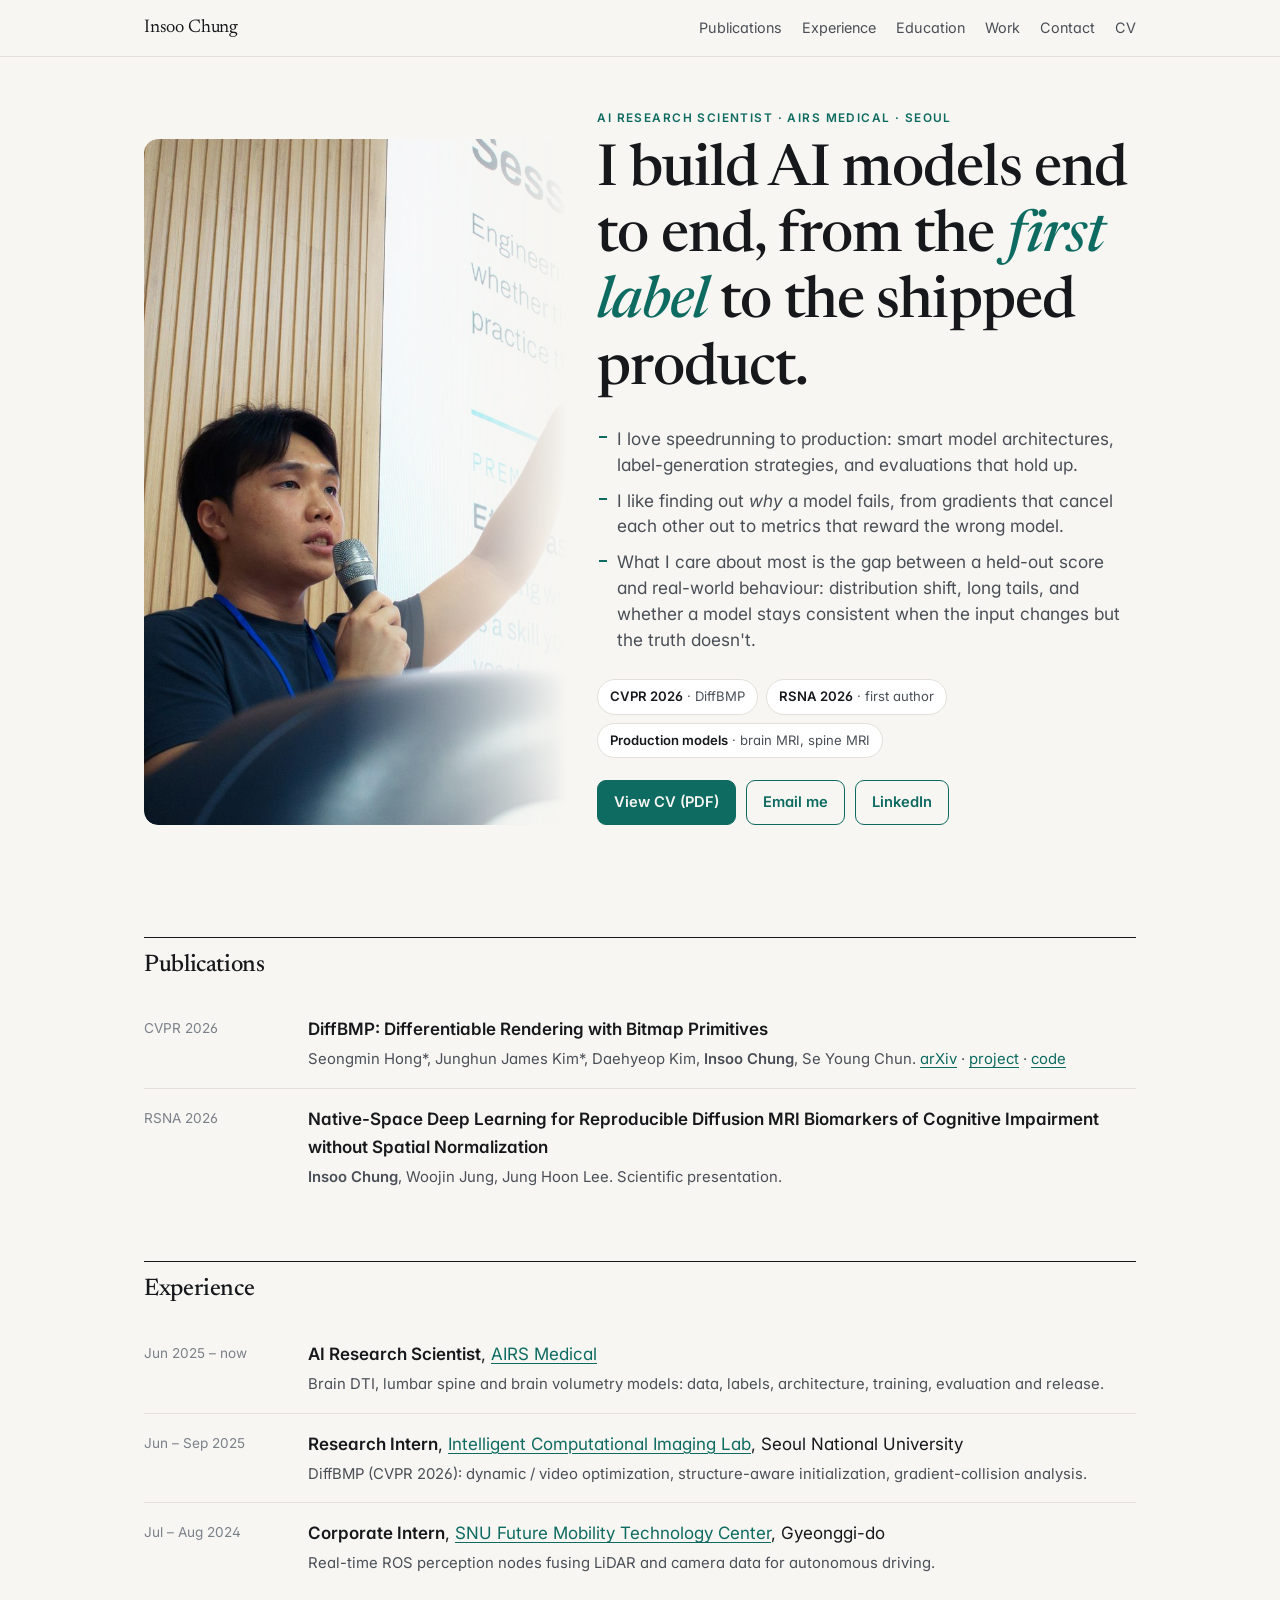
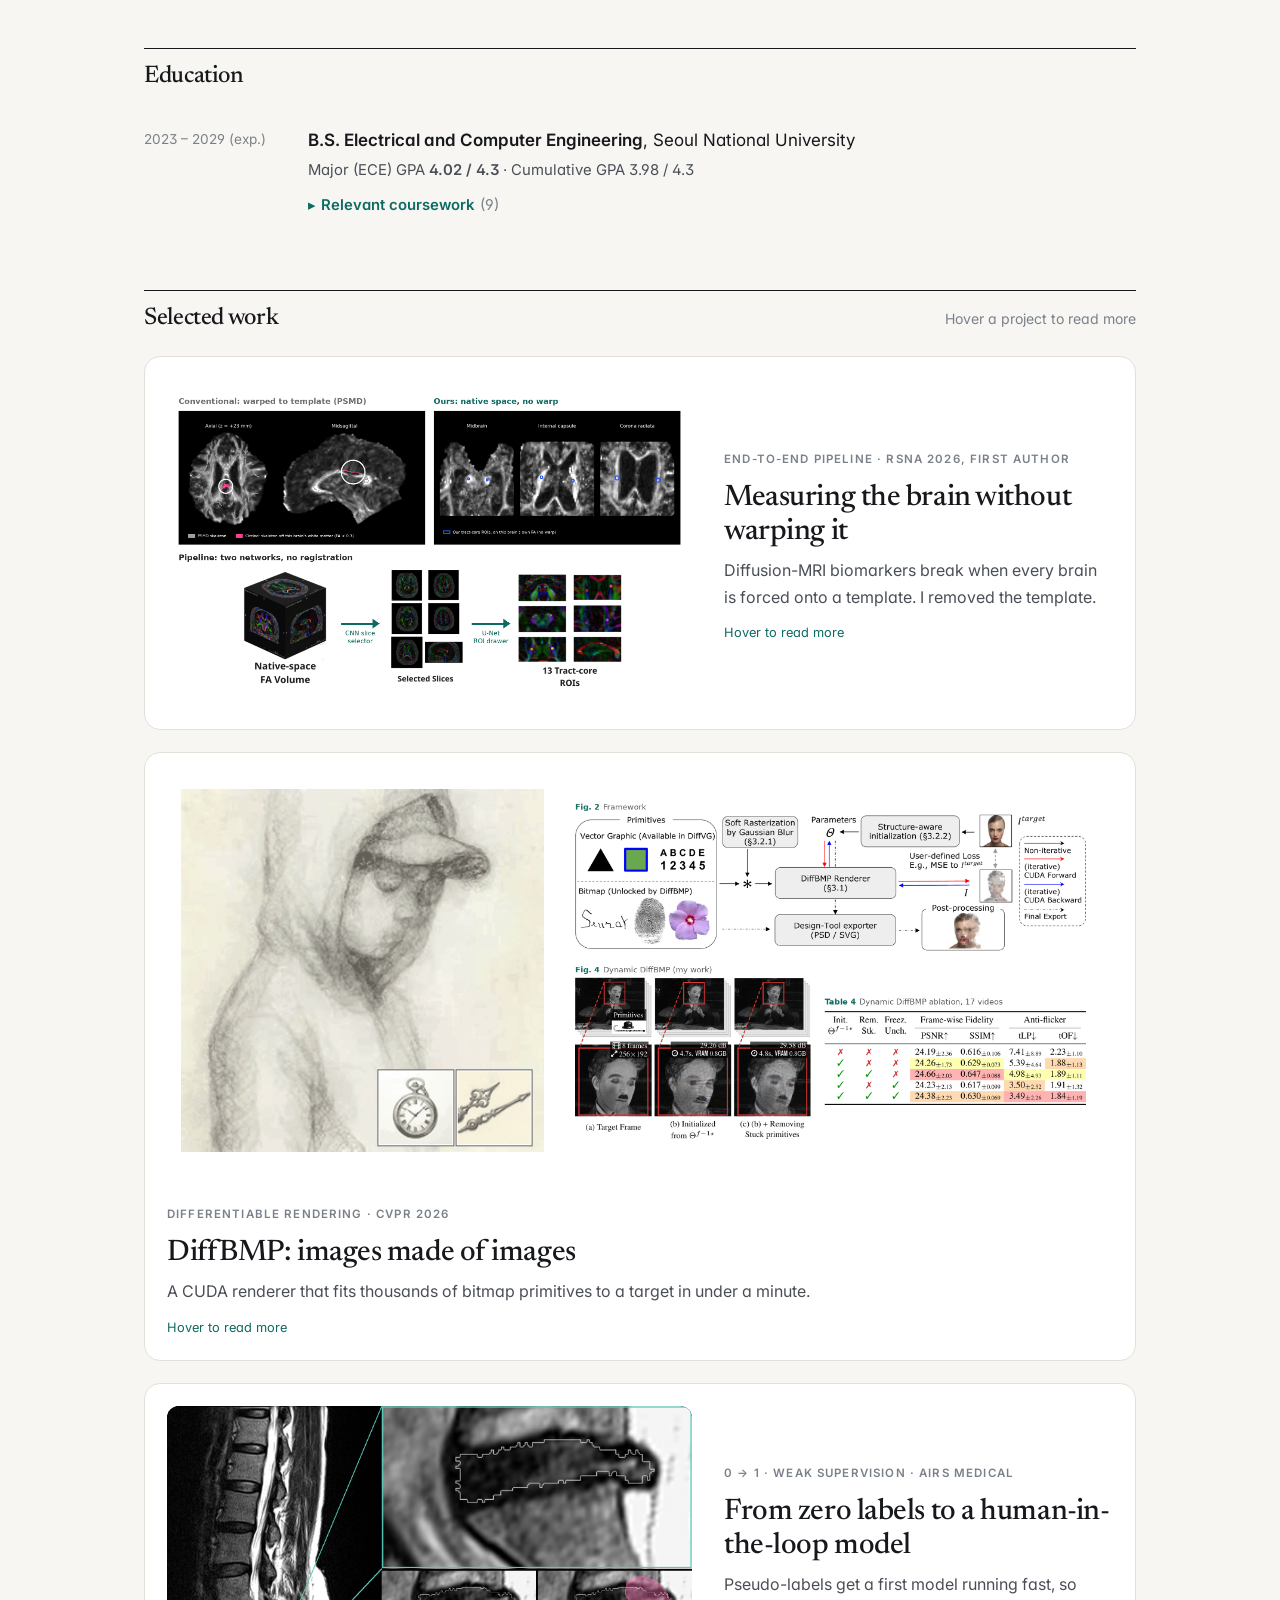
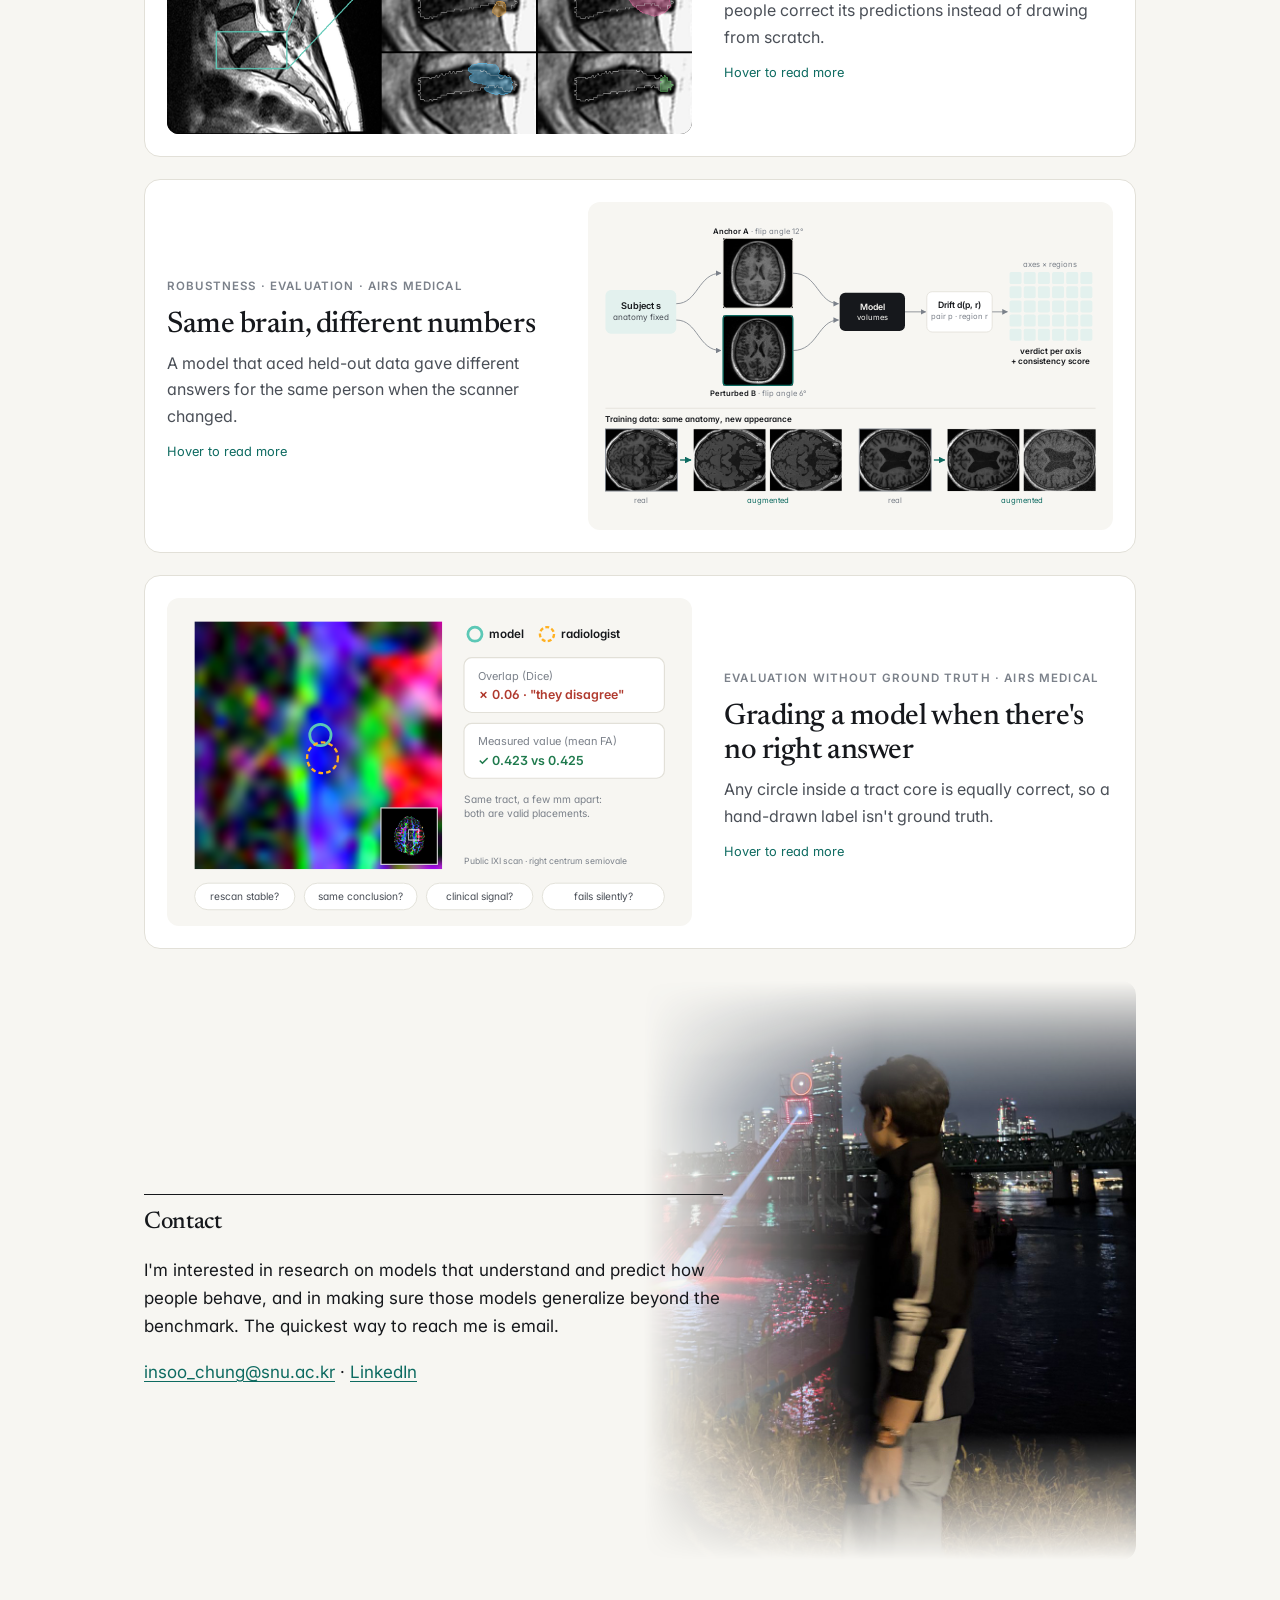
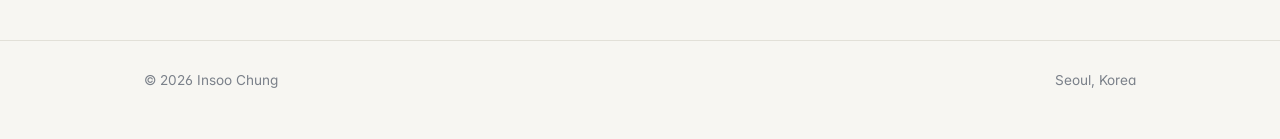
==== index.html @ 3d4388e5 "Add LinkedIn button to hero, swap GitHub for LinkedIn in Contact Co-Authored-By: Claude Opus 5.5 <no" ====
<!doctype html>
<html lang="en">
<head>
<meta charset="utf-8">
<meta name="viewport" content="width=device-width, initial-scale=1">
<title>Insoo Chung · AI Research Scientist</title>
<meta name="description" content="Insoo Chung, AI research scientist. I build models that hold up beyond the benchmark, and the evaluations that prove it.">
<link rel="preconnect" href="https://fonts.googleapis.com">
<link rel="preconnect" href="https://fonts.gstatic.com" crossorigin>
<link href="https://fonts.googleapis.com/css2?family=Inter:wght@400;500;600&family=JetBrains+Mono:wght@400;500&family=Newsreader:ital,opsz,wght@0,6..72,400;0,6..72,500;1,6..72,400;1,6..72,500&display=swap" rel="stylesheet">
<link rel="stylesheet" href="assets/css/site.css">
</head>
<body>

<nav class="nav">
  <div class="wrap">
    <a class="brand" href="./">Insoo Chung</a>
    <ul>
      <li class="opt"><a class="link" href="#publications">Publications</a></li>
      <li class="opt"><a class="link" href="#experience">Experience</a></li>
      <li class="opt"><a class="link" href="#education">Education</a></li>
      <li><a class="link" href="#work">Work</a></li>
      <li><a class="link" href="#contact">Contact</a></li>
      <li><a class="link" href="cv/Insoo_Chung_CV.pdf">CV</a></li>
    </ul>
  </div>
</nav>

<main class="wrap">

  <section class="hero">
    <div class="hero-text">
      <p class="eyebrow">AI Research Scientist · AIRS Medical · Seoul</p>
      <h1>I build AI models end to end, from the <em>first label</em> to the shipped product.</h1>
      <ul class="bio">
        <li>I love speedrunning to production: smart model architectures, label-generation strategies, and evaluations that hold up.</li>
        <li>I like finding out <em>why</em> a model fails, from gradients that cancel each other out to metrics that reward the wrong model.</li>
        <li>What I care about most is the gap between a held-out score and real-world behaviour: distribution shift, long tails, and whether a model stays consistent when the input changes but the truth doesn't.</li>
      </ul>
      <div class="chips">
        <span class="chip"><b>CVPR 2026</b> · DiffBMP</span>
        <span class="chip"><b>RSNA 2026</b> · first author</span>
        <span class="chip"><b>Production models</b> · brain MRI, spine MRI</span>
      </div>
      <p class="cta-row"><a class="btn" href="cv/Insoo_Chung_CV.pdf">View CV (PDF)</a> <a class="btn ghost" href="mailto:insoo_chung@snu.ac.kr">Email me</a> <a class="btn ghost" href="https://www.linkedin.com/in/insoo-chung-07a242358">LinkedIn</a></p>
    </div>
    <figure>
      <img src="assets/img/profile.jpg" alt="Insoo Chung presenting at a podium" width="1600" height="1067">
      <img class="alt" src="assets/img/profile-alt.jpg" alt="" width="1100" height="1141" loading="lazy">
    </figure>
  </section>

  <section id="publications">
    <div class="section-head"><h2>Publications</h2></div>
    <ul class="list">
      <li>
        <span class="when">CVPR 2026</span>
        <div class="what">
          <b>DiffBMP: Differentiable Rendering with Bitmap Primitives</b>
          <p>Seongmin Hong*, Junghun James Kim*, Daehyeop Kim, <b>Insoo Chung</b>, Se Young Chun.
          <a href="https://arxiv.org/abs/2602.22625">arXiv</a> · <a href="https://diffbmp.com/">project</a> · <a href="https://github.com/smhongok/diffbmp">code</a></p>
        </div>
      </li>
      <li>
        <span class="when">RSNA 2026</span>
        <div class="what">
          <b>Native-Space Deep Learning for Reproducible Diffusion MRI Biomarkers of Cognitive Impairment without Spatial Normalization</b>
          <p><b>Insoo Chung</b>, Woojin Jung, Jung Hoon Lee. Scientific presentation.</p>
        </div>
      </li>
    </ul>
  </section>

  <section id="experience">
    <div class="section-head"><h2>Experience</h2></div>
    <ul class="list">
      <li>
        <span class="when">Jun 2025 – now</span>
        <div class="what"><b>AI Research Scientist</b>, <a href="https://airsmed.com/">AIRS Medical</a>
          <p>Brain DTI, lumbar spine and brain volumetry models: data, labels, architecture, training, evaluation and release.</p></div>
      </li>
      <li>
        <span class="when">Jun – Sep 2025</span>
        <div class="what"><b>Research Intern</b>, <a href="https://icl.snu.ac.kr/">Intelligent Computational Imaging Lab</a>, Seoul National University
          <p>DiffBMP (CVPR 2026): dynamic / video optimization, structure-aware initialization, gradient-collision analysis.</p></div>
      </li>
      <li>
        <span class="when">Jul – Aug 2024</span>
        <div class="what"><b>Corporate Intern</b>, <a href="https://fmtc.snu.ac.kr/">SNU Future Mobility Technology Center</a>, Gyeonggi-do
          <p>Real-time ROS perception nodes fusing LiDAR and camera data for autonomous driving.</p></div>
      </li>
    </ul>
  </section>

  <section id="education">
    <div class="section-head"><h2>Education</h2></div>
    <ul class="list">
      <li>
        <span class="when">2023 – 2029 (exp.)</span>
        <div class="what"><b>B.S. Electrical and Computer Engineering</b>, Seoul National University
          <p>Major (ECE) GPA <b>4.02 / 4.3</b> · Cumulative GPA 3.98 / 4.3</p>
            <details class="courses">
              <summary>Relevant coursework <span>(9)</span></summary>
              <ul>
                <li><span>Introduction to Random Variables and Random Processes</span><span class="term">Spring 2025</span><span class="grade">A+</span></li>
                <li><span>Introduction to Circuit Theory and Laboratory</span><span class="term">Spring 2025</span><span class="grade">A+</span></li>
                <li><span>Programming Methodology</span><span class="term">Fall 2024</span><span class="grade">A+</span></li>
                <li><span>Engineering Mathematics 2</span><span class="term">Fall 2024</span><span class="grade">A+</span></li>
                <li><span>Structural Dynamics</span><span class="term">Fall 2024</span><span class="grade">A+</span></li>
                <li><span>Digital Computer Concept and Practice</span><span class="term">Fall 2023</span><span class="grade">A+</span></li>
                <li><span>Signals and Systems</span><span class="term">Spring 2025</span><span class="grade">A0</span></li>
                <li><span>Structural Statics</span><span class="term">Spring 2025</span><span class="grade">A0</span></li>
                <li><span>Engineering Mathematics 1</span><span class="term">Spring 2024</span><span class="grade">A0</span></li>
              </ul>
            </details></div>
      </li>
    </ul>
  </section>

  <section id="work">
    <div class="section-head"><h2>Selected work</h2><span class="muted small">Hover a project to read more</span></div>
    <div class="works">

      <article class="work" tabindex="0">
        <div class="visual light"><a href="assets/img/dti-native-pipeline.png" title="Open full size"><img src="assets/img/dti-native-pipeline.png" alt="Top: the conventional PSMD skeleton, warped to a template, falls off this brain's white matter, while our tract-core ROIs sit on the brain's own FA map. Bottom: the pipeline, a native-space FA volume, a CNN slice selector, then a U-Net ROI drawer placing 13 tract-core ROIs" loading="lazy" width="2000" height="1207"></a></div>
        <div>
          <span class="tag">End-to-end pipeline · RSNA 2026, first author</span>
          <h3>Measuring the brain without warping it</h3>
          <p class="hook">Diffusion-MRI biomarkers break when every brain is forced onto a template. I removed the template.</p>
          <div class="hint">Hover to read more</div>
          <div class="more"><div><p>Standard pipelines warp each brain onto a template first, which fails in exactly the atrophied brains clinicians care about. My hypothesis was that we could skip the warp: networks find 13 white-matter tract cores in each scan's own space. I built the whole ML pipeline around this, including slice selection, ROI regression, age- and sex-normed percentiles and GPU tractography, and it is now going through FDA clearance. On <b>784 public repeat-scan pairs</b>, it was <b>3.5× more repeatable</b> than the standard PSMD marker (±11.2% vs ±39.8%) and <b>~10× faster</b> (9 s vs 89 s), at a modest cost in discrimination (AUC 0.80 vs 0.84).<span class="credit">Figures: my RSNA 2026 talk, OASIS-3 data used under the OASIS data use agreement.</span></p></div></div>
        </div>
      </article>

      <article class="work wide" tabindex="0">
        <div class="visual light"><img src="assets/img/diffbmp-video.gif" alt="DiffBMP video demo: a pencil-sketch portrait sequence rendered from two bitmap primitives, a pocket watch and clock hands, shown in the corner" loading="lazy" width="320" height="320"><a href="assets/img/diffbmp-figures.png" title="Open full size"><img src="assets/img/diffbmp-figures.png" alt="From the DiffBMP paper: Fig. 2, the framework; Fig. 4, Dynamic DiffBMP removing a primitive stuck on a video frame; Table 4, the Dynamic DiffBMP ablation over 17 videos" loading="lazy" width="1800" height="1215"></a></div>
        <div>
          <span class="tag">Differentiable rendering · CVPR 2026</span>
          <h3>DiffBMP: images made of images</h3>
          <p class="hook">A CUDA renderer that fits thousands of bitmap primitives to a target in under a minute.</p>
          <div class="hint">Hover to read more</div>
          <div class="more"><div><p>I built <b>Dynamic DiffBMP</b>, the video extension: warm-start each frame from the previous one, remove primitives that get stuck and block gradients, and freeze regions that don't change. Across 17 videos this <b>cut temporal flicker (tLP) by 53%</b> with no loss in fidelity, and I also contributed structure-aware initialization. Looking into <em>why</em> primitives get stuck, I found that their per-pixel gradients cancel when summed. I then ranked them by per-pixel gradient magnitude instead, which is unpublished follow-up work. <a href="https://arxiv.org/abs/2602.22625">Paper</a> · <a href="https://diffbmp.com/">Project</a> · <a href="https://github.com/smhongok/diffbmp">Code</a><span class="credit">Video: diffbmp.com demo. Figures: DiffBMP paper (Fig. 2, Fig. 4, Table 4).</span></p></div></div>
        </div>
      </article>

      <article class="work" tabindex="0">
        <div class="visual dark"><a href="assets/img/spine-pseudo-labels.png" title="Open full size"><img src="assets/img/spine-pseudo-labels.png" alt="Left: a whole sagittal T2 MRI of the lumbar spine with the L5/S1 disc boxed. Right: that disc zoomed in, with four candidate herniation pseudo-labels below it, each generated from disc-level yes/no labels without manual annotation" loading="lazy" width="1600" height="999"></a></div>
        <div>
          <span class="tag">0 → 1 · Weak supervision · AIRS Medical</span>
          <h3>From zero labels to a human-in-the-loop model</h3>
          <p class="hook">Pseudo-labels get a first model running fast, so people correct its predictions instead of drawing from scratch.</p>
          <div class="hint">Hover to read more</div>
          <div class="more"><div><p>I'm building a lumbar-spine MRI product on my own, starting with deciding which measurements matter clinically. The bottleneck was labels: open datasets only say whether each disc is abnormal. I used <b>several weakly supervised strategies to turn those weak labels into pixel-level training labels</b> (classification → segmentation) <b>with no manual annotation</b>. That is what gets the snowball rolling: once a model proposes plausible masks, an annotator only makes small corrections, and each round of corrections trains the next model. The figure shows candidate labels for one herniated disc. I also built a pseudo-labeling toolkit that my team has since adopted.<span class="credit">Image: public SPIDER lumbar-spine dataset.</span></p></div></div>
        </div>
      </article>

      <article class="work" tabindex="0">
        <div class="visual"><svg viewBox="0 0 920 530" role="img" aria-labelledby="f1t f1d">
          <title id="f1t">Benchmark design</title>
          <desc id="f1d">Real scans of the same brain: an anchor at flip angle 12° and a perturbed scan at 6°, where tissue boundaries look different. Below, two real training slices, each followed by two augmented versions of the same anatomy. One subject is scanned at an anchor protocol and at a perturbed protocol differing in one parameter. The model's regional volumes for both are compared to give a per-region drift, which is aggregated over a grid of shift axes by regions into per-axis verdicts and a continuous consistency score.</desc>
          <defs>
            <marker id="ah-a" viewBox="0 0 10 10" refX="9" refY="5" markerWidth="7" markerHeight="7" orient="auto-start-reverse"><path d="M0,0 L10,5 L0,10 z" class="s-ink3"/></marker>
            <marker id="ah-b" viewBox="0 0 10 10" refX="9" refY="5" markerWidth="5" markerHeight="5" orient="auto"><path d="M0,0 L10,5 L0,10 z" class="s-acc"/></marker>
          </defs>
          <!-- subject -->
          <rect x="10" y="125" width="130" height="80" rx="10" class="s-accsoft"/>
          <text x="75" y="160" text-anchor="middle" font-size="17" font-weight="600" class="s-ink">Subject s</text>
          <text x="75" y="180" text-anchor="middle" font-size="15" class="s-ink2">anatomy fixed</text>
          <!-- scans -->
          <path d="M140,150 C180,150 180,94 222,94" fill="none" class="k-ink3" stroke-width="1.5" marker-end="url(#ah-a)"/>
          <path d="M140,180 C180,180 180,236 222,236" fill="none" class="k-ink3" stroke-width="1.5" marker-end="url(#ah-a)"/>
          <text x="290" y="22" text-anchor="middle" font-size="14" class="s-ink"><tspan font-weight="600">Anchor A</tspan><tspan class="s-ink3"> · flip angle 12°</tspan></text>
          <image href="assets/img/ood-anchor.jpg" x="226" y="30" width="128" height="128"/>
          <rect x="226" y="30" width="128" height="128" rx="6" fill="none" class="k-rule" stroke-width="1.5"/>
          <image href="assets/img/ood-perturbed.jpg" x="226" y="172" width="128" height="128"/>
          <rect x="226" y="172" width="128" height="128" rx="6" fill="none" class="k-acc" stroke-width="2.5"/>
          <text x="290" y="320" text-anchor="middle" font-size="14" class="s-ink"><tspan font-weight="600">Perturbed B</tspan><tspan class="s-ink3"> · flip angle 6°</tspan></text>
          <!-- model -->
          <path d="M354,94 C400,94 400,150 438,150" fill="none" class="k-ink3" stroke-width="1.5" marker-end="url(#ah-a)"/>
          <path d="M354,236 C400,236 400,180 438,180" fill="none" class="k-ink3" stroke-width="1.5" marker-end="url(#ah-a)"/>
          <rect x="440" y="130" width="120" height="70" rx="10" class="s-ink"/>
          <text x="500" y="161" text-anchor="middle" font-size="16" font-weight="600" class="s-bg">Model</text>
          <text x="500" y="180" text-anchor="middle" font-size="14" class="s-bg">volumes</text>
          <!-- drift -->
          <path d="M560,165 L598,165" class="k-ink3" stroke-width="1.5" marker-end="url(#ah-a)"/>
          <rect x="600" y="128" width="120" height="74" rx="10" class="s-surface k-rule" stroke-width="1.5"/>
          <text x="660" y="158" text-anchor="middle" font-size="16" font-weight="600" class="s-ink">Drift d(p, r)</text>
          <text x="660" y="178" text-anchor="middle" font-size="14" class="s-ink3">pair p · region r</text>
          <!-- grid -->
          <path d="M720,165 L748,165" class="k-ink3" stroke-width="1.5" marker-end="url(#ah-a)"/>
          <g transform="translate(752,92)">
            <text x="75" y="-10" text-anchor="middle" font-size="14" class="s-ink3">axes × regions</text>
            <g class="s-accsoft">
              <rect x="0" y="0" width="22" height="22" rx="3"/><rect x="26" y="0" width="22" height="22" rx="3"/><rect x="52" y="0" width="22" height="22" rx="3"/><rect x="78" y="0" width="22" height="22" rx="3"/><rect x="104" y="0" width="22" height="22" rx="3"/><rect x="130" y="0" width="22" height="22" rx="3"/>
              <rect x="0" y="26" width="22" height="22" rx="3"/><rect x="26" y="26" width="22" height="22" rx="3"/><rect x="52" y="26" width="22" height="22" rx="3"/><rect x="78" y="26" width="22" height="22" rx="3"/><rect x="104" y="26" width="22" height="22" rx="3"/><rect x="130" y="26" width="22" height="22" rx="3"/>
              <rect x="0" y="52" width="22" height="22" rx="3"/><rect x="26" y="52" width="22" height="22" rx="3"/><rect x="52" y="52" width="22" height="22" rx="3"/><rect x="78" y="52" width="22" height="22" rx="3"/><rect x="104" y="52" width="22" height="22" rx="3"/><rect x="130" y="52" width="22" height="22" rx="3"/>
              <rect x="0" y="78" width="22" height="22" rx="3"/><rect x="26" y="78" width="22" height="22" rx="3"/><rect x="52" y="78" width="22" height="22" rx="3"/><rect x="78" y="78" width="22" height="22" rx="3"/><rect x="104" y="78" width="22" height="22" rx="3"/><rect x="130" y="78" width="22" height="22" rx="3"/>
              <rect x="0" y="104" width="22" height="22" rx="3"/><rect x="26" y="104" width="22" height="22" rx="3"/><rect x="52" y="104" width="22" height="22" rx="3"/><rect x="78" y="104" width="22" height="22" rx="3"/><rect x="104" y="104" width="22" height="22" rx="3"/><rect x="130" y="104" width="22" height="22" rx="3"/>
            </g>
            <text x="75" y="150" text-anchor="middle" font-size="15" font-weight="600" class="s-ink">verdict per axis</text>
            <text x="75" y="168" text-anchor="middle" font-size="15" font-weight="600" class="s-ink">+ consistency score</text>
          </g>
          <!-- fix: augmented training data -->
          <line x1="10" y1="342" x2="910" y2="342" class="k-rule" stroke-width="1.5"/>
          <text x="10" y="368" font-size="15" font-weight="600" class="s-ink">Training data: same anatomy, new appearance</text>
          <image href="assets/img/ood-aug-1.jpg" x="10" y="380" width="132" height="114"/>
          <rect x="10" y="380" width="132" height="114" fill="none" class="k-ink3" stroke-width="1.5"/>
          <text x="76" y="516" text-anchor="middle" font-size="14" class="s-ink3">real</text>
          <path d="M147,437 L167,437" class="k-acc" stroke-width="2.5" marker-end="url(#ah-b)"/>
          <image href="assets/img/ood-aug-2.jpg" x="172" y="380" width="132" height="114"/>
          <image href="assets/img/ood-aug-3.jpg" x="312" y="380" width="132" height="114"/>
          <text x="308" y="516" text-anchor="middle" font-size="14" class="s-acc">augmented</text>
          <image href="assets/img/ood-aug-4.jpg" x="476" y="380" width="132" height="114"/>
          <rect x="476" y="380" width="132" height="114" fill="none" class="k-ink3" stroke-width="1.5"/>
          <text x="542" y="516" text-anchor="middle" font-size="14" class="s-ink3">real</text>
          <path d="M613,437 L633,437" class="k-acc" stroke-width="2.5" marker-end="url(#ah-b)"/>
          <image href="assets/img/ood-aug-5.jpg" x="638" y="380" width="132" height="114"/>
          <image href="assets/img/ood-aug-6.jpg" x="778" y="380" width="132" height="114"/>
          <text x="774" y="516" text-anchor="middle" font-size="14" class="s-acc">augmented</text>
        </svg></div>
        <div>
          <span class="tag">Robustness · Evaluation · AIRS Medical</span>
          <h3>Same brain, different numbers</h3>
          <p class="hook">A model that aced held-out data gave different answers for the same person when the scanner changed.</p>
          <div class="hint">Hover to read more</div>
          <div class="more"><div><p>I first tested whether standard OOD detectors could catch these failures. They flagged <b>novelty, not failure</b>, so I measured failure directly. I built a label-free benchmark of same-brain scan pairs, each changing one acquisition setting, which traced the errors to an intensity shortcut at tissue boundaries. I led the work end to end, and the physics-informed augmentations I designed fixed most of the drift at a small in-distribution cost. <b>Both the benchmark and the fix shipped in production.</b> Details are withheld at my employer's request.</p></div></div>
        </div>
      </article>

      <article class="work" tabindex="0">
        <div class="visual"><svg viewBox="0 0 640 400" role="img" aria-labelledby="et ed">
  <title id="et">Two valid answers</title>
  <desc id="ed">A real color-FA crop of the right centrum semiovale from a public IXI scan. The model's ROI and the radiologist's ROI sit a few millimetres apart along the same tract, so their overlap is nearly zero, yet the mean FA inside each is almost identical.</desc>
  <image href="assets/img/dti-roi-pair.png" x="20" y="20" width="316" height="316"/>
  <image href="assets/img/dti-roi-slice.png" x="258" y="258" width="72" height="72" stroke="#fff"/>
  <rect x="258" y="258" width="72" height="72" fill="none" stroke="#fff" stroke-width="1.5" opacity=".8"/>
  <circle cx="180.6" cy="164.8" r="13.6" fill="none" stroke="#5cc8b6" stroke-width="3.5"/>
  <circle cx="183.3" cy="193.8" r="19.7" fill="none" stroke="#ffb020" stroke-width="3" stroke-dasharray="6 4"/>
  <circle cx="378" cy="36" r="9" fill="none" stroke="#5cc8b6" stroke-width="3.5"/>
  <text x="396" y="41" font-size="15" font-weight="600" class="s-ink">model</text>
  <circle cx="470" cy="36" r="9" fill="none" stroke="#ffb020" stroke-width="3" stroke-dasharray="5 3"/>
  <text x="488" y="41" font-size="15" font-weight="600" class="s-ink">radiologist</text>
  <rect x="364" y="66" width="256" height="70" rx="10" class="s-surface k-rule" stroke-width="1.5"/>
  <text x="382" y="94" font-size="14" class="s-ink3">Overlap (Dice)</text>
  <text x="382" y="119" font-size="16" font-weight="600" class="s-bad">✗ 0.06 · "they disagree"</text>
  <rect x="364" y="150" width="256" height="70" rx="10" class="s-surface k-rule" stroke-width="1.5"/>
  <text x="382" y="178" font-size="14" class="s-ink3">Measured value (mean FA)</text>
  <text x="382" y="203" font-size="16" font-weight="600" class="s-good">✓ 0.423 vs 0.425</text>
  <text x="364" y="252" font-size="13" class="s-ink3">Same tract, a few mm apart:</text>
  <text x="364" y="270" font-size="13" class="s-ink3">both are valid placements.</text>
  <text x="364" y="330" font-size="11" class="s-ink3">Public IXI scan · right centrum semiovale</text>
  <g font-size="13" class="s-ink2">
    <rect x="20" y="354" width="128" height="34" rx="17" class="s-surface k-rule" stroke-width="1.2"/><text x="84" y="376" text-anchor="middle">rescan stable?</text>
    <rect x="160" y="354" width="144" height="34" rx="17" class="s-surface k-rule" stroke-width="1.2"/><text x="232" y="376" text-anchor="middle">same conclusion?</text>
    <rect x="316" y="354" width="136" height="34" rx="17" class="s-surface k-rule" stroke-width="1.2"/><text x="384" y="376" text-anchor="middle">clinical signal?</text>
    <rect x="464" y="354" width="156" height="34" rx="17" class="s-surface k-rule" stroke-width="1.2"/><text x="542" y="376" text-anchor="middle">fails silently?</text>
  </g>
</svg></div>
        <div>
          <span class="tag">Evaluation without ground truth · AIRS Medical</span>
          <h3>Grading a model when there's no right answer</h3>
          <p class="hook">Any circle inside a tract core is equally correct, so a hand-drawn label isn't ground truth.</p>
          <div class="hint">Hover to read more</div>
          <div class="more"><div><p>Scoring the DTI model by overlap with a radiologist's drawing penalizes it for choosing a different spot that is just as valid. I built an evaluation harness that judges <b>what clinicians actually use, the measured value</b>, along axes that need no golden label: does a rescan give the same number, does it reach the same group-level conclusions as a human reader, does it carry the clinical signal, and does it ever fail silently. It changed decisions. A version that was <b>geometrically more accurate turned out to be less repeatable</b>, so we stopped optimizing for geometry.<span class="credit">Image: public IXI dataset (CC BY-SA 3.0).</span></p></div></div>
        </div>
      </article>

    </div>
  </section>

  <section id="contact">
    <figure class="contact-photo"><img src="assets/img/contact-river.jpg" alt="" width="1200" height="1200" loading="lazy"></figure>
    <div class="contact-text">
    <div class="section-head"><h2>Contact</h2></div>
    <p class="prose" style="margin-top:20px">I'm interested in research on models that understand and predict how people behave, and in making sure those models generalize beyond the benchmark. The quickest way to reach me is email.</p>
    <p><a href="mailto:insoo_chung@snu.ac.kr">insoo_chung@snu.ac.kr</a> · <a href="https://www.linkedin.com/in/insoo-chung-07a242358">LinkedIn</a></p>
    </div>
  </section>

</main>

<footer>
  <div class="wrap">
    <span>© 2026 Insoo Chung</span>
    <span>Seoul, Korea</span>
  </div>
</footer>
</body>
</html>
---- assets/css/site.css ----
/* ---------- tokens ---------- */
:root {
  --bg: #f7f6f2;
  --surface: #ffffff;
  --ink: #16181c;
  --ink-2: #4a4f57;
  --ink-3: #7b818a;
  --rule: #e2e0d8;
  --accent: #0e6b61;
  --accent-soft: #e3f1ee;
  --warn: #9a5b12;
  --warn-soft: #f8eedf;
  --bad: #b03a2e;
  --good: #1f7a4d;
  --serif: "Newsreader", "Iowan Old Style", Georgia, serif;
  --sans: "Inter", system-ui, -apple-system, "Segoe UI", sans-serif;
  --mono: "JetBrains Mono", ui-monospace, SFMono-Regular, Menlo, monospace;
  --measure: 42rem;
  --wide: 64rem;
  color-scheme: light;
}
@media (prefers-color-scheme: dark) {
  :root:not([data-theme="light"]) {
    --bg: #111315;
    --surface: #181b1e;
    --ink: #ecebe6;
    --ink-2: #b4b8bd;
    --ink-3: #868b92;
    --rule: #2a2e33;
    --accent: #5cc8b6;
    --accent-soft: #15302c;
    --warn: #e0a65a;
    --warn-soft: #2e2416;
    --bad: #e7776b;
    --good: #6cc797;
    color-scheme: dark;
  }
}
:root[data-theme="dark"] {
  --bg: #111315;
  --surface: #181b1e;
  --ink: #ecebe6;
  --ink-2: #b4b8bd;
  --ink-3: #868b92;
  --rule: #2a2e33;
  --accent: #5cc8b6;
  --accent-soft: #15302c;
  --warn: #e0a65a;
  --warn-soft: #2e2416;
  --bad: #e7776b;
  --good: #6cc797;
  color-scheme: dark;
}

/* ---------- base ---------- */
*, *::before, *::after { box-sizing: border-box; }
html { -webkit-text-size-adjust: 100%; }
body {
  margin: 0;
  background: var(--bg);
  color: var(--ink);
  font: 17px/1.65 var(--sans);
  font-feature-settings: "ss01", "cv11";
  -webkit-font-smoothing: antialiased;
}
a { color: var(--accent); text-underline-offset: 3px; text-decoration-thickness: 1px; }
a:hover { text-decoration-thickness: 2px; }
img { max-width: 100%; display: block; }
code, .mono { font-family: var(--mono); font-size: 0.86em; }
::selection { background: var(--accent-soft); }

.wrap { max-width: var(--wide); margin: 0 auto; padding: 0 16px; }
.prose { max-width: var(--measure); }

/* ---------- nav ---------- */
.nav {
  position: sticky; top: 0; z-index: 10;
  background: color-mix(in srgb, var(--bg) 88%, transparent);
  backdrop-filter: blur(8px);
  border-bottom: 1px solid var(--rule);
}
.nav .wrap { display: flex; align-items: center; justify-content: space-between; height: 56px; gap: 16px; }
.nav .brand { font-family: var(--serif); font-size: 1.15rem; color: var(--ink); text-decoration: none; letter-spacing: -0.01em; }
.nav ul { list-style: none; display: flex; gap: 20px; margin: 0; padding: 0; font-size: 0.9rem; }
.nav a.link { color: var(--ink-2); text-decoration: none; }
.nav a.link:hover { color: var(--ink); }
@media (max-width: 560px) { .nav ul li.opt { display: none; } }

/* ---------- type ---------- */
h1, h2, h3 { font-family: var(--serif); font-weight: 500; letter-spacing: -0.015em; line-height: 1.15; margin: 0; }
h1 { font-size: clamp(2.2rem, 5.5vw, 3.6rem); }
h2 { font-size: clamp(1.55rem, 3vw, 2rem); margin: 3.2rem 0 1rem; }
h3 { font-size: 1.25rem; margin: 2rem 0 0.6rem; }
p { margin: 0 0 1.1rem; }
.eyebrow {
  font: 600 0.74rem/1 var(--sans); letter-spacing: 0.12em; text-transform: uppercase;
  color: var(--accent); margin: 0 0 14px;
}
.lede { font-size: 1.2rem; color: var(--ink-2); line-height: 1.55; }
.muted { color: var(--ink-3); }
.small { font-size: 0.88rem; }
hr { border: 0; border-top: 1px solid var(--rule); margin: 3rem 0; }

/* ---------- home: hero ---------- */
.hero { padding: 56px 0 56px; display: grid; grid-template-columns: repeat(12, minmax(0, 1fr)); align-items: center; }
.hero-text { grid-column: 6 / 13; grid-row: 1; position: relative; z-index: 1; padding-left: 40px; }
.hero h1 em { font-style: italic; color: var(--accent); }
.hero .lede { margin-top: 22px; max-width: 36rem; }
.bio { list-style: none; margin: 22px 0 0; padding: 0; max-width: 36rem; display: grid; gap: 10px; }
.bio li { position: relative; padding-left: 20px; font-size: 1.08rem; line-height: 1.5; color: var(--ink-2); }
.bio li::before { content: ""; position: absolute; left: 2px; top: 0.62em; width: 8px; height: 2px; background: var(--accent); }
/* the photo spans from the headline down to the buttons: offset by the eyebrow, stretch to the text's height */
.hero figure { margin: calc(0.74rem + 14px) 0 0; grid-column: 1 / 9; grid-row: 1; align-self: stretch; position: relative; }
/* the presentation screen (right of the photo) fades out under the text */
.hero figure img {
  position: absolute; inset: 0; width: 100%; height: 100%; object-fit: cover; object-position: 42% 50%; border-radius: 14px 0 0 14px;
  -webkit-mask-image: linear-gradient(to right, #000 30%, transparent 64%);
          mask-image: linear-gradient(to right, #000 30%, transparent 64%);
}
/* easter egg: hovering the photo swaps in an off-duty one */
.hero figure img { transition: opacity 0.6s ease; }
.hero figure .alt { opacity: 0; }
.hero figure:hover img { opacity: 0; }
.hero figure:hover .alt { opacity: 1; }
@media (prefers-reduced-motion: reduce) { .hero figure img { transition: none; } }
.hero figcaption { font-size: 0.78rem; color: var(--ink-3); margin-top: 8px; }
@media (max-width: 760px) {
  .hero { grid-template-columns: 1fr; padding-top: 0; }
  /* explicit 4:3 height (the figure spans the full viewport width): with the desktop stretch, Safari collapsed the photo to 0px */
  .hero figure { grid-column: 1; grid-row: 1; margin: 0 -16px; height: 75vw; align-self: start; }
  .hero figure img {
    border-radius: 0; object-position: 0% 50%;
    -webkit-mask-image: linear-gradient(to right, #000 34%, transparent 80%), linear-gradient(to bottom, #000 60%, transparent 100%);
            mask-image: linear-gradient(to right, #000 34%, transparent 80%), linear-gradient(to bottom, #000 60%, transparent 100%);
    -webkit-mask-composite: source-in; mask-composite: intersect;
  }
  .hero-text { grid-column: 1; grid-row: 2; margin-top: -56px; padding-left: 0; }
}
.chips { display: flex; flex-wrap: wrap; gap: 8px; margin-top: 26px; }
.chip {
  font-size: 0.82rem; padding: 6px 12px; border-radius: 999px;
  border: 1px solid var(--rule); background: var(--surface); color: var(--ink-2);
}
.chip b { color: var(--ink); font-weight: 600; }

/* ---------- home: work cards ---------- */
.section-head { display: flex; align-items: baseline; justify-content: space-between; gap: 16px; border-top: 1px solid var(--ink); padding-top: 14px; margin-top: 56px; }
.section-head h2 { margin: 0; font-size: 1.5rem; }
.cards { display: grid; grid-template-columns: repeat(2, minmax(0, 1fr)); gap: 20px; margin-top: 24px; }
@media (max-width: 760px) { .cards { grid-template-columns: 1fr; } }
.card {
  position: relative; display: flex; flex-direction: column; gap: 10px;
  background: var(--surface); border: 1px solid var(--rule); border-radius: 14px;
  padding: 24px; color: inherit; text-decoration: none;
  transition: border-color .15s, transform .15s;
}
a.card:hover { border-color: var(--accent); transform: translateY(-2px); }
.card.lead { grid-column: 1 / -1; }
.card .tag { font: 600 0.72rem/1 var(--sans); letter-spacing: 0.1em; text-transform: uppercase; color: var(--ink-3); }
.card h3 { margin: 0; font-size: 1.4rem; }
.card.lead h3 { font-size: 1.8rem; }
.card p { margin: 0; color: var(--ink-2); font-size: 0.95rem; }
.card .maps { display: flex; flex-wrap: wrap; gap: 6px; margin-top: 4px; }
.card .maps span { font-size: 0.75rem; padding: 3px 9px; border-radius: 6px; background: var(--accent-soft); color: var(--accent); }
.card .cta { margin-top: auto; padding-top: 8px; font-size: 0.88rem; font-weight: 600; color: var(--accent); }
.card .cta.pending { color: var(--ink-3); font-weight: 500; }

/* ---------- home: lists ---------- */
.list { list-style: none; margin: 20px 0 0; padding: 0; }
.list li { display: grid; grid-template-columns: 9rem 1fr; gap: 20px; padding: 16px 0; border-bottom: 1px solid var(--rule); }
.list li:last-child { border-bottom: 0; }
.list .when { font-size: 0.85rem; color: var(--ink-3); padding-top: 2px; }
.list .what b { font-weight: 600; }
.list .what p { margin: 4px 0 0; color: var(--ink-2); font-size: 0.93rem; }
.courses { margin-top: 10px; font-size: 0.93rem; }
.courses summary { cursor: pointer; color: var(--accent); font-weight: 600; list-style: none; display: inline-flex; align-items: center; gap: 6px; }
.courses summary::-webkit-details-marker { display: none; }
.courses summary::before { content: "▸"; transition: transform .2s; }
.courses[open] summary::before { transform: rotate(90deg); }
.courses summary span { color: var(--ink-3); font-weight: 400; }
.courses ul { list-style: none; margin: 8px 0 0; padding: 0; }
.list .courses li { display: grid; grid-template-columns: 1fr auto 2.5rem; gap: 12px; padding: 6px 0; border-bottom: 1px solid var(--rule); color: var(--ink-2); }
.list .courses li:last-child { border-bottom: 0; }
.courses .term { color: var(--ink-3); font-size: 0.85rem; }
.courses .grade { font-weight: 600; font-size: 0.88rem; color: var(--accent); text-align: right; }
@media (max-width: 560px) { .list li { grid-template-columns: 1fr; gap: 4px; } }

footer { border-top: 1px solid var(--rule); margin-top: 80px; padding: 28px 0 48px; font-size: 0.85rem; color: var(--ink-3); }
footer .wrap { display: flex; justify-content: space-between; flex-wrap: wrap; gap: 12px; }

/* ---------- case study ---------- */
.cs-head { padding: 64px 0 24px; }
.cs-head h1 { font-size: clamp(2.1rem, 5vw, 3.3rem); max-width: 48rem; }
.cs-head .lede { margin-top: 20px; max-width: 44rem; }
.meta {
  display: grid; grid-template-columns: repeat(4, minmax(0, 1fr)); gap: 20px;
  border-top: 1px solid var(--rule); border-bottom: 1px solid var(--rule);
  padding: 18px 0; margin: 36px 0 0; font-size: 0.86rem;
}
.meta dt { color: var(--ink-3); font-size: 0.72rem; letter-spacing: 0.1em; text-transform: uppercase; margin-bottom: 4px; }
.meta dd { margin: 0; color: var(--ink); }
@media (max-width: 760px) { .meta { grid-template-columns: repeat(2, minmax(0, 1fr)); } }

.cs-body { display: grid; grid-template-columns: 12rem minmax(0, 1fr); gap: 48px; margin-top: 40px; }
.toc { position: sticky; top: 80px; align-self: start; font-size: 0.85rem; }
.toc ol { list-style: none; padding: 0; margin: 0; counter-reset: s; }
.toc li { counter-increment: s; margin: 0 0 10px; }
.toc a { color: var(--ink-3); text-decoration: none; display: block; }
.toc a::before { content: counter(s, decimal-leading-zero) "  "; font-family: var(--mono); font-size: 0.75rem; }
.toc a:hover { color: var(--ink); }
@media (max-width: 900px) { .cs-body { grid-template-columns: 1fr; } .toc { display: none; } }
.cs-body article > h2:first-child { margin-top: 0; }
.cs-body article h2 { scroll-margin-top: 80px; }

.tldr {
  background: var(--surface); border: 1px solid var(--rule); border-left: 3px solid var(--accent);
  border-radius: 10px; padding: 20px 24px; margin: 0 0 8px;
}
.tldr ol { margin: 0; padding-left: 1.2rem; }
.tldr li { margin: 0 0 8px; }
.tldr li:last-child { margin: 0; }

.callout { border-radius: 10px; padding: 16px 20px; margin: 1.6rem 0; font-size: 0.95rem; background: var(--accent-soft); }
.callout.warn { background: var(--warn-soft); }
.callout b:first-child { display: block; margin-bottom: 4px; }

.math { overflow-x: auto; overflow-y: hidden; padding: 6px 0; margin: 1rem 0 1.3rem; }

figure.fig { margin: 2rem 0 2.2rem; }
figure.fig .canvas { background: var(--surface); border: 1px solid var(--rule); border-radius: 12px; padding: 12px; overflow-x: auto; }
figure.fig svg { width: 100%; height: auto; min-width: 560px; display: block; }
figure.fig figcaption { font-size: 0.85rem; color: var(--ink-3); margin-top: 10px; }
figure.fig figcaption b { color: var(--ink-2); }

table.t { width: 100%; border-collapse: collapse; font-size: 0.9rem; margin: 1.2rem 0 1.6rem; }
table.t th, table.t td { text-align: left; padding: 9px 10px; border-bottom: 1px solid var(--rule); vertical-align: top; }
table.t th { font-weight: 600; font-size: 0.78rem; letter-spacing: 0.06em; text-transform: uppercase; color: var(--ink-3); }
.t-scroll { overflow-x: auto; }

.lessons { display: grid; grid-template-columns: repeat(2, minmax(0, 1fr)); gap: 16px; margin: 1.4rem 0; }
.lessons div { border: 1px solid var(--rule); border-radius: 10px; padding: 16px 18px; background: var(--surface); }
.lessons b { display: block; font-family: var(--serif); font-weight: 500; font-size: 1.08rem; margin-bottom: 6px; }
.lessons p { margin: 0; font-size: 0.92rem; color: var(--ink-2); }
@media (max-width: 640px) { .lessons { grid-template-columns: 1fr; } }

.next { display: flex; justify-content: space-between; gap: 16px; border-top: 1px solid var(--rule); margin-top: 56px; padding-top: 20px; font-size: 0.92rem; }

/* svg helpers */
.s-ink { fill: var(--ink); } .s-ink2 { fill: var(--ink-2); } .s-ink3 { fill: var(--ink-3); }
.s-acc { fill: var(--accent); } .s-accsoft { fill: var(--accent-soft); }
.s-surface { fill: var(--surface); } .s-bg { fill: var(--bg); }
.s-good { fill: var(--good); } .s-warn { fill: var(--warn); } .s-bad { fill: var(--bad); }
.k-rule { stroke: var(--rule); } .k-ink3 { stroke: var(--ink-3); } .k-acc { stroke: var(--accent); } .k-ink { stroke: var(--ink); }
svg text { font-family: var(--sans); }

/* ---------- compact case study ---------- */
.cs-compact { max-width: 52rem; margin-top: 36px; }
.glance { display: grid; grid-template-columns: repeat(2, minmax(0, 1fr)); gap: 14px; margin: 0; padding: 0; list-style: none; counter-reset: g; }
.glance > li {
  counter-increment: g; background: var(--surface); border: 1px solid var(--rule);
  border-radius: 12px; padding: 18px 20px 16px;
}
.glance > li.wide { grid-column: 1 / -1; }
.glance > li > h3 { margin: 0 0 8px; font-size: 1.06rem; display: flex; gap: 10px; align-items: baseline; }
.glance > li > h3::before { content: counter(g, decimal-leading-zero); font: 500 0.72rem/1 var(--mono); color: var(--accent); }
.glance p, .glance ul { margin: 0; font-size: 0.93rem; color: var(--ink-2); line-height: 1.55; }
.glance ul { padding-left: 1.05rem; }
.glance li li { margin: 0 0 4px; background: none; border: 0; padding: 0; border-radius: 0; }
.glance b { color: var(--ink); font-weight: 600; }
@media (max-width: 680px) { .glance { grid-template-columns: 1fr; } }
.figs { display: grid; gap: 0; margin-top: 8px; }
.note { font-size: 0.82rem; color: var(--ink-3); margin: 0 0 18px; }

/* ---------- selected work: hover-to-expand rows ---------- */
.works { display: grid; gap: 22px; margin-top: 24px; }
.work {
  display: grid; grid-template-columns: minmax(0, 1.35fr) minmax(0, 1fr); gap: 32px; align-items: center;
  background: var(--surface); border: 1px solid var(--rule); border-radius: 16px; padding: 22px;
  outline: none; transition: border-color .2s, box-shadow .2s;
}
.work:nth-child(even) { grid-template-columns: minmax(0, 1fr) minmax(0, 1.35fr); }
.work:nth-child(even) .visual { order: 2; }
.work .visual > a { display: contents; cursor: zoom-in; }
.work.wide, .work.wide:nth-child(even) { grid-template-columns: 1fr; }
.work.wide .visual {
  order: 0; aspect-ratio: auto; padding: 14px;
  display: grid; grid-template-columns: minmax(0, 1fr) minmax(0, 1.48fr); gap: 18px; align-items: center;
}
.work.wide .visual img { height: auto; }
.work .visual {
  border-radius: 12px; overflow: hidden; background: var(--bg); aspect-ratio: 16 / 10;
  display: flex; align-items: center; justify-content: center;
}
.work .visual img { width: 100%; height: 100%; object-fit: contain; }
.work .visual.dark { background: #000; }
.work .visual.light { background: #fff; }
.work .visual svg { width: 100%; height: auto; padding: 12px; }
.work .tag { font: 600 0.72rem/1 var(--sans); letter-spacing: 0.1em; text-transform: uppercase; color: var(--ink-3); }
.work h3 { margin: 10px 0 8px; font-size: clamp(1.4rem, 2.6vw, 1.85rem); }
.work .hook { margin: 0; color: var(--ink-2); font-size: 1rem; }
.work .more {
  display: grid; grid-template-rows: 0fr; opacity: 0;
  transition: grid-template-rows .35s ease, opacity .3s ease, margin .35s ease;
}
.work .more > div { overflow: hidden; }
.work .more p { margin: 0; font-size: 0.93rem; line-height: 1.6; color: var(--ink-2); border-top: 1px solid var(--rule); padding-top: 14px; }
.work .more b { color: var(--ink); font-weight: 600; }
.work .more .credit { display: block; margin-top: 8px; font-size: 0.75rem; color: var(--ink-3); }
.work .hint { margin-top: 12px; font-size: 0.8rem; color: var(--accent); transition: opacity .2s; }
.work:hover, .work:focus-within { border-color: var(--accent); box-shadow: 0 10px 30px -18px color-mix(in srgb, var(--ink) 40%, transparent); }
.work:hover .more, .work:focus-within .more { grid-template-rows: 1fr; opacity: 1; margin-top: 14px; }
.work:hover .hint, .work:focus-within .hint { opacity: 0; height: 0; margin: 0; }
@media (hover: none) {
  .work .more { grid-template-rows: 1fr; opacity: 1; margin-top: 14px; }
  .work .hint { display: none; }
}
@media (max-width: 760px) {
  .work { grid-template-columns: 1fr; gap: 18px; padding: 16px; }
  .work:nth-child(even) { grid-template-columns: 1fr; }
  .work.wide .visual { grid-template-columns: 1fr; }
  .work:nth-child(even) .visual { order: 0; }
}
@media (prefers-reduced-motion: reduce) { .work .more { transition: none; } }

.cta-row { display: flex; flex-wrap: wrap; gap: 10px; margin: 22px 0 0; }
.btn { display: inline-block; padding: 9px 16px; border-radius: 9px; background: var(--accent); color: var(--bg); font-weight: 600; font-size: 0.92rem; text-decoration: none; border: 1px solid var(--accent); }
.btn:hover { filter: brightness(1.08); }
.btn.ghost { background: transparent; color: var(--accent); }
@media (max-width: 400px) { .cta-row { gap: 8px; } .btn { padding: 9px 12px; } }

/* ---------- contact: night-river photo fading in from the right, under the text ---------- */
#contact { padding-top: 32px; display: grid; grid-template-columns: repeat(12, minmax(0, 1fr)); align-items: center; }
.contact-text { grid-column: 1 / 8; grid-row: 1; position: relative; z-index: 1; }
.contact-photo { margin: 0; grid-column: 6 / 13; grid-row: 1; }
.contact-photo img {
  display: block; width: 100%; height: auto; aspect-ratio: 1 / 1; object-fit: cover; border-radius: 0 14px 14px 0;
  -webkit-mask-image: linear-gradient(to left, #000 45%, transparent 85%), linear-gradient(to bottom, transparent 0%, #000 22%, #000 78%, transparent 100%);
          mask-image: linear-gradient(to left, #000 45%, transparent 85%), linear-gradient(to bottom, transparent 0%, #000 22%, #000 78%, transparent 100%);
  -webkit-mask-composite: source-in; mask-composite: intersect;
}
@media (max-width: 760px) {
  #contact { grid-template-columns: 1fr; }
  .contact-photo { grid-column: 1; grid-row: 1; margin: 0 -16px; }
  .contact-photo img { border-radius: 0; }
  .contact-text { grid-column: 1; grid-row: 2; margin-top: -96px; }
}
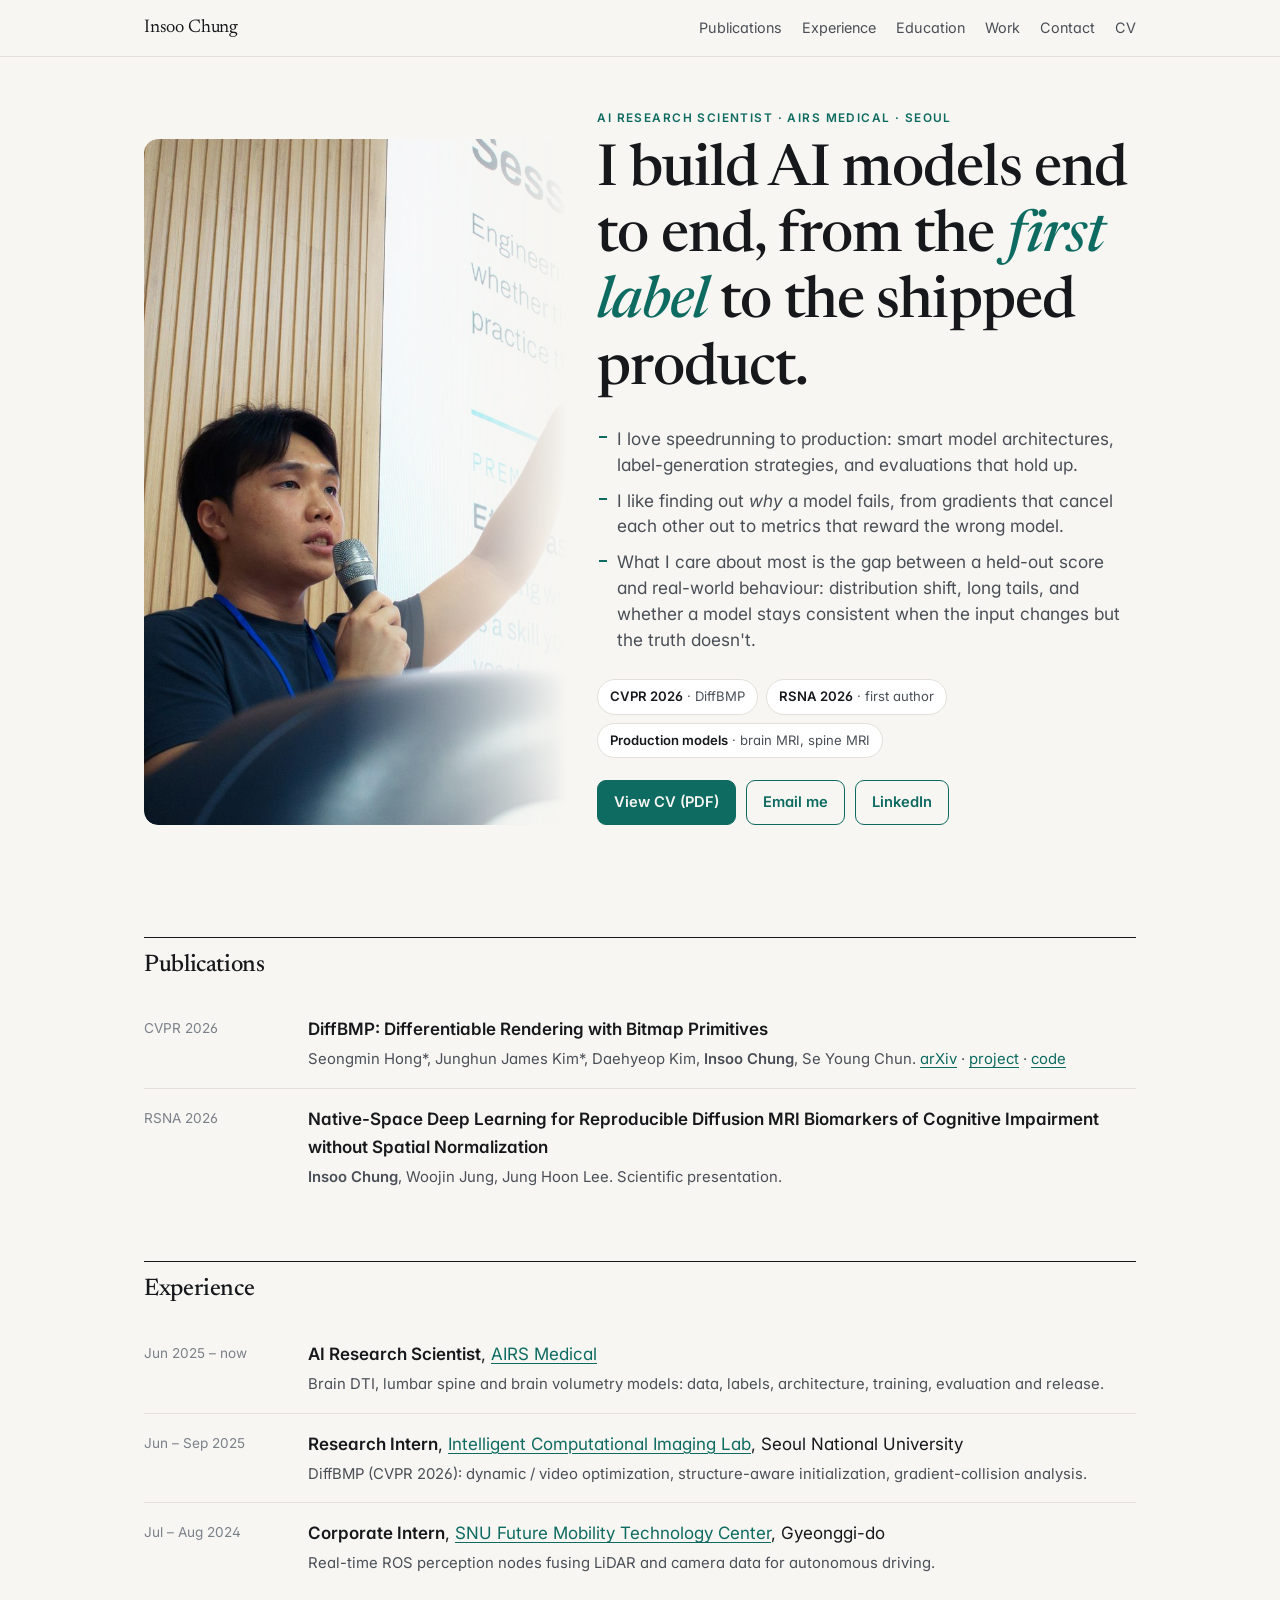
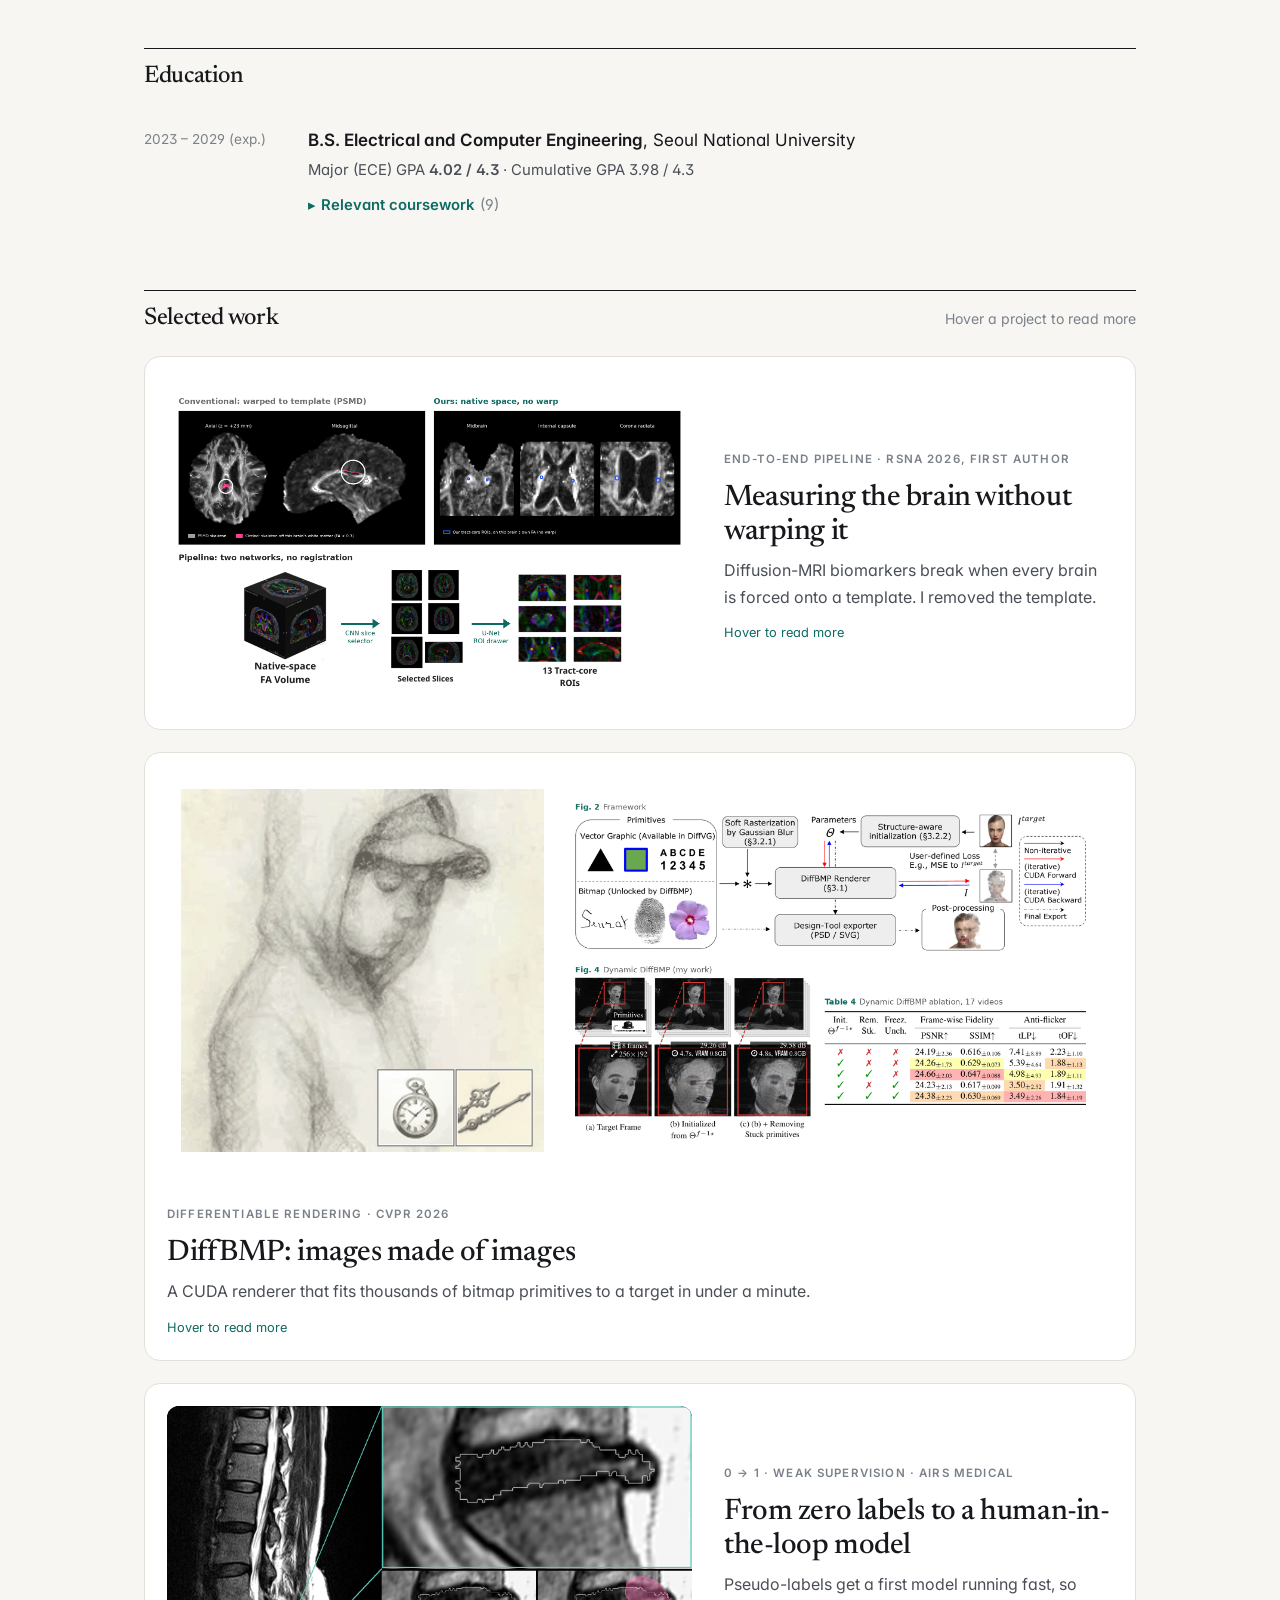
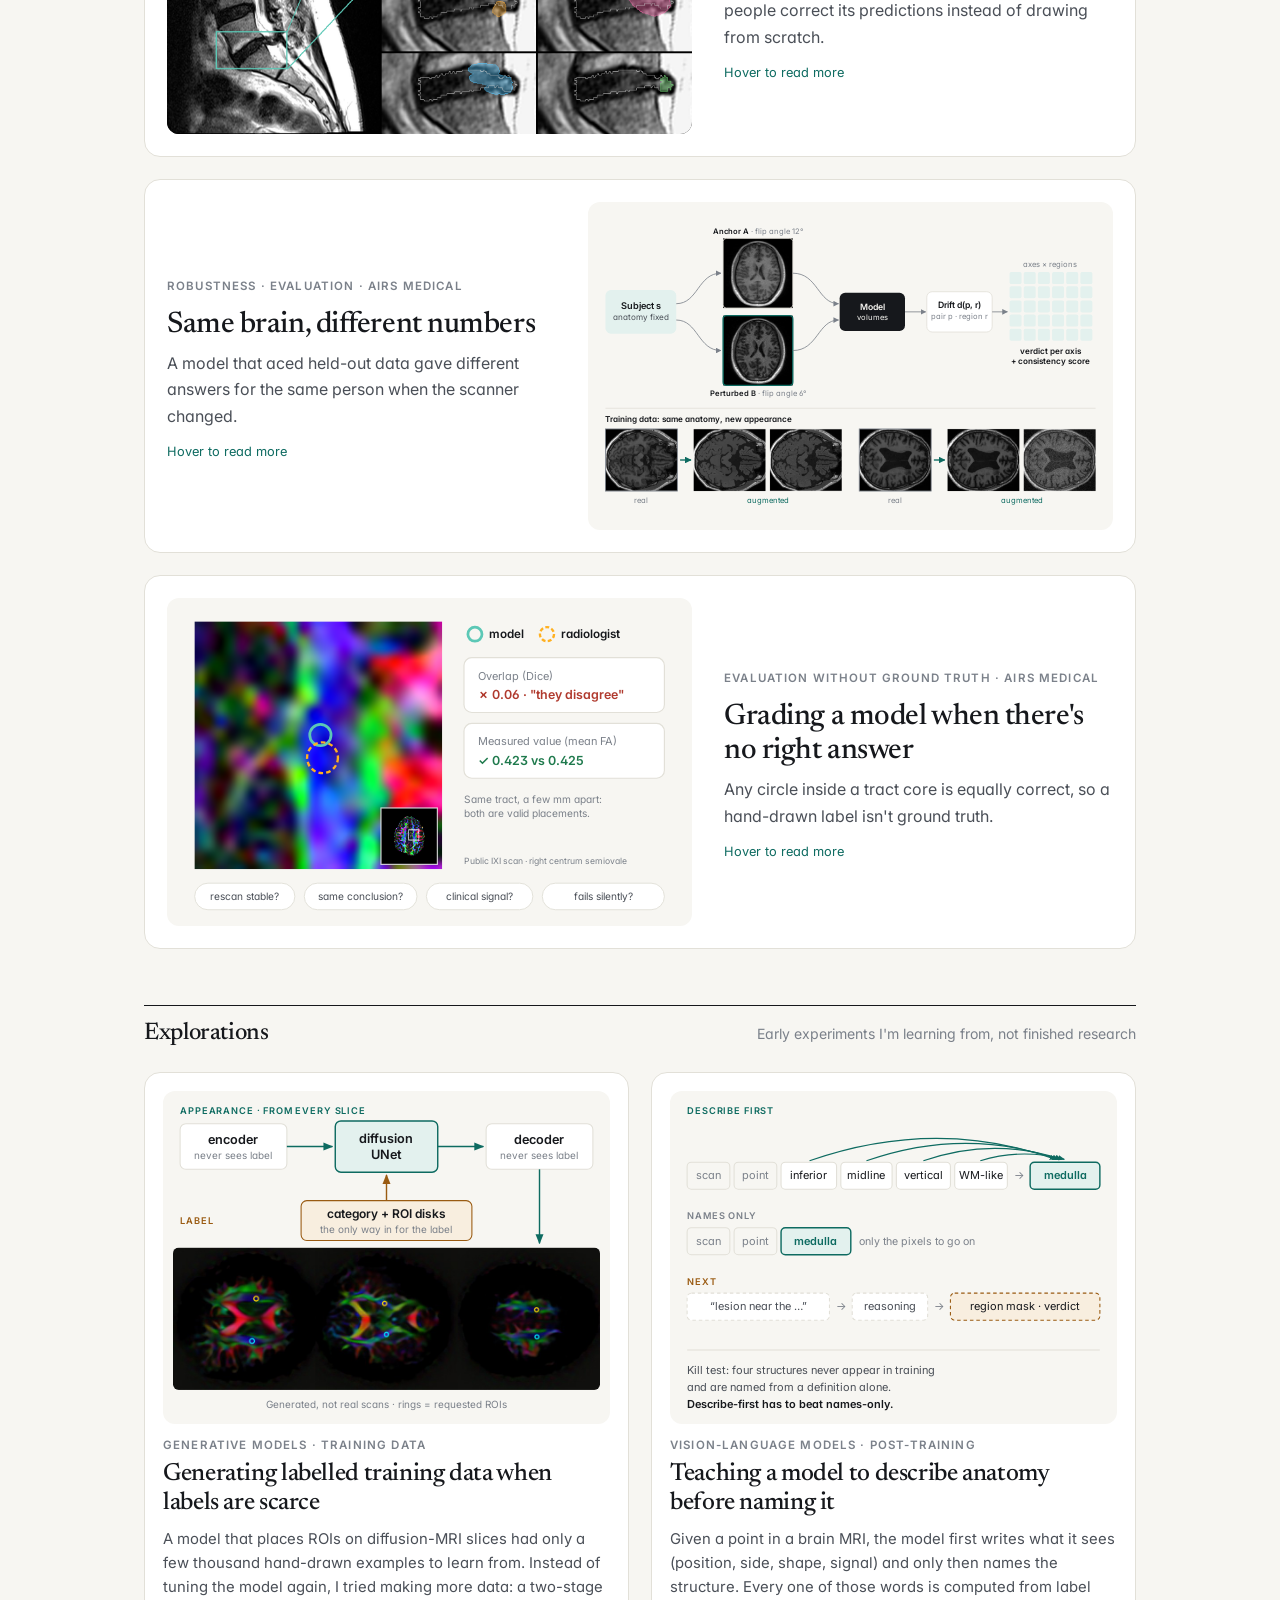
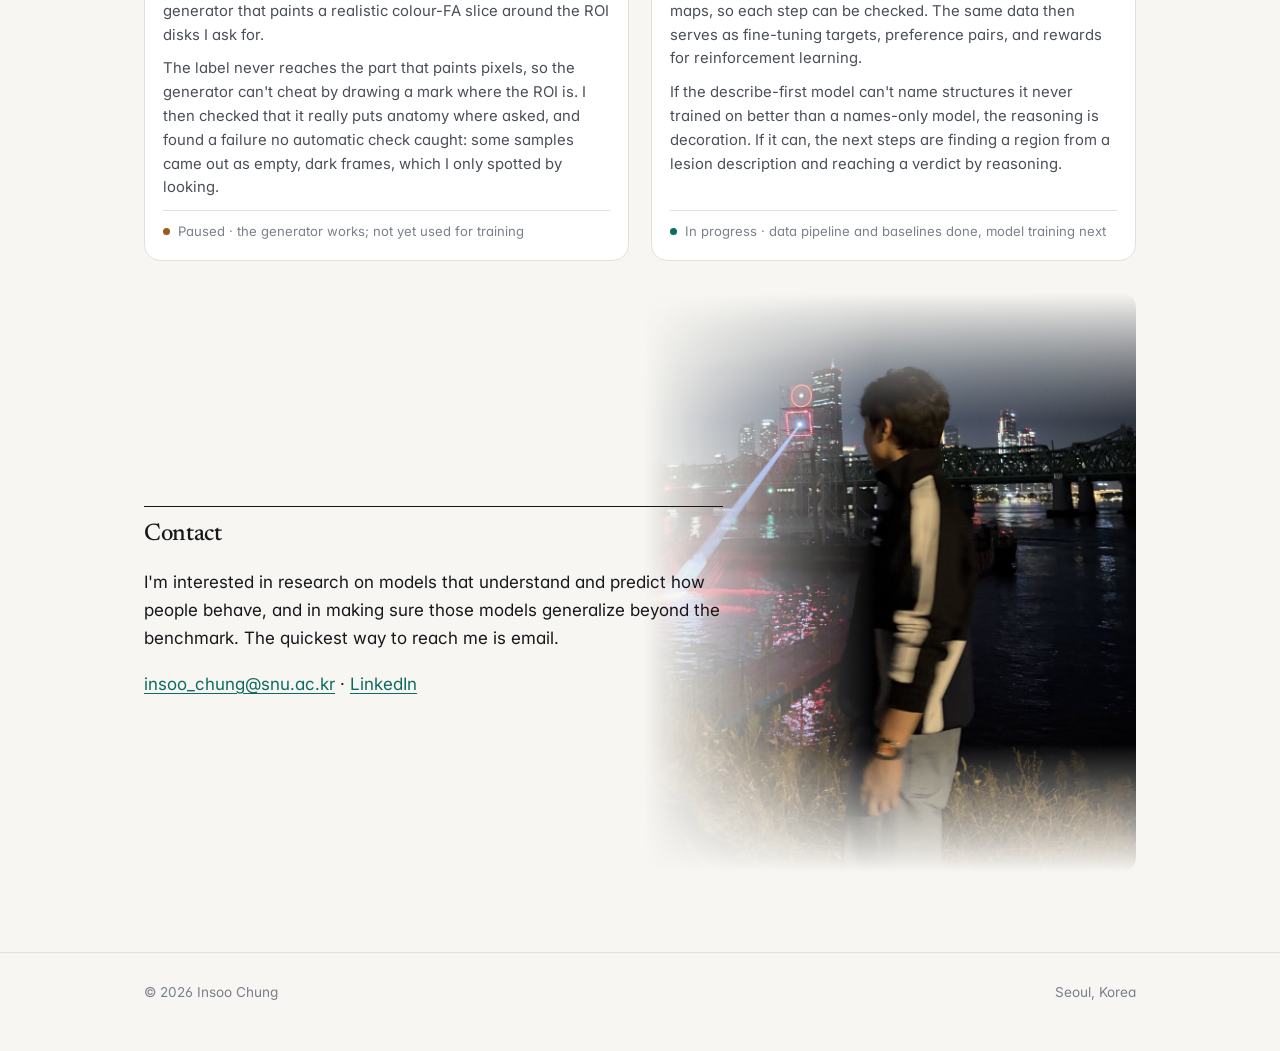
==== commit e57ee081: "Add Explorations section with two early-stage projects Synthetic training pairs from a label-blind t" ====
--- a/index.html
+++ b/index.html
@@ -268,6 +268,91 @@
     </div>
   </section>
 
+  <section id="explorations">
+    <div class="section-head"><h2>Explorations</h2><span class="muted small">Early experiments I'm learning from, not finished research</span></div>
+    <div class="explore">
+
+      <article class="xcard">
+        <div class="visual"><svg viewBox="0 0 600 440" role="img" aria-label="Two-stage generator. Appearance path: an encoder, a diffusion UNet and a decoder, where the encoder and decoder never see the label. Label path: the category and requested ROI disks enter only at the diffusion UNet. Below, three generated colour-FA slices with their requested ROI disks.">
+  <defs><marker id="xa" viewBox="0 0 10 10" refX="9" refY="5" markerWidth="7" markerHeight="7" orient="auto-start-reverse"><path d="M0 1 L10 5 L0 9z" class="s-acc"/></marker>
+  <marker id="xw" viewBox="0 0 10 10" refX="9" refY="5" markerWidth="7" markerHeight="7" orient="auto-start-reverse"><path d="M0 1 L10 5 L0 9z" class="s-warn"/></marker>
+  <clipPath id="xclip"><rect x="0" y="206" width="600" height="200" rx="8"/></clipPath></defs>
+  <text x="10" y="18" font-size="13" font-weight="600" letter-spacing="1.2" class="s-acc">APPEARANCE · FROM EVERY SLICE</text>
+  <rect x="10" y="32" width="150" height="64" rx="8" class="s-surface k-rule" stroke-width="1.5"/>
+  <text x="85" y="60" text-anchor="middle" font-size="18" font-weight="600" class="s-ink">encoder</text>
+  <text x="85" y="82" text-anchor="middle" font-size="14" class="s-ink3">never sees label</text>
+  <rect x="228" y="28" width="144" height="72" rx="8" class="s-accsoft k-acc" stroke-width="2"/>
+  <text x="300" y="59" text-anchor="middle" font-size="18" font-weight="600" class="s-ink">diffusion</text>
+  <text x="300" y="81" text-anchor="middle" font-size="18" font-weight="600" class="s-ink">UNet</text>
+  <rect x="440" y="32" width="150" height="64" rx="8" class="s-surface k-rule" stroke-width="1.5"/>
+  <text x="515" y="60" text-anchor="middle" font-size="18" font-weight="600" class="s-ink">decoder</text>
+  <text x="515" y="82" text-anchor="middle" font-size="14" class="s-ink3">never sees label</text>
+  <line x1="160" y1="64" x2="224" y2="64" class="k-acc" stroke-width="2" marker-end="url(#xa)"/>
+  <line x1="372" y1="64" x2="436" y2="64" class="k-acc" stroke-width="2" marker-end="url(#xa)"/>
+  <rect x="180" y="140" width="240" height="56" rx="8" class="s-warnsoft k-warn" stroke-width="1.5"/>
+  <text x="300" y="164" text-anchor="middle" font-size="17" font-weight="600" class="s-ink">category + ROI disks</text>
+  <text x="300" y="185" text-anchor="middle" font-size="14" class="s-ink3">the only way in for the label</text>
+  <line x1="300" y1="140" x2="300" y2="104" class="k-warn" stroke-width="2" marker-end="url(#xw)"/>
+  <text x="10" y="173" font-size="13" font-weight="600" letter-spacing="1.2" class="s-warn">LABEL</text>
+  <path d="M515 96 V200" class="k-acc" stroke-width="2" fill="none" marker-end="url(#xa)"/>
+  <image href="assets/img/gen-slices.jpg" x="0" y="206" width="600" height="200" clip-path="url(#xclip)"/>
+  <text x="300" y="432" text-anchor="middle" font-size="14" class="s-ink3">Generated, not real scans · rings = requested ROIs</text>
+</svg></div>
+        <span class="tag">Generative models · training data</span>
+        <h3>Generating labelled training data when labels are scarce</h3>
+        <p>A model that places ROIs on diffusion-MRI slices had only a few thousand hand-drawn examples to learn from. Instead of tuning the model again, I tried making more data: a two-stage generator that paints a realistic colour-FA slice around the ROI disks I ask for.</p>
+        <p>The label never reaches the part that paints pixels, so the generator can't cheat by drawing a mark where the ROI is. I then checked that it really puts anatomy where asked, and found a failure no automatic check caught: some samples came out as empty, dark frames, which I only spotted by looking.</p>
+        <p class="status">Paused · the generator works; not yet used for training</p>
+      </article>
+
+      <article class="xcard">
+        <div class="visual"><svg viewBox="0 0 600 440" role="img" aria-label="Describe first: the model writes inferior, midline, vertical and WM-like before the name medulla, and the name is predicted from those words. Names only: straight from the scan and point to the name. Next: a lesion description, reasoning, then a region mask or a verdict.">
+  <defs><marker id="xb" viewBox="0 0 10 10" refX="9" refY="5" markerWidth="6" markerHeight="6" orient="auto-start-reverse"><path d="M0 1 L10 5 L0 9z" class="s-acc"/></marker></defs>
+  <text x="10" y="18" font-size="13" font-weight="600" letter-spacing="1.2" class="s-acc">DESCRIBE FIRST</text>
+  <path d="M182 84 Q360 22 528 82" class="k-acc" stroke-width="1.6" fill="none" marker-end="url(#xb)"/>
+  <path d="M262 84 Q400 36 532 82" class="k-acc" stroke-width="1.6" fill="none" marker-end="url(#xb)"/>
+  <path d="M342 84 Q440 50 536 82" class="k-acc" stroke-width="1.6" fill="none" marker-end="url(#xb)"/>
+  <path d="M422 84 Q480 66 540 82" class="k-acc" stroke-width="1.6" fill="none" marker-end="url(#xb)"/>
+  <g font-size="15.5" text-anchor="middle">
+    <rect x="10" y="86" width="60" height="38" rx="6" class="s-bg k-rule" stroke-width="1.5"/><text x="40" y="110" class="s-ink3">scan</text>
+    <rect x="76" y="86" width="60" height="38" rx="6" class="s-bg k-rule" stroke-width="1.5"/><text x="106" y="110" class="s-ink3">point</text>
+    <rect x="142" y="86" width="78" height="38" rx="6" class="s-surface k-rule" stroke-width="1.5"/><text x="181" y="110" class="s-ink">inferior</text>
+    <rect x="226" y="86" width="72" height="38" rx="6" class="s-surface k-rule" stroke-width="1.5"/><text x="262" y="110" class="s-ink">midline</text>
+    <rect x="304" y="86" width="76" height="38" rx="6" class="s-surface k-rule" stroke-width="1.5"/><text x="342" y="110" class="s-ink">vertical</text>
+    <rect x="386" y="86" width="74" height="38" rx="6" class="s-surface k-rule" stroke-width="1.5"/><text x="423" y="110" class="s-ink">WM-like</text>
+    <text x="476" y="110" class="s-ink3">→</text>
+    <rect x="492" y="86" width="98" height="38" rx="6" class="s-accsoft k-acc" stroke-width="2"/><text x="541" y="110" font-weight="600" class="s-acc">medulla</text>
+  </g>
+  <text x="10" y="166" font-size="13" font-weight="600" letter-spacing="1.2" class="s-ink3">NAMES ONLY</text>
+  <g font-size="15.5" text-anchor="middle">
+    <rect x="10" y="178" width="60" height="38" rx="6" class="s-bg k-rule" stroke-width="1.5"/><text x="40" y="202" class="s-ink3">scan</text>
+    <rect x="76" y="178" width="60" height="38" rx="6" class="s-bg k-rule" stroke-width="1.5"/><text x="106" y="202" class="s-ink3">point</text>
+    <rect x="142" y="178" width="98" height="38" rx="6" class="s-accsoft k-acc" stroke-width="2"/><text x="191" y="202" font-weight="600" class="s-acc">medulla</text>
+  </g>
+  <text x="252" y="202" font-size="15" class="s-ink3">only the pixels to go on</text>
+  <text x="10" y="258" font-size="13" font-weight="600" letter-spacing="1.2" class="s-warn">NEXT</text>
+  <g font-size="15.5" text-anchor="middle">
+    <rect x="10" y="270" width="200" height="38" rx="6" class="s-surface k-rule" stroke-width="1.5" stroke-dasharray="5 4"/><text x="110" y="294" class="s-ink2">“lesion near the …”</text>
+    <text x="226" y="294" class="s-ink3">→</text>
+    <rect x="242" y="270" width="106" height="38" rx="6" class="s-surface k-rule" stroke-width="1.5" stroke-dasharray="5 4"/><text x="295" y="294" class="s-ink2">reasoning</text>
+    <text x="364" y="294" class="s-ink3">→</text>
+    <rect x="380" y="270" width="210" height="38" rx="6" class="s-warnsoft k-warn" stroke-width="1.5" stroke-dasharray="5 4"/><text x="485" y="294" class="s-ink">region mask · verdict</text>
+  </g>
+  <line x1="10" y1="350" x2="590" y2="350" class="k-rule" stroke-width="1.5"/>
+  <text x="10" y="384" font-size="15.5" class="s-ink2">Kill test: four structures never appear in training</text>
+  <text x="10" y="408" font-size="15.5" class="s-ink2">and are named from a definition alone.</text>
+  <text x="10" y="432" font-size="15.5" font-weight="600" class="s-ink">Describe-first has to beat names-only.</text>
+</svg></div>
+        <span class="tag">Vision-language models · post-training</span>
+        <h3>Teaching a model to describe anatomy before naming it</h3>
+        <p>Given a point in a brain MRI, the model first writes what it sees (position, side, shape, signal) and only then names the structure. Every one of those words is computed from label maps, so each step can be checked. The same data then serves as fine-tuning targets, preference pairs, and rewards for reinforcement learning.</p>
+        <p>If the describe-first model can't name structures it never trained on better than a names-only model, the reasoning is decoration. If it can, the next steps are finding a region from a lesion description and reaching a verdict by reasoning.</p>
+        <p class="status live">In progress · data pipeline and baselines done, model training next</p>
+      </article>
+
+    </div>
+  </section>
+
   <section id="contact">
     <figure class="contact-photo"><img src="assets/img/contact-river.jpg" alt="" width="1200" height="1200" loading="lazy"></figure>
     <div class="contact-text">
--- a/assets/css/site.css
+++ b/assets/css/site.css
@@ -250,7 +250,7 @@
 .s-acc { fill: var(--accent); } .s-accsoft { fill: var(--accent-soft); }
 .s-surface { fill: var(--surface); } .s-bg { fill: var(--bg); }
 .s-good { fill: var(--good); } .s-warn { fill: var(--warn); } .s-bad { fill: var(--bad); }
-.k-rule { stroke: var(--rule); } .k-ink3 { stroke: var(--ink-3); } .k-acc { stroke: var(--accent); } .k-ink { stroke: var(--ink); }
+.k-rule { stroke: var(--rule); } .k-warn { stroke: var(--warn); } .s-warnsoft { fill: var(--warn-soft); } .k-ink3 { stroke: var(--ink-3); } .k-acc { stroke: var(--accent); } .k-ink { stroke: var(--ink); }
 svg text { font-family: var(--sans); }
 
 /* ---------- compact case study ---------- */
@@ -344,3 +344,16 @@
   .contact-photo img { border-radius: 0; }
   .contact-text { grid-column: 1; grid-row: 2; margin-top: -96px; }
 }
+
+/* ---------- explorations: lighter two-up cards, no hover-expand ---------- */
+.explore { display: grid; grid-template-columns: repeat(2, minmax(0, 1fr)); gap: 22px; margin-top: 24px; }
+.xcard { display: flex; flex-direction: column; gap: 10px; background: var(--surface); border: 1px solid var(--rule); border-radius: 16px; padding: 18px; }
+.xcard .visual { border-radius: 12px; overflow: hidden; background: var(--bg); margin-bottom: 6px; }
+.xcard .visual svg { display: block; width: 100%; height: auto; padding: 10px; }
+.xcard .tag { font: 600 0.72rem/1 var(--sans); letter-spacing: 0.1em; text-transform: uppercase; color: var(--ink-3); }
+.xcard h3 { margin: 0; font-size: clamp(1.3rem, 2.2vw, 1.55rem); }
+.xcard p { margin: 0; font-size: 0.93rem; line-height: 1.6; color: var(--ink-2); }
+.xcard .status { margin-top: auto; padding-top: 10px; border-top: 1px solid var(--rule); font-size: 0.82rem; color: var(--ink-3); }
+.xcard .status::before { content: ""; display: inline-block; width: 7px; height: 7px; border-radius: 50%; background: var(--warn); margin-right: 8px; vertical-align: 1px; }
+.xcard .status.live::before { background: var(--accent); }
+@media (max-width: 760px) { .explore { grid-template-columns: 1fr; } .xcard { padding: 16px; } }
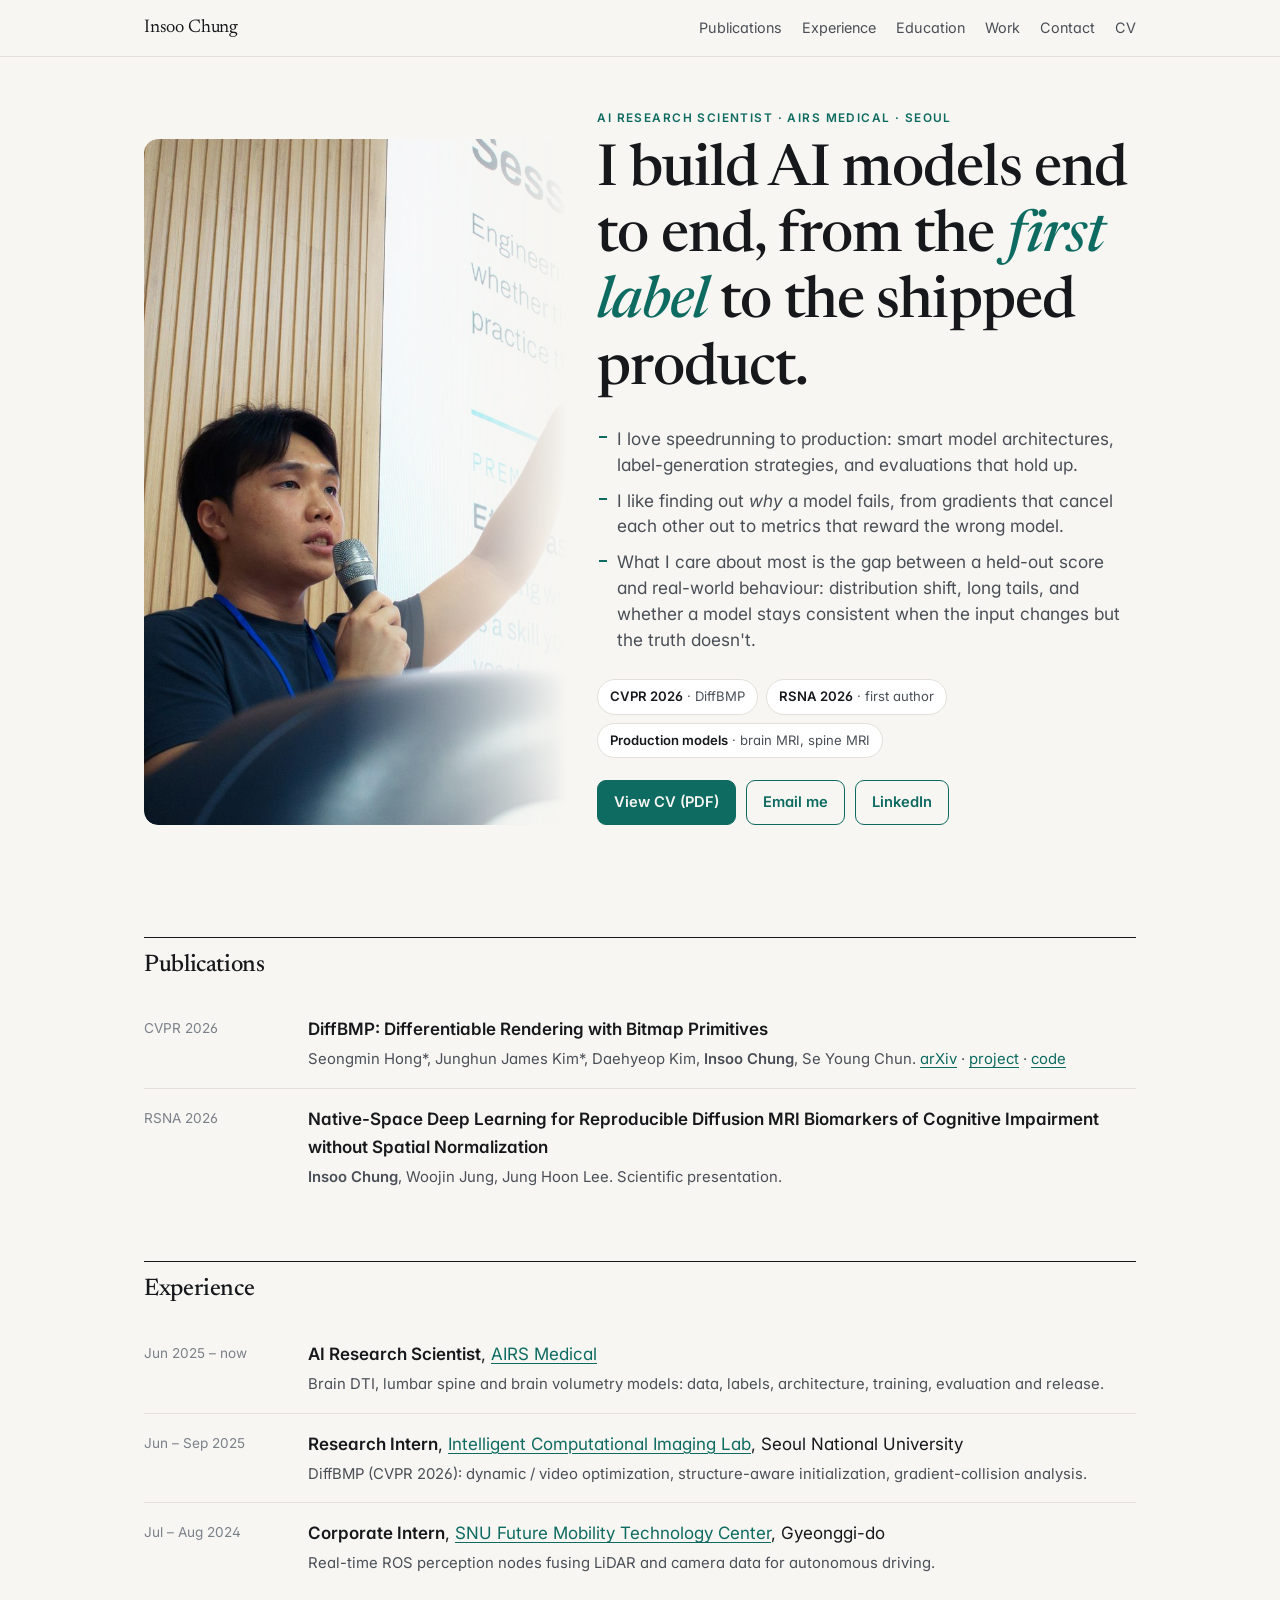
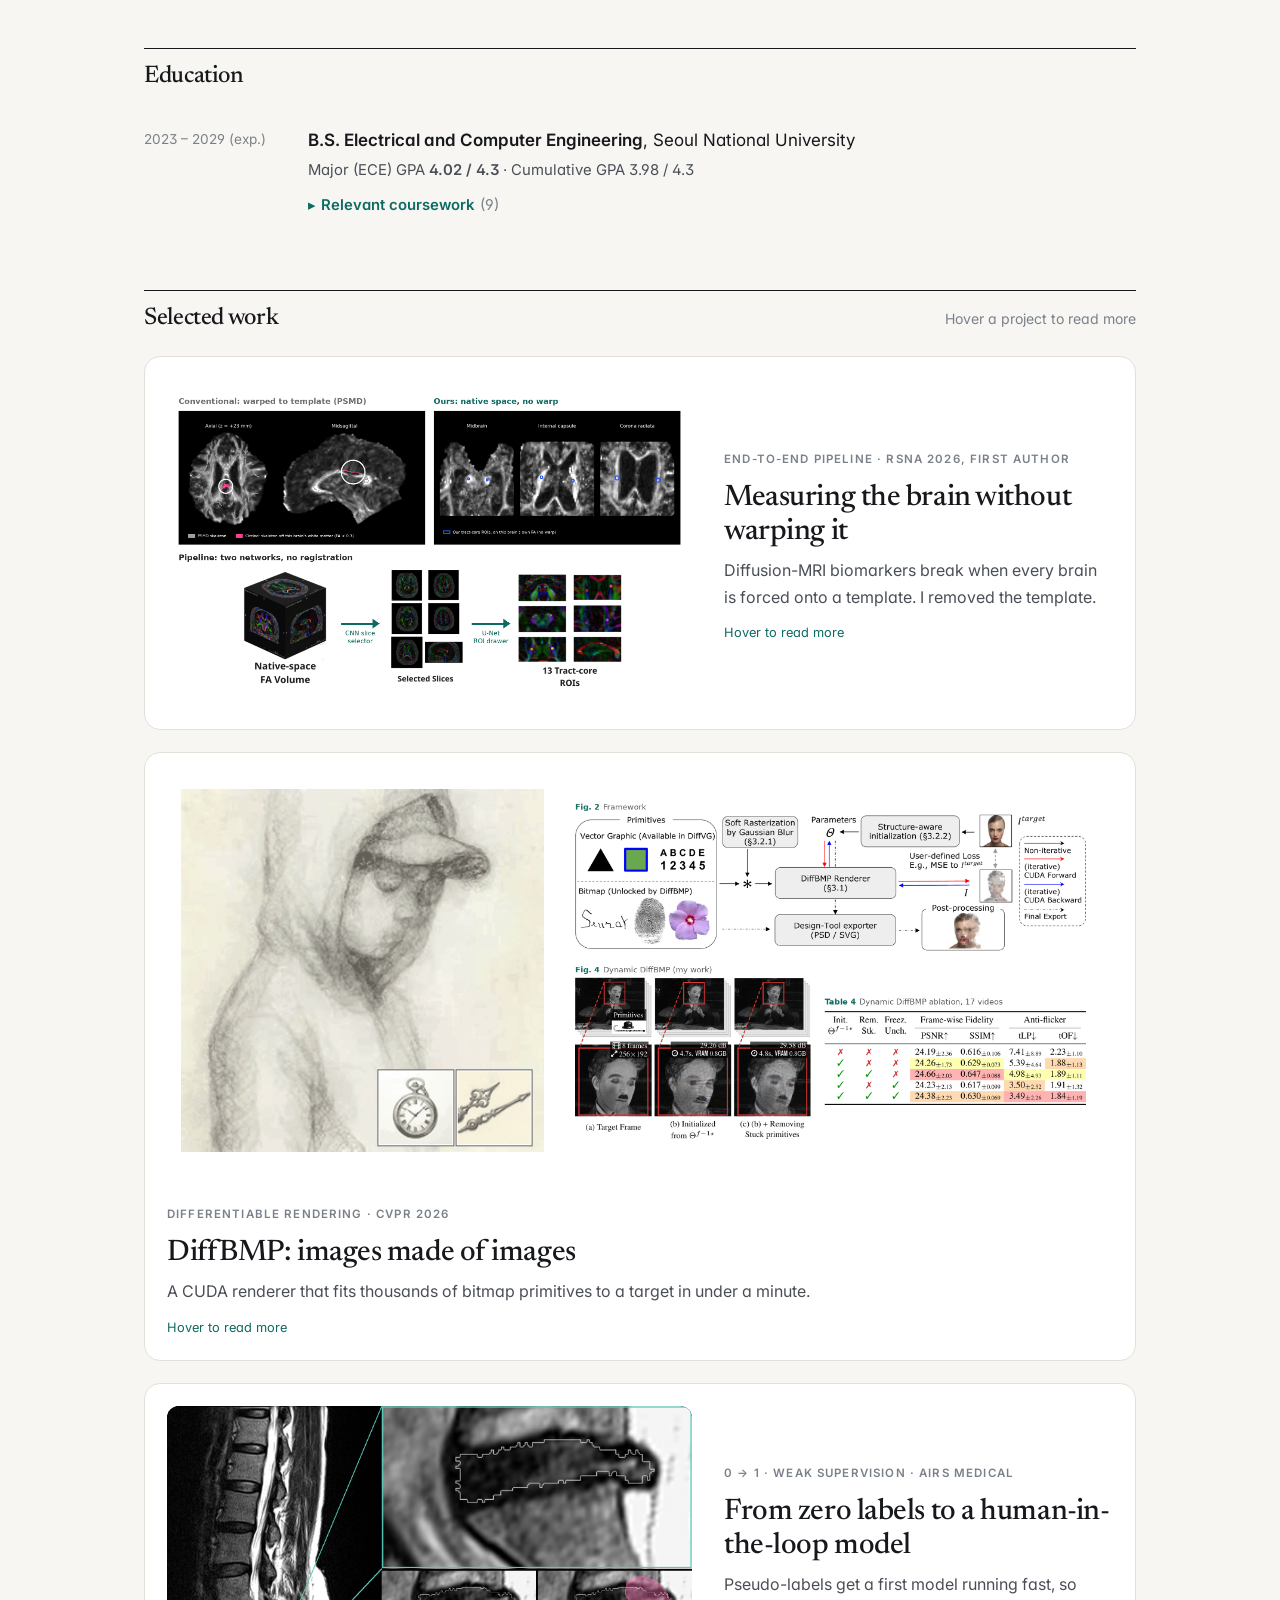
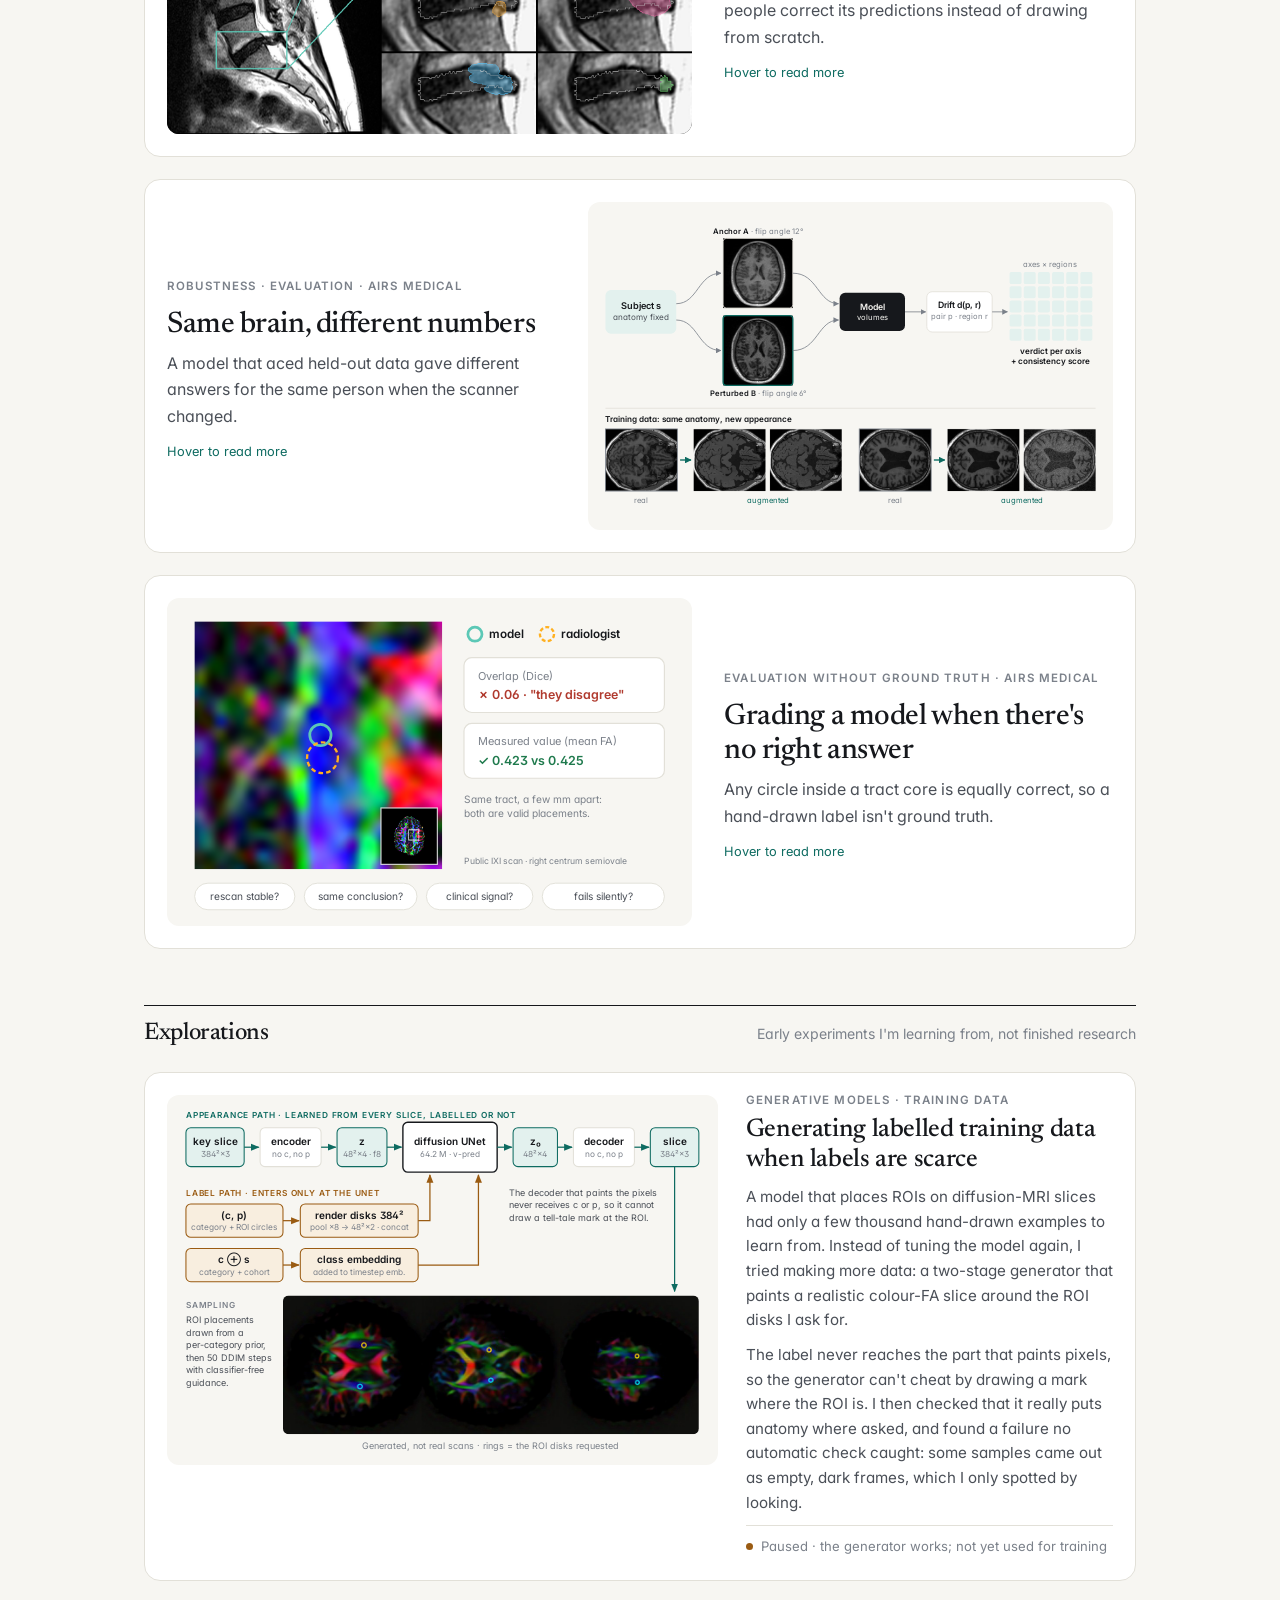
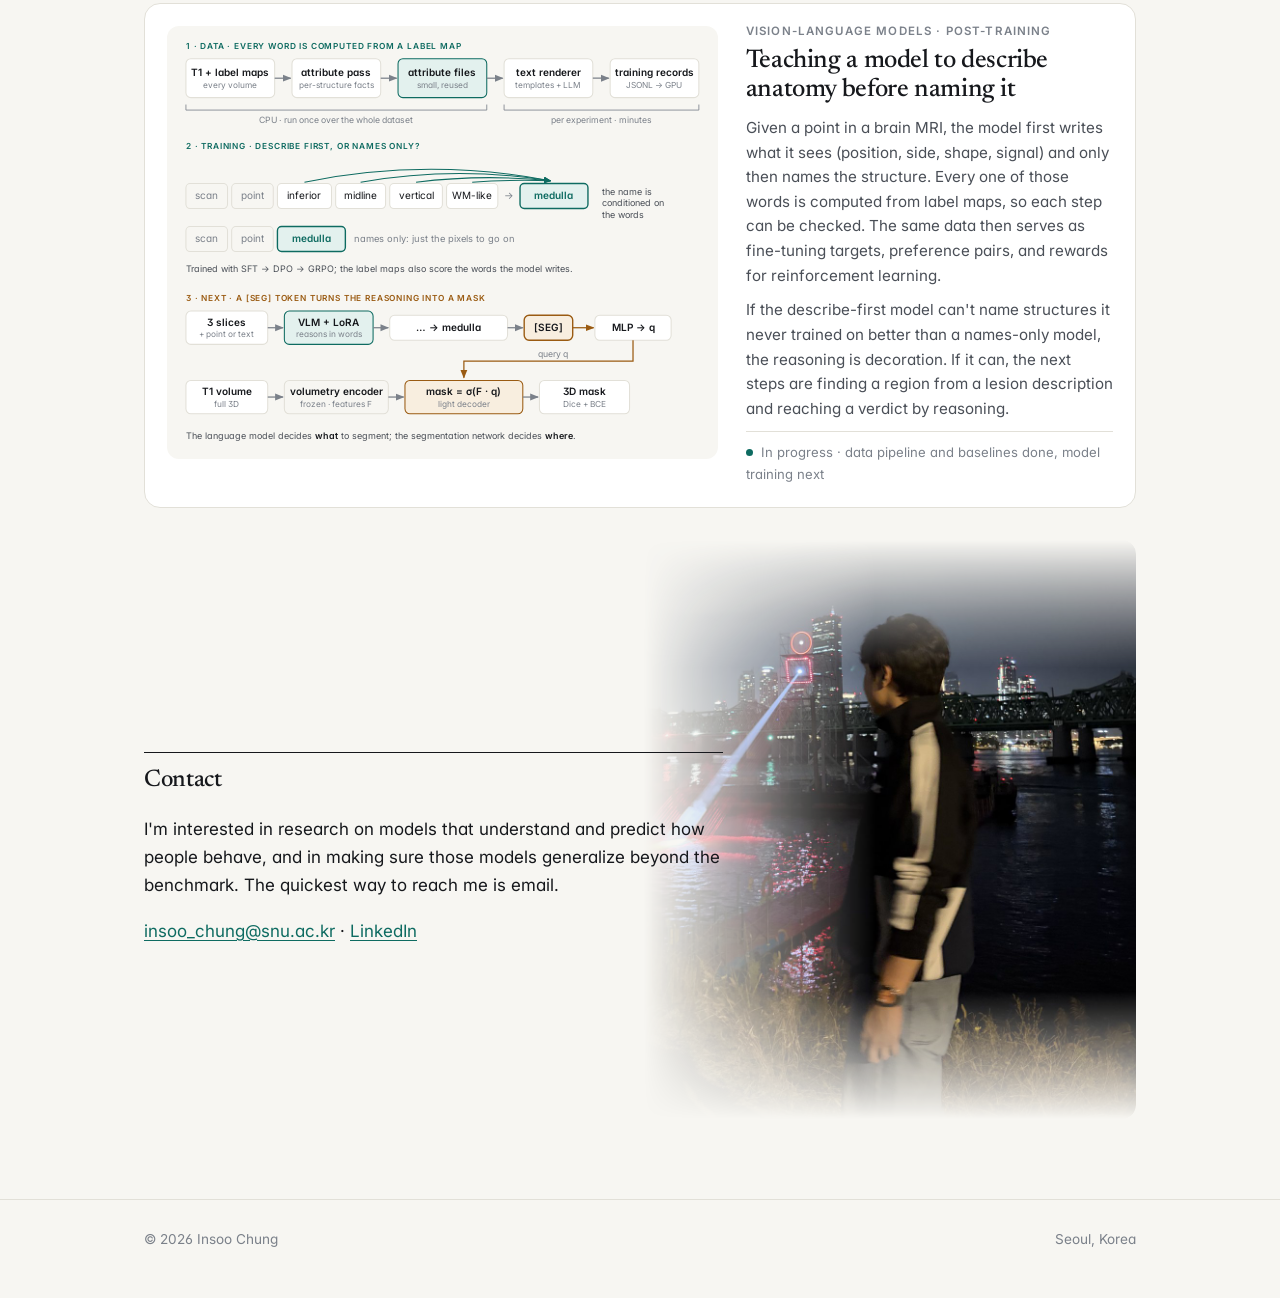
==== commit 149cc90c: "Explorations: detailed generator and brain-semantics figures Full-width cards with the figure beside" ====
--- a/index.html
+++ b/index.html
@@ -273,81 +273,101 @@
     <div class="explore">
 
       <article class="xcard">
-        <div class="visual"><svg viewBox="0 0 600 440" role="img" aria-label="Two-stage generator. Appearance path: an encoder, a diffusion UNet and a decoder, where the encoder and decoder never see the label. Label path: the category and requested ROI disks enter only at the diffusion UNet. Below, three generated colour-FA slices with their requested ROI disks.">
-  <defs><marker id="xa" viewBox="0 0 10 10" refX="9" refY="5" markerWidth="7" markerHeight="7" orient="auto-start-reverse"><path d="M0 1 L10 5 L0 9z" class="s-acc"/></marker>
-  <marker id="xw" viewBox="0 0 10 10" refX="9" refY="5" markerWidth="7" markerHeight="7" orient="auto-start-reverse"><path d="M0 1 L10 5 L0 9z" class="s-warn"/></marker>
-  <clipPath id="xclip"><rect x="0" y="206" width="600" height="200" rx="8"/></clipPath></defs>
-  <text x="10" y="18" font-size="13" font-weight="600" letter-spacing="1.2" class="s-acc">APPEARANCE · FROM EVERY SLICE</text>
-  <rect x="10" y="32" width="150" height="64" rx="8" class="s-surface k-rule" stroke-width="1.5"/>
-  <text x="85" y="60" text-anchor="middle" font-size="18" font-weight="600" class="s-ink">encoder</text>
-  <text x="85" y="82" text-anchor="middle" font-size="14" class="s-ink3">never sees label</text>
-  <rect x="228" y="28" width="144" height="72" rx="8" class="s-accsoft k-acc" stroke-width="2"/>
-  <text x="300" y="59" text-anchor="middle" font-size="18" font-weight="600" class="s-ink">diffusion</text>
-  <text x="300" y="81" text-anchor="middle" font-size="18" font-weight="600" class="s-ink">UNet</text>
-  <rect x="440" y="32" width="150" height="64" rx="8" class="s-surface k-rule" stroke-width="1.5"/>
-  <text x="515" y="60" text-anchor="middle" font-size="18" font-weight="600" class="s-ink">decoder</text>
-  <text x="515" y="82" text-anchor="middle" font-size="14" class="s-ink3">never sees label</text>
-  <line x1="160" y1="64" x2="224" y2="64" class="k-acc" stroke-width="2" marker-end="url(#xa)"/>
-  <line x1="372" y1="64" x2="436" y2="64" class="k-acc" stroke-width="2" marker-end="url(#xa)"/>
-  <rect x="180" y="140" width="240" height="56" rx="8" class="s-warnsoft k-warn" stroke-width="1.5"/>
-  <text x="300" y="164" text-anchor="middle" font-size="17" font-weight="600" class="s-ink">category + ROI disks</text>
-  <text x="300" y="185" text-anchor="middle" font-size="14" class="s-ink3">the only way in for the label</text>
-  <line x1="300" y1="140" x2="300" y2="104" class="k-warn" stroke-width="2" marker-end="url(#xw)"/>
-  <text x="10" y="173" font-size="13" font-weight="600" letter-spacing="1.2" class="s-warn">LABEL</text>
-  <path d="M515 96 V200" class="k-acc" stroke-width="2" fill="none" marker-end="url(#xa)"/>
-  <image href="assets/img/gen-slices.jpg" x="0" y="206" width="600" height="200" clip-path="url(#xclip)"/>
-  <text x="300" y="432" text-anchor="middle" font-size="14" class="s-ink3">Generated, not real scans · rings = requested ROIs</text>
-</svg></div>
+        <div class="visual"><svg viewBox="0 0 760 500" role="img" aria-label="The generator. Appearance path: key slice, encoder, latent z, diffusion UNet, latent z0, decoder, generated slice; the encoder and decoder never see the category c or ROI circles p. Label path: c and p are rendered as disk maps, pooled to the latent grid and concatenated as input channels; category and cohort become an embedding added to the timestep embedding. Below, three generated slices with their requested ROI disks.">
+<defs><marker id="ga" viewBox="0 0 10 10" refX="9" refY="5" markerWidth="7" markerHeight="7" orient="auto-start-reverse"><path d="M0 1 L10 5 L0 9z" class="s-acc"/></marker><marker id="gw" viewBox="0 0 10 10" refX="9" refY="5" markerWidth="7" markerHeight="7" orient="auto-start-reverse"><path d="M0 1 L10 5 L0 9z" class="s-warn"/></marker><marker id="gi" viewBox="0 0 10 10" refX="9" refY="5" markerWidth="7" markerHeight="7" orient="auto-start-reverse"><path d="M0 1 L10 5 L0 9z" class="s-ink3"/></marker></defs>
+<text x="10" y="16" font-size="12" font-weight="600" letter-spacing="1.2" class="s-acc">APPEARANCE PATH · LEARNED FROM EVERY SLICE, LABELLED OR NOT</text>
+<rect x="10" y="30" width="84" height="56" rx="7" class="s-accsoft k-acc" stroke-width="1.5"/><text x="52.0" y="55.0" text-anchor="middle" font-size="14.5" font-weight="600" class="s-ink">key slice</text><text x="52.0" y="72.0" text-anchor="middle" font-size="12" class="s-ink3">384²×3</text>
+<rect x="117" y="30" width="88" height="56" rx="7" class="s-surface k-rule" stroke-width="1.5"/><text x="161.0" y="55.0" text-anchor="middle" font-size="14.5" font-weight="600" class="s-ink">encoder</text><text x="161.0" y="72.0" text-anchor="middle" font-size="12" class="s-ink3">no c, no p</text>
+<rect x="228" y="30" width="72" height="56" rx="7" class="s-accsoft k-acc" stroke-width="1.5"/><text x="264.0" y="55.0" text-anchor="middle" font-size="14.5" font-weight="600" class="s-ink">z</text><text x="264.0" y="72.0" text-anchor="middle" font-size="12" class="s-ink3">48²×4 · f8</text>
+<rect x="323" y="22" width="136" height="72" rx="7" class="s-surface k-ink" stroke-width="2"/><text x="391.0" y="55.0" text-anchor="middle" font-size="14.5" font-weight="600" class="s-ink">diffusion UNet</text><text x="391.0" y="72.0" text-anchor="middle" font-size="12" class="s-ink3">64.2 M · v-pred</text>
+<rect x="482" y="30" width="64" height="56" rx="7" class="s-accsoft k-acc" stroke-width="1.5"/><text x="514.0" y="55.0" text-anchor="middle" font-size="14.5" font-weight="600" class="s-ink">z₀</text><text x="514.0" y="72.0" text-anchor="middle" font-size="12" class="s-ink3">48²×4</text>
+<rect x="569" y="30" width="88" height="56" rx="7" class="s-surface k-rule" stroke-width="1.5"/><text x="613.0" y="55.0" text-anchor="middle" font-size="14.5" font-weight="600" class="s-ink">decoder</text><text x="613.0" y="72.0" text-anchor="middle" font-size="12" class="s-ink3">no c, no p</text>
+<rect x="680" y="30" width="70" height="56" rx="7" class="s-accsoft k-acc" stroke-width="1.5"/><text x="715.0" y="55.0" text-anchor="middle" font-size="14.5" font-weight="600" class="s-ink">slice</text><text x="715.0" y="72.0" text-anchor="middle" font-size="12" class="s-ink3">384²×3</text>
+<line x1="94" y1="58" x2="115" y2="58" class="k-acc" stroke-width="1.8" marker-end="url(#ga)"/>
+<line x1="205" y1="58" x2="226" y2="58" class="k-acc" stroke-width="1.8" marker-end="url(#ga)"/>
+<line x1="300" y1="58" x2="321" y2="58" class="k-acc" stroke-width="1.8" marker-end="url(#ga)"/>
+<line x1="459" y1="58" x2="480" y2="58" class="k-acc" stroke-width="1.8" marker-end="url(#ga)"/>
+<line x1="546" y1="58" x2="567" y2="58" class="k-acc" stroke-width="1.8" marker-end="url(#ga)"/>
+<line x1="657" y1="58" x2="678" y2="58" class="k-acc" stroke-width="1.8" marker-end="url(#ga)"/>
+<text x="10" y="128" font-size="12" font-weight="600" letter-spacing="1.2" class="s-warn">LABEL PATH · ENTERS ONLY AT THE UNET</text>
+<rect x="10" y="140" width="140" height="48" rx="7" class="s-warnsoft k-warn" stroke-width="1.5"/><text x="80.0" y="161.0" text-anchor="middle" font-size="14.5" font-weight="600" class="s-ink">(c, p)</text><text x="80.0" y="178.0" text-anchor="middle" font-size="12" class="s-ink3">category + ROI circles</text>
+<rect x="175" y="140" width="170" height="48" rx="7" class="s-warnsoft k-warn" stroke-width="1.5"/><text x="260.0" y="161.0" text-anchor="middle" font-size="14.5" font-weight="600" class="s-ink">render disks 384²</text><text x="260.0" y="178.0" text-anchor="middle" font-size="12" class="s-ink3">pool ×8 → 48²×2 · concat</text>
+<rect x="10" y="204" width="140" height="48" rx="7" class="s-warnsoft k-warn" stroke-width="1.5"/><text x="80.0" y="225.0" text-anchor="middle" font-size="14.5" font-weight="600" class="s-ink">c ⊕ s</text><text x="80.0" y="242.0" text-anchor="middle" font-size="12" class="s-ink3">category + cohort</text>
+<rect x="175" y="204" width="170" height="48" rx="7" class="s-warnsoft k-warn" stroke-width="1.5"/><text x="260.0" y="225.0" text-anchor="middle" font-size="14.5" font-weight="600" class="s-ink">class embedding</text><text x="260.0" y="242.0" text-anchor="middle" font-size="12" class="s-ink3">added to timestep emb.</text>
+<line x1="150" y1="164" x2="173" y2="164" class="k-warn" stroke-width="1.8" marker-end="url(#gw)"/>
+<line x1="150" y1="228" x2="173" y2="228" class="k-warn" stroke-width="1.8" marker-end="url(#gw)"/>
+<path d="M345 164 H362 V98" class="k-warn" stroke-width="1.8" fill="none" marker-end="url(#gw)"/>
+<path d="M345 228 H432 V98" class="k-warn" stroke-width="1.8" fill="none" marker-end="url(#gw)"/>
+<text x="476" y="128" font-size="13" class="s-ink2">The decoder that paints the pixels</text><text x="476" y="146" font-size="13" class="s-ink2">never receives c or p, so it cannot</text><text x="476" y="164" font-size="13" class="s-ink2">draw a tell-tale mark at the ROI.</text>
+<path d="M715 86 V266" class="k-acc" stroke-width="1.8" fill="none" marker-end="url(#ga)"/>
+<text x="10" y="290" font-size="12" font-weight="600" letter-spacing="1.2" class="s-ink3">SAMPLING</text>
+<text x="10" y="312" font-size="13" class="s-ink2">ROI placements</text><text x="10" y="330" font-size="13" class="s-ink2">drawn from a</text><text x="10" y="348" font-size="13" class="s-ink2">per-category prior,</text><text x="10" y="366" font-size="13" class="s-ink2">then 50 DDIM steps</text><text x="10" y="384" font-size="13" class="s-ink2">with classifier-free</text><text x="10" y="402" font-size="13" class="s-ink2">guidance.</text><clipPath id="gclip"><rect x="150" y="272" width="600" height="200" rx="8"/></clipPath><image href="assets/img/gen-slices.jpg" x="150" y="272" width="600" height="200" clip-path="url(#gclip)"/>
+<text x="450" y="494" text-anchor="middle" font-size="13" class="s-ink3">Generated, not real scans · rings = the ROI disks requested</text></svg></div>
+        <div class="xtext">
         <span class="tag">Generative models · training data</span>
         <h3>Generating labelled training data when labels are scarce</h3>
         <p>A model that places ROIs on diffusion-MRI slices had only a few thousand hand-drawn examples to learn from. Instead of tuning the model again, I tried making more data: a two-stage generator that paints a realistic colour-FA slice around the ROI disks I ask for.</p>
         <p>The label never reaches the part that paints pixels, so the generator can't cheat by drawing a mark where the ROI is. I then checked that it really puts anatomy where asked, and found a failure no automatic check caught: some samples came out as empty, dark frames, which I only spotted by looking.</p>
         <p class="status">Paused · the generator works; not yet used for training</p>
+        </div>
       </article>
 
       <article class="xcard">
-        <div class="visual"><svg viewBox="0 0 600 440" role="img" aria-label="Describe first: the model writes inferior, midline, vertical and WM-like before the name medulla, and the name is predicted from those words. Names only: straight from the scan and point to the name. Next: a lesion description, reasoning, then a region mask or a verdict.">
-  <defs><marker id="xb" viewBox="0 0 10 10" refX="9" refY="5" markerWidth="6" markerHeight="6" orient="auto-start-reverse"><path d="M0 1 L10 5 L0 9z" class="s-acc"/></marker></defs>
-  <text x="10" y="18" font-size="13" font-weight="600" letter-spacing="1.2" class="s-acc">DESCRIBE FIRST</text>
-  <path d="M182 84 Q360 22 528 82" class="k-acc" stroke-width="1.6" fill="none" marker-end="url(#xb)"/>
-  <path d="M262 84 Q400 36 532 82" class="k-acc" stroke-width="1.6" fill="none" marker-end="url(#xb)"/>
-  <path d="M342 84 Q440 50 536 82" class="k-acc" stroke-width="1.6" fill="none" marker-end="url(#xb)"/>
-  <path d="M422 84 Q480 66 540 82" class="k-acc" stroke-width="1.6" fill="none" marker-end="url(#xb)"/>
-  <g font-size="15.5" text-anchor="middle">
-    <rect x="10" y="86" width="60" height="38" rx="6" class="s-bg k-rule" stroke-width="1.5"/><text x="40" y="110" class="s-ink3">scan</text>
-    <rect x="76" y="86" width="60" height="38" rx="6" class="s-bg k-rule" stroke-width="1.5"/><text x="106" y="110" class="s-ink3">point</text>
-    <rect x="142" y="86" width="78" height="38" rx="6" class="s-surface k-rule" stroke-width="1.5"/><text x="181" y="110" class="s-ink">inferior</text>
-    <rect x="226" y="86" width="72" height="38" rx="6" class="s-surface k-rule" stroke-width="1.5"/><text x="262" y="110" class="s-ink">midline</text>
-    <rect x="304" y="86" width="76" height="38" rx="6" class="s-surface k-rule" stroke-width="1.5"/><text x="342" y="110" class="s-ink">vertical</text>
-    <rect x="386" y="86" width="74" height="38" rx="6" class="s-surface k-rule" stroke-width="1.5"/><text x="423" y="110" class="s-ink">WM-like</text>
-    <text x="476" y="110" class="s-ink3">→</text>
-    <rect x="492" y="86" width="98" height="38" rx="6" class="s-accsoft k-acc" stroke-width="2"/><text x="541" y="110" font-weight="600" class="s-acc">medulla</text>
-  </g>
-  <text x="10" y="166" font-size="13" font-weight="600" letter-spacing="1.2" class="s-ink3">NAMES ONLY</text>
-  <g font-size="15.5" text-anchor="middle">
-    <rect x="10" y="178" width="60" height="38" rx="6" class="s-bg k-rule" stroke-width="1.5"/><text x="40" y="202" class="s-ink3">scan</text>
-    <rect x="76" y="178" width="60" height="38" rx="6" class="s-bg k-rule" stroke-width="1.5"/><text x="106" y="202" class="s-ink3">point</text>
-    <rect x="142" y="178" width="98" height="38" rx="6" class="s-accsoft k-acc" stroke-width="2"/><text x="191" y="202" font-weight="600" class="s-acc">medulla</text>
-  </g>
-  <text x="252" y="202" font-size="15" class="s-ink3">only the pixels to go on</text>
-  <text x="10" y="258" font-size="13" font-weight="600" letter-spacing="1.2" class="s-warn">NEXT</text>
-  <g font-size="15.5" text-anchor="middle">
-    <rect x="10" y="270" width="200" height="38" rx="6" class="s-surface k-rule" stroke-width="1.5" stroke-dasharray="5 4"/><text x="110" y="294" class="s-ink2">“lesion near the …”</text>
-    <text x="226" y="294" class="s-ink3">→</text>
-    <rect x="242" y="270" width="106" height="38" rx="6" class="s-surface k-rule" stroke-width="1.5" stroke-dasharray="5 4"/><text x="295" y="294" class="s-ink2">reasoning</text>
-    <text x="364" y="294" class="s-ink3">→</text>
-    <rect x="380" y="270" width="210" height="38" rx="6" class="s-warnsoft k-warn" stroke-width="1.5" stroke-dasharray="5 4"/><text x="485" y="294" class="s-ink">region mask · verdict</text>
-  </g>
-  <line x1="10" y1="350" x2="590" y2="350" class="k-rule" stroke-width="1.5"/>
-  <text x="10" y="384" font-size="15.5" class="s-ink2">Kill test: four structures never appear in training</text>
-  <text x="10" y="408" font-size="15.5" class="s-ink2">and are named from a definition alone.</text>
-  <text x="10" y="432" font-size="15.5" font-weight="600" class="s-ink">Describe-first has to beat names-only.</text>
-</svg></div>
+        <div class="visual"><svg viewBox="0 0 760 590" role="img" aria-label="Three panels. Data: T1 volumes and label maps go through a one-off attribute pass into small attribute files, then a text renderer writes training records. Training: the describe-first model writes inferior, midline, vertical and WM-like before the name medulla; the names-only model goes straight to the name. Next: the model writes a SEG token whose hidden state becomes a query that a light decoder combines with frozen volumetry features to output a 3D mask.">
+<defs><marker id="ga" viewBox="0 0 10 10" refX="9" refY="5" markerWidth="7" markerHeight="7" orient="auto-start-reverse"><path d="M0 1 L10 5 L0 9z" class="s-acc"/></marker><marker id="gw" viewBox="0 0 10 10" refX="9" refY="5" markerWidth="7" markerHeight="7" orient="auto-start-reverse"><path d="M0 1 L10 5 L0 9z" class="s-warn"/></marker><marker id="gi" viewBox="0 0 10 10" refX="9" refY="5" markerWidth="7" markerHeight="7" orient="auto-start-reverse"><path d="M0 1 L10 5 L0 9z" class="s-ink3"/></marker></defs>
+<text x="10" y="16" font-size="12" font-weight="600" letter-spacing="1.2" class="s-acc">1 · DATA · EVERY WORD IS COMPUTED FROM A LABEL MAP</text>
+<rect x="10" y="30" width="128" height="56" rx="7" class="s-surface k-rule" stroke-width="1.5"/><text x="74.0" y="55.0" text-anchor="middle" font-size="14.5" font-weight="600" class="s-ink">T1 + label maps</text><text x="74.0" y="72.0" text-anchor="middle" font-size="12" class="s-ink3">every volume</text>
+<line x1="138" y1="58" x2="161" y2="58" class="k-ink3" stroke-width="1.8" marker-end="url(#gi)"/>
+<rect x="163" y="30" width="128" height="56" rx="7" class="s-surface k-rule" stroke-width="1.5"/><text x="227.0" y="55.0" text-anchor="middle" font-size="14.5" font-weight="600" class="s-ink">attribute pass</text><text x="227.0" y="72.0" text-anchor="middle" font-size="12" class="s-ink3">per-structure facts</text>
+<line x1="291" y1="58" x2="314" y2="58" class="k-ink3" stroke-width="1.8" marker-end="url(#gi)"/>
+<rect x="316" y="30" width="128" height="56" rx="7" class="s-accsoft k-acc" stroke-width="1.5"/><text x="380.0" y="55.0" text-anchor="middle" font-size="14.5" font-weight="600" class="s-ink">attribute files</text><text x="380.0" y="72.0" text-anchor="middle" font-size="12" class="s-ink3">small, reused</text>
+<line x1="444" y1="58" x2="467" y2="58" class="k-ink3" stroke-width="1.8" marker-end="url(#gi)"/>
+<rect x="469" y="30" width="128" height="56" rx="7" class="s-surface k-rule" stroke-width="1.5"/><text x="533.0" y="55.0" text-anchor="middle" font-size="14.5" font-weight="600" class="s-ink">text renderer</text><text x="533.0" y="72.0" text-anchor="middle" font-size="12" class="s-ink3">templates + LLM</text>
+<line x1="597" y1="58" x2="620" y2="58" class="k-ink3" stroke-width="1.8" marker-end="url(#gi)"/>
+<rect x="622" y="30" width="128" height="56" rx="7" class="s-surface k-rule" stroke-width="1.5"/><text x="686.0" y="55.0" text-anchor="middle" font-size="14.5" font-weight="600" class="s-ink">training records</text><text x="686.0" y="72.0" text-anchor="middle" font-size="12" class="s-ink3">JSONL → GPU</text>
+<path d="M10 96 V104 H444 V96 M469 96 V104 H750 V96" class="k-ink3" stroke-width="1.2" fill="none"/><text x="227" y="122" text-anchor="middle" font-size="12.5" class="s-ink3">CPU · run once over the whole dataset</text><text x="610" y="122" text-anchor="middle" font-size="12.5" class="s-ink3">per experiment · minutes</text>
+<text x="10" y="160" font-size="12" font-weight="600" letter-spacing="1.2" class="s-acc">2 · TRAINING · DESCRIBE FIRST, OR NAMES ONLY?</text>
+<rect x="10" y="210" width="60" height="36" rx="6" class="s-bg k-rule" stroke-width="1.5"/><text x="40.0" y="233" text-anchor="middle" font-size="14.5" class="s-ink3">scan</text>
+<rect x="76" y="210" width="60" height="36" rx="6" class="s-bg k-rule" stroke-width="1.5"/><text x="106.0" y="233" text-anchor="middle" font-size="14.5" class="s-ink3">point</text>
+<rect x="142" y="210" width="78" height="36" rx="6" class="s-surface k-rule" stroke-width="1.5"/><text x="181.0" y="233" text-anchor="middle" font-size="14.5" class="s-ink">inferior</text>
+<rect x="226" y="210" width="72" height="36" rx="6" class="s-surface k-rule" stroke-width="1.5"/><text x="262.0" y="233" text-anchor="middle" font-size="14.5" class="s-ink">midline</text>
+<rect x="304" y="210" width="76" height="36" rx="6" class="s-surface k-rule" stroke-width="1.5"/><text x="342.0" y="233" text-anchor="middle" font-size="14.5" class="s-ink">vertical</text>
+<rect x="386" y="210" width="74" height="36" rx="6" class="s-surface k-rule" stroke-width="1.5"/><text x="423.0" y="233" text-anchor="middle" font-size="14.5" class="s-ink">WM-like</text>
+<text x="476" y="233" text-anchor="middle" font-size="14.5" class="s-ink3">→</text><rect x="492" y="210" width="98" height="36" rx="6" class="s-accsoft k-acc" stroke-width="2"/><text x="541" y="233" text-anchor="middle" font-size="14.5" font-weight="600" class="s-acc">medulla</text>
+<path d="M181 208 Q358.5 172 536 206" class="k-acc" stroke-width="1.5" fill="none" marker-end="url(#ga)"/>
+<path d="M262 208 Q399.0 184 536 206" class="k-acc" stroke-width="1.5" fill="none" marker-end="url(#ga)"/>
+<path d="M342 208 Q439.0 196 536 206" class="k-acc" stroke-width="1.5" fill="none" marker-end="url(#ga)"/>
+<path d="M423 208 Q479.5 204 536 206" class="k-acc" stroke-width="1.5" fill="none" marker-end="url(#ga)"/>
+<text x="610" y="226" font-size="13" class="s-ink2">the name is</text><text x="610" y="243" font-size="13" class="s-ink2">conditioned on</text><text x="610" y="260" font-size="13" class="s-ink2">the words</text>
+<rect x="10" y="272" width="60" height="36" rx="6" class="s-bg k-rule" stroke-width="1.5"/><text x="40" y="295" text-anchor="middle" font-size="14.5" class="s-ink3">scan</text><rect x="76" y="272" width="60" height="36" rx="6" class="s-bg k-rule" stroke-width="1.5"/><text x="106" y="295" text-anchor="middle" font-size="14.5" class="s-ink3">point</text><rect x="142" y="272" width="98" height="36" rx="6" class="s-accsoft k-acc" stroke-width="2"/><text x="191" y="295" text-anchor="middle" font-size="14.5" font-weight="600" class="s-acc">medulla</text><text x="252" y="295" font-size="13.5" class="s-ink3">names only: just the pixels to go on</text>
+<text x="10" y="338" font-size="13" class="s-ink2">Trained with SFT → DPO → GRPO; the label maps also score the words the model writes.</text>
+<text x="10" y="380" font-size="12" font-weight="600" letter-spacing="1.2" class="s-warn">3 · NEXT · A [SEG] TOKEN TURNS THE REASONING INTO A MASK</text>
+<rect x="10" y="394" width="118" height="48" rx="7" class="s-surface k-rule" stroke-width="1.5"/><text x="69.0" y="415.0" text-anchor="middle" font-size="14.5" font-weight="600" class="s-ink">3 slices</text><text x="69.0" y="432.0" text-anchor="middle" font-size="12" class="s-ink3">+ point or text</text>
+<rect x="152" y="394" width="128" height="48" rx="7" class="s-accsoft k-acc" stroke-width="1.5"/><text x="216.0" y="415.0" text-anchor="middle" font-size="14.5" font-weight="600" class="s-ink">VLM + LoRA</text><text x="216.0" y="432.0" text-anchor="middle" font-size="12" class="s-ink3">reasons in words</text>
+<rect x="304" y="400" width="170" height="36" rx="7" class="s-surface k-rule" stroke-width="1.5"/><text x="389.0" y="423.0" text-anchor="middle" font-size="14.5" font-weight="600" class="s-ink">… → medulla</text>
+<rect x="498" y="400" width="70" height="36" rx="7" class="s-warnsoft k-warn" stroke-width="2"/><text x="533.0" y="423.0" text-anchor="middle" font-size="14.5" font-weight="600" class="s-ink">[SEG]</text>
+<rect x="600" y="400" width="110" height="36" rx="7" class="s-surface k-rule" stroke-width="1.5"/><text x="655.0" y="423.0" text-anchor="middle" font-size="14.5" font-weight="600" class="s-ink">MLP → q</text>
+<line x1="128" y1="418" x2="150" y2="418" class="k-ink3" stroke-width="1.8" marker-end="url(#gi)"/>
+<line x1="280" y1="418" x2="302" y2="418" class="k-ink3" stroke-width="1.8" marker-end="url(#gi)"/>
+<line x1="474" y1="418" x2="496" y2="418" class="k-ink3" stroke-width="1.8" marker-end="url(#gi)"/>
+<line x1="568" y1="418" x2="598" y2="418" class="k-warn" stroke-width="1.8" marker-end="url(#gw)"/>
+<rect x="10" y="494" width="118" height="48" rx="7" class="s-surface k-rule" stroke-width="1.5"/><text x="69.0" y="515.0" text-anchor="middle" font-size="14.5" font-weight="600" class="s-ink">T1 volume</text><text x="69.0" y="532.0" text-anchor="middle" font-size="12" class="s-ink3">full 3D</text>
+<rect x="152" y="494" width="150" height="48" rx="7" class="s-bg k-rule" stroke-width="1.5"/><text x="227.0" y="515.0" text-anchor="middle" font-size="14.5" font-weight="600" class="s-ink">volumetry encoder</text><text x="227.0" y="532.0" text-anchor="middle" font-size="12" class="s-ink3">frozen · features F</text>
+<rect x="326" y="494" width="170" height="48" rx="7" class="s-warnsoft k-warn" stroke-width="1.5"/><text x="411.0" y="515.0" text-anchor="middle" font-size="14.5" font-weight="600" class="s-ink">mask = σ(F · q)</text><text x="411.0" y="532.0" text-anchor="middle" font-size="12" class="s-ink3">light decoder</text>
+<rect x="520" y="494" width="130" height="48" rx="7" class="s-surface k-rule" stroke-width="1.5"/><text x="585.0" y="515.0" text-anchor="middle" font-size="14.5" font-weight="600" class="s-ink">3D mask</text><text x="585.0" y="532.0" text-anchor="middle" font-size="12" class="s-ink3">Dice + BCE</text>
+<line x1="128" y1="518" x2="150" y2="518" class="k-ink3" stroke-width="1.8" marker-end="url(#gi)"/>
+<line x1="302" y1="518" x2="324" y2="518" class="k-ink3" stroke-width="1.8" marker-end="url(#gi)"/>
+<line x1="496" y1="518" x2="518" y2="518" class="k-ink3" stroke-width="1.8" marker-end="url(#gi)"/>
+<path d="M655 436 V466 H411 V490" class="k-warn" stroke-width="1.8" fill="none" marker-end="url(#gw)"/>
+<text x="540" y="460" text-anchor="middle" font-size="12.5" class="s-ink3">query q</text>
+<text x="10" y="578" font-size="13" class="s-ink2">The language model decides <tspan font-weight="600" class="s-ink">what</tspan> to segment; the segmentation network decides <tspan font-weight="600" class="s-ink">where</tspan>.</text></svg></div>
+        <div class="xtext">
         <span class="tag">Vision-language models · post-training</span>
         <h3>Teaching a model to describe anatomy before naming it</h3>
         <p>Given a point in a brain MRI, the model first writes what it sees (position, side, shape, signal) and only then names the structure. Every one of those words is computed from label maps, so each step can be checked. The same data then serves as fine-tuning targets, preference pairs, and rewards for reinforcement learning.</p>
         <p>If the describe-first model can't name structures it never trained on better than a names-only model, the reasoning is decoration. If it can, the next steps are finding a region from a lesion description and reaching a verdict by reasoning.</p>
         <p class="status live">In progress · data pipeline and baselines done, model training next</p>
+        </div>
       </article>
 
     </div>
--- a/assets/css/site.css
+++ b/assets/css/site.css
@@ -345,15 +345,23 @@
   .contact-text { grid-column: 1; grid-row: 2; margin-top: -96px; }
 }
 
-/* ---------- explorations: lighter two-up cards, no hover-expand ---------- */
-.explore { display: grid; grid-template-columns: repeat(2, minmax(0, 1fr)); gap: 22px; margin-top: 24px; }
-.xcard { display: flex; flex-direction: column; gap: 10px; background: var(--surface); border: 1px solid var(--rule); border-radius: 16px; padding: 18px; }
-.xcard .visual { border-radius: 12px; overflow: hidden; background: var(--bg); margin-bottom: 6px; }
-.xcard .visual svg { display: block; width: 100%; height: auto; padding: 10px; }
+/* ---------- explorations: figure + text, no hover-expand ---------- */
+.explore { display: grid; gap: 22px; margin-top: 24px; }
+.xcard {
+  display: grid; grid-template-columns: minmax(0, 1.5fr) minmax(0, 1fr); gap: 28px; align-items: start;
+  background: var(--surface); border: 1px solid var(--rule); border-radius: 16px; padding: 22px;
+}
+.xcard .visual { border-radius: 12px; background: var(--bg); overflow-x: auto; }
+.xcard .visual svg { display: block; width: 100%; height: auto; padding: 12px; }
+.xtext { display: flex; flex-direction: column; gap: 10px; height: 100%; }
 .xcard .tag { font: 600 0.72rem/1 var(--sans); letter-spacing: 0.1em; text-transform: uppercase; color: var(--ink-3); }
-.xcard h3 { margin: 0; font-size: clamp(1.3rem, 2.2vw, 1.55rem); }
-.xcard p { margin: 0; font-size: 0.93rem; line-height: 1.6; color: var(--ink-2); }
+.xcard h3 { margin: 0; font-size: clamp(1.3rem, 2.2vw, 1.6rem); }
+.xcard p { margin: 0; font-size: 0.95rem; line-height: 1.62; color: var(--ink-2); }
 .xcard .status { margin-top: auto; padding-top: 10px; border-top: 1px solid var(--rule); font-size: 0.82rem; color: var(--ink-3); }
 .xcard .status::before { content: ""; display: inline-block; width: 7px; height: 7px; border-radius: 50%; background: var(--warn); margin-right: 8px; vertical-align: 1px; }
 .xcard .status.live::before { background: var(--accent); }
-@media (max-width: 760px) { .explore { grid-template-columns: 1fr; } .xcard { padding: 16px; } }
+/* phones: the diagrams keep a readable size and scroll sideways inside the card */
+@media (max-width: 760px) {
+  .xcard { grid-template-columns: 1fr; gap: 16px; padding: 16px; }
+  .xcard .visual svg { min-width: 620px; }
+}
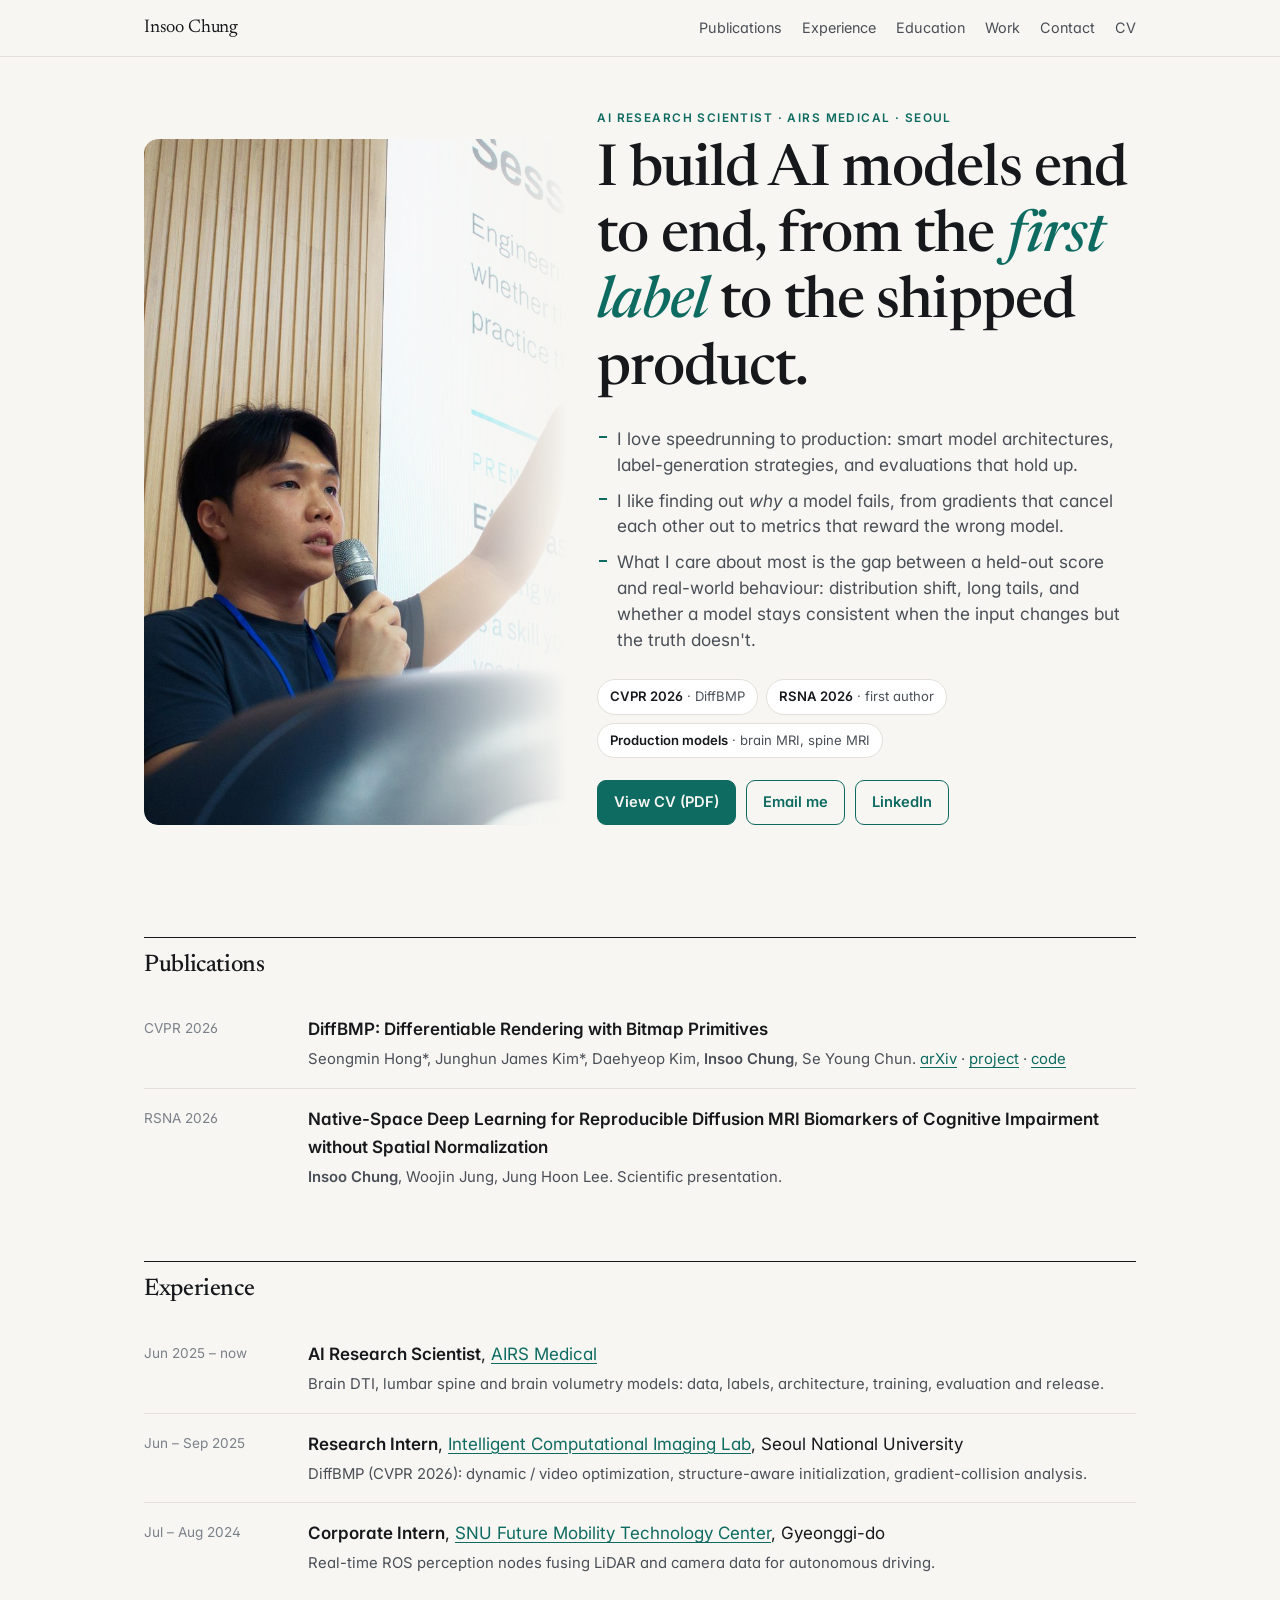
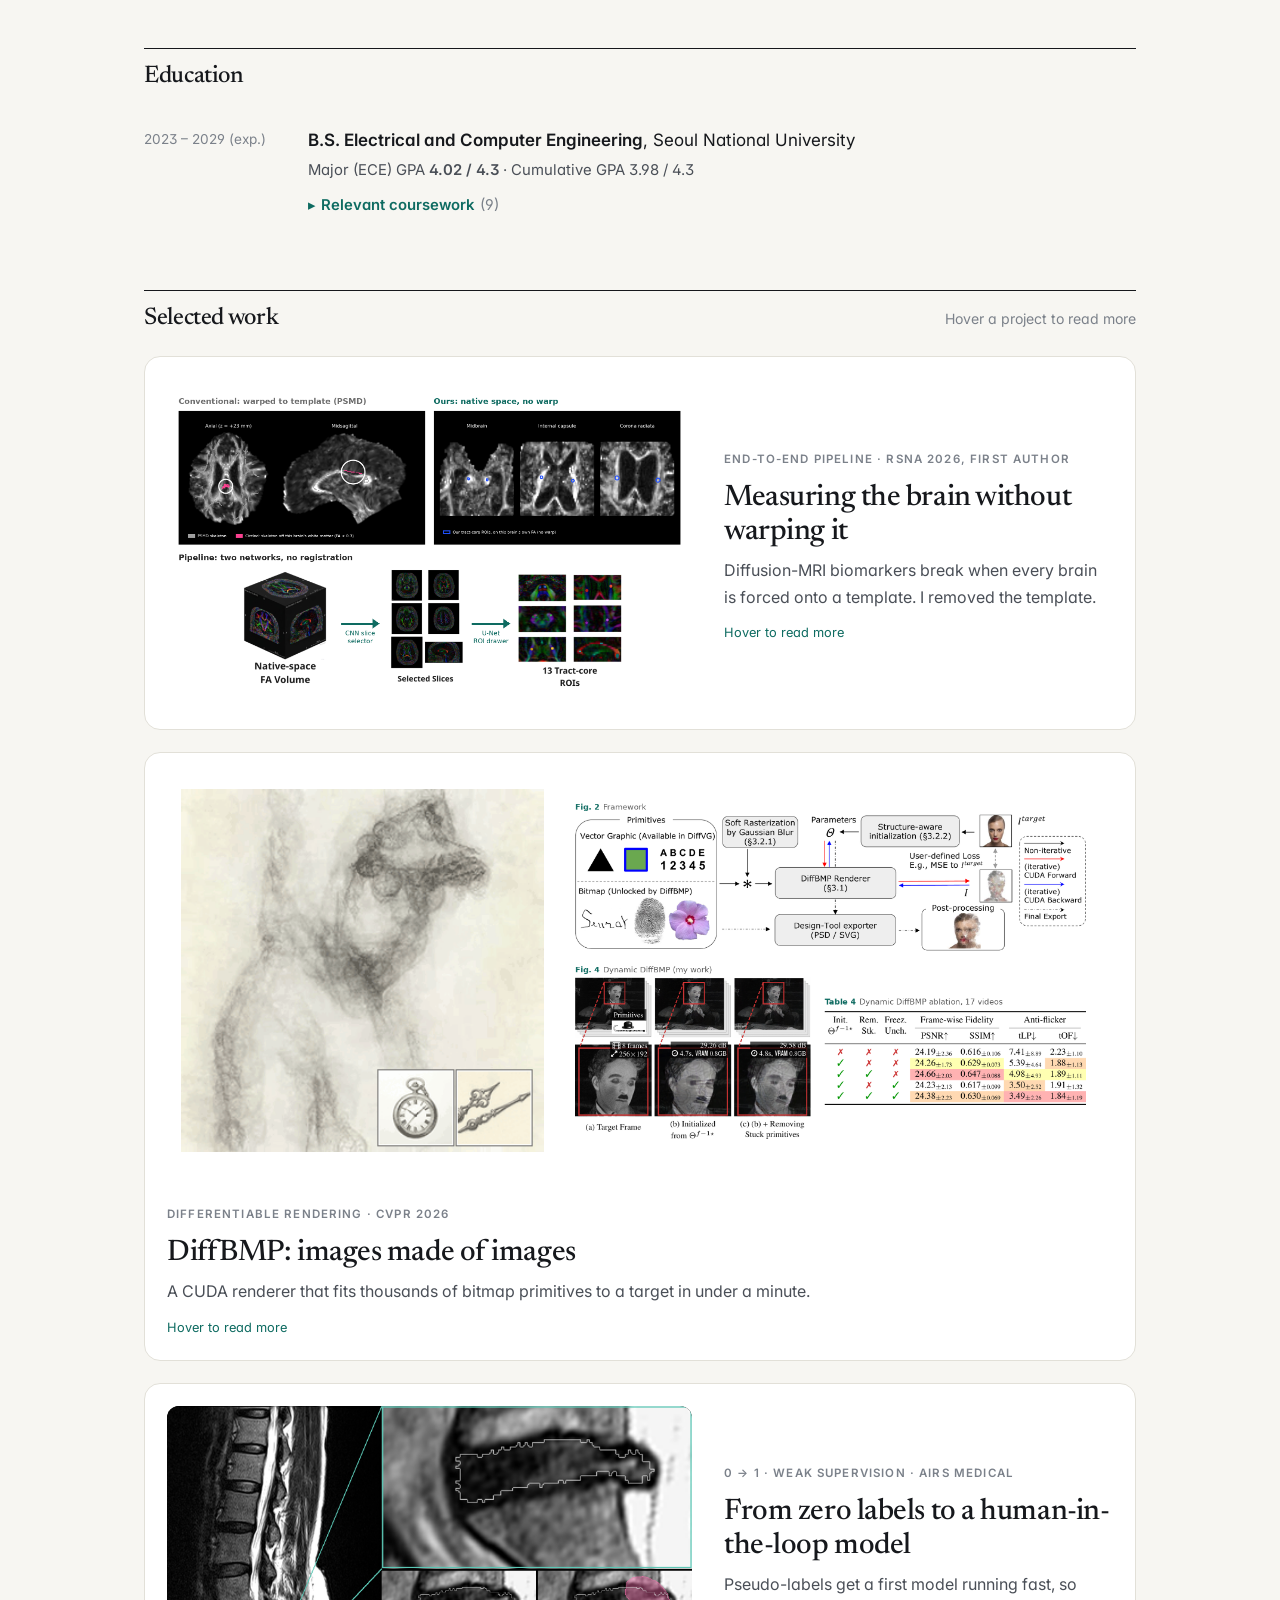
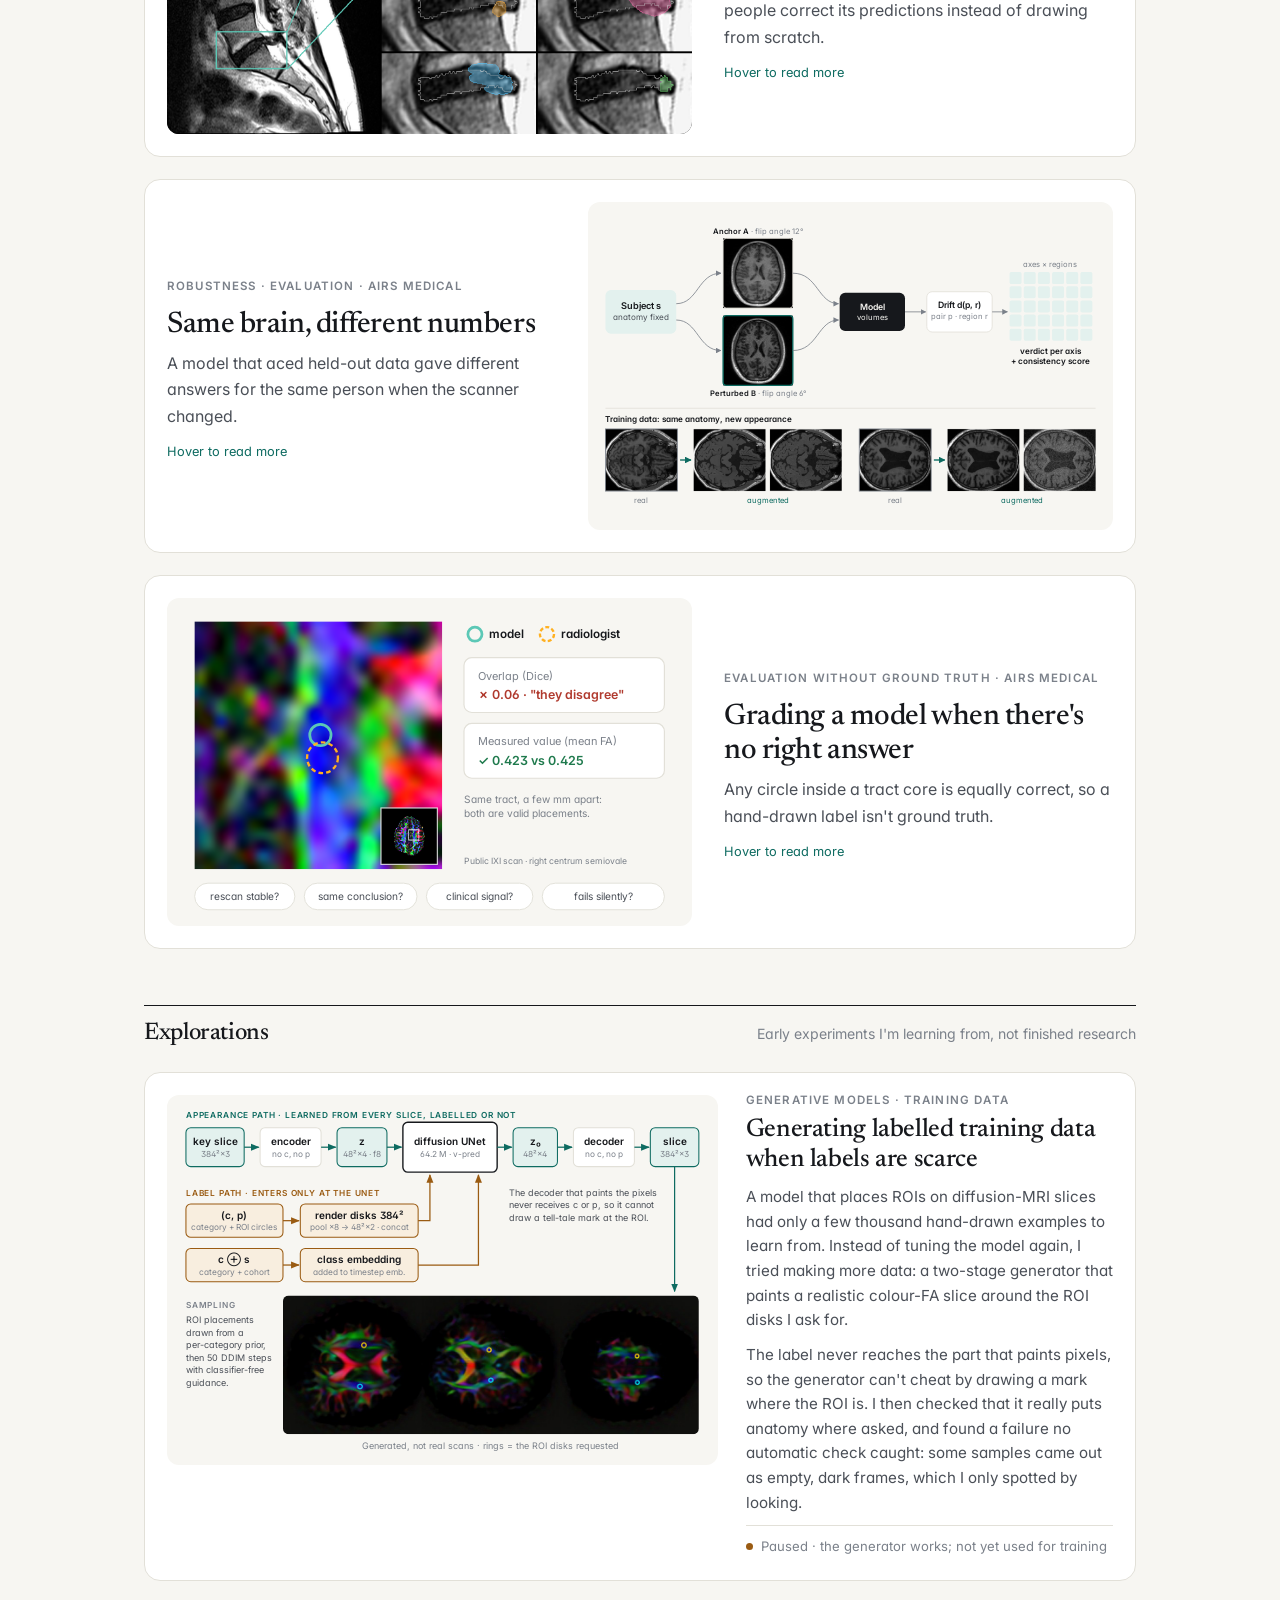
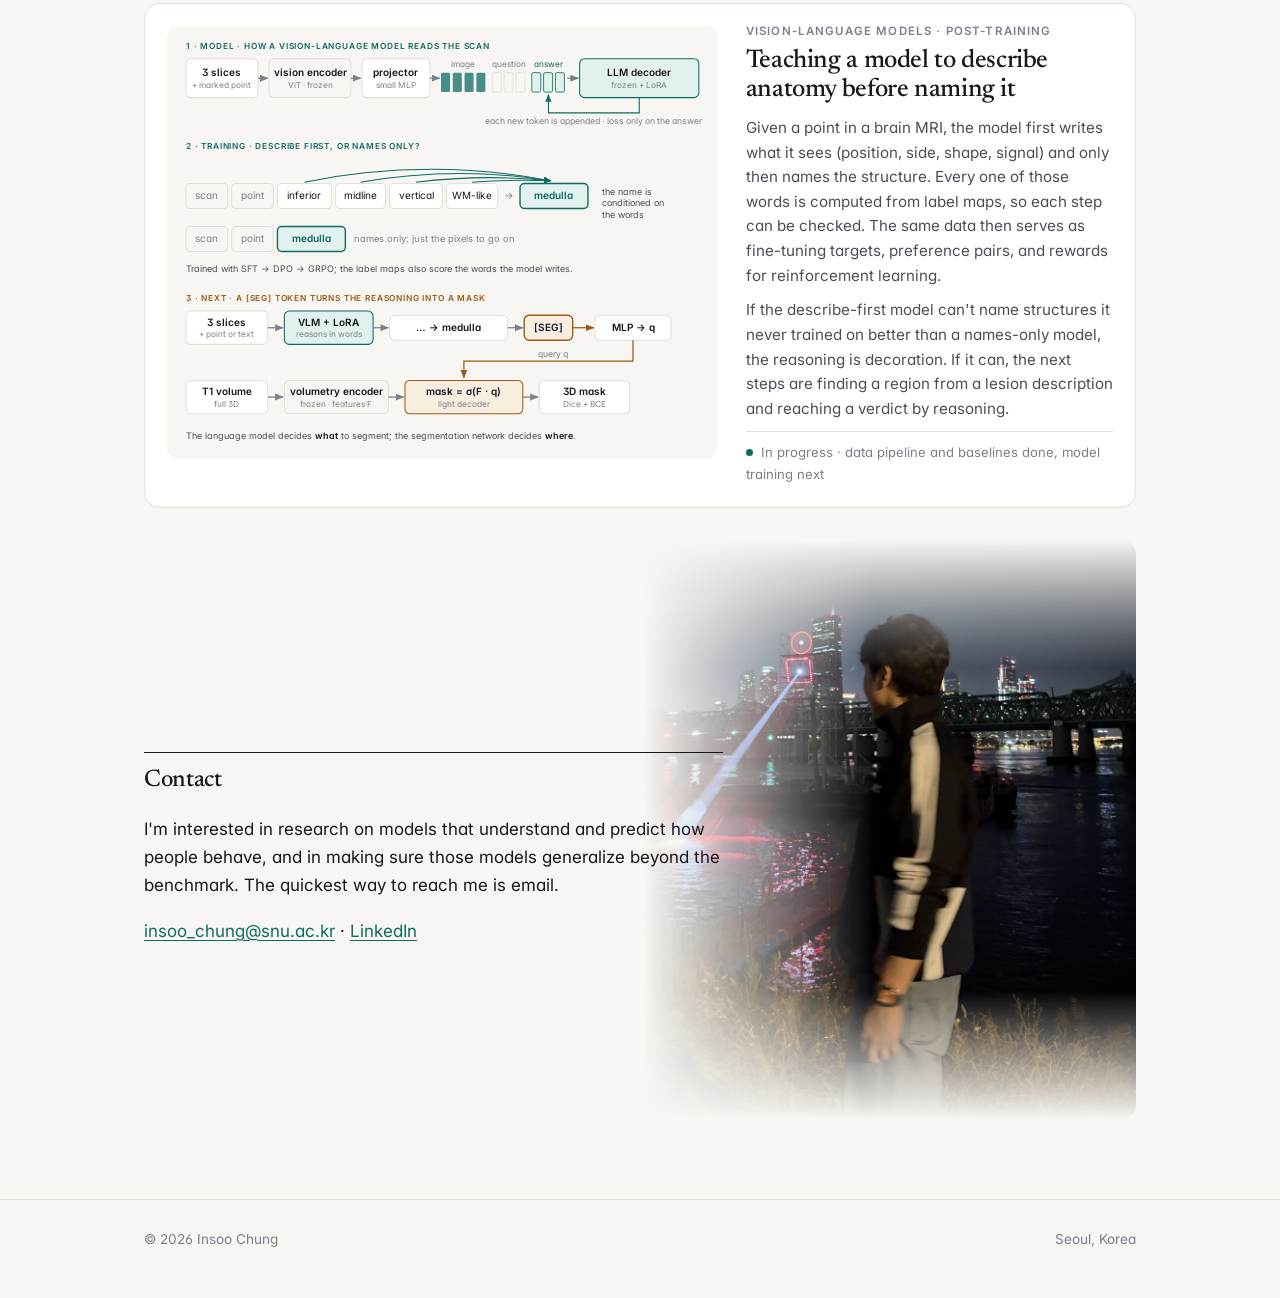
==== commit 709e062f: "Explorations: show how the VLM reads the scan instead of the data pipeline Co-Authored-By: Claude Op" ====
--- a/index.html
+++ b/index.html
@@ -313,19 +313,9 @@
       </article>
 
       <article class="xcard">
-        <div class="visual"><svg viewBox="0 0 760 590" role="img" aria-label="Three panels. Data: T1 volumes and label maps go through a one-off attribute pass into small attribute files, then a text renderer writes training records. Training: the describe-first model writes inferior, midline, vertical and WM-like before the name medulla; the names-only model goes straight to the name. Next: the model writes a SEG token whose hidden state becomes a query that a light decoder combines with frozen volumetry features to output a 3D mask.">
+        <div class="visual"><svg viewBox="0 0 760 590" role="img" aria-label="Three panels. Model: three slices with a marked point pass through a frozen vision encoder and a small projector to become image tokens, which an LLM decoder with LoRA adapters reads along with the question to write the answer one token at a time. Training: the describe-first model writes inferior, midline, vertical and WM-like before the name medulla; the names-only model goes straight to the name. Next: the model writes a SEG token whose hidden state becomes a query that a light decoder combines with frozen volumetry features to output a 3D mask.">
 <defs><marker id="ga" viewBox="0 0 10 10" refX="9" refY="5" markerWidth="7" markerHeight="7" orient="auto-start-reverse"><path d="M0 1 L10 5 L0 9z" class="s-acc"/></marker><marker id="gw" viewBox="0 0 10 10" refX="9" refY="5" markerWidth="7" markerHeight="7" orient="auto-start-reverse"><path d="M0 1 L10 5 L0 9z" class="s-warn"/></marker><marker id="gi" viewBox="0 0 10 10" refX="9" refY="5" markerWidth="7" markerHeight="7" orient="auto-start-reverse"><path d="M0 1 L10 5 L0 9z" class="s-ink3"/></marker></defs>
-<text x="10" y="16" font-size="12" font-weight="600" letter-spacing="1.2" class="s-acc">1 · DATA · EVERY WORD IS COMPUTED FROM A LABEL MAP</text>
-<rect x="10" y="30" width="128" height="56" rx="7" class="s-surface k-rule" stroke-width="1.5"/><text x="74.0" y="55.0" text-anchor="middle" font-size="14.5" font-weight="600" class="s-ink">T1 + label maps</text><text x="74.0" y="72.0" text-anchor="middle" font-size="12" class="s-ink3">every volume</text>
-<line x1="138" y1="58" x2="161" y2="58" class="k-ink3" stroke-width="1.8" marker-end="url(#gi)"/>
-<rect x="163" y="30" width="128" height="56" rx="7" class="s-surface k-rule" stroke-width="1.5"/><text x="227.0" y="55.0" text-anchor="middle" font-size="14.5" font-weight="600" class="s-ink">attribute pass</text><text x="227.0" y="72.0" text-anchor="middle" font-size="12" class="s-ink3">per-structure facts</text>
-<line x1="291" y1="58" x2="314" y2="58" class="k-ink3" stroke-width="1.8" marker-end="url(#gi)"/>
-<rect x="316" y="30" width="128" height="56" rx="7" class="s-accsoft k-acc" stroke-width="1.5"/><text x="380.0" y="55.0" text-anchor="middle" font-size="14.5" font-weight="600" class="s-ink">attribute files</text><text x="380.0" y="72.0" text-anchor="middle" font-size="12" class="s-ink3">small, reused</text>
-<line x1="444" y1="58" x2="467" y2="58" class="k-ink3" stroke-width="1.8" marker-end="url(#gi)"/>
-<rect x="469" y="30" width="128" height="56" rx="7" class="s-surface k-rule" stroke-width="1.5"/><text x="533.0" y="55.0" text-anchor="middle" font-size="14.5" font-weight="600" class="s-ink">text renderer</text><text x="533.0" y="72.0" text-anchor="middle" font-size="12" class="s-ink3">templates + LLM</text>
-<line x1="597" y1="58" x2="620" y2="58" class="k-ink3" stroke-width="1.8" marker-end="url(#gi)"/>
-<rect x="622" y="30" width="128" height="56" rx="7" class="s-surface k-rule" stroke-width="1.5"/><text x="686.0" y="55.0" text-anchor="middle" font-size="14.5" font-weight="600" class="s-ink">training records</text><text x="686.0" y="72.0" text-anchor="middle" font-size="12" class="s-ink3">JSONL → GPU</text>
-<path d="M10 96 V104 H444 V96 M469 96 V104 H750 V96" class="k-ink3" stroke-width="1.2" fill="none"/><text x="227" y="122" text-anchor="middle" font-size="12.5" class="s-ink3">CPU · run once over the whole dataset</text><text x="610" y="122" text-anchor="middle" font-size="12.5" class="s-ink3">per experiment · minutes</text>
+<text x="10" y="16" font-size="12" font-weight="600" letter-spacing="1.2" class="s-acc">1 · MODEL · HOW A VISION-LANGUAGE MODEL READS THE SCAN</text><rect x="10" y="30" width="104" height="56" rx="7" class="s-surface k-rule" stroke-width="1.5"/><text x="62.0" y="55.0" text-anchor="middle" font-size="14.5" font-weight="600" class="s-ink">3 slices</text><text x="62.0" y="72.0" text-anchor="middle" font-size="12" class="s-ink3">+ marked point</text><line x1="114" y1="58" x2="128" y2="58" class="k-ink3" stroke-width="1.8" marker-end="url(#gi)"/><rect x="130" y="30" width="118" height="56" rx="7" class="s-bg k-rule" stroke-width="1.5"/><text x="189.0" y="55.0" text-anchor="middle" font-size="14.5" font-weight="600" class="s-ink">vision encoder</text><text x="189.0" y="72.0" text-anchor="middle" font-size="12" class="s-ink3">ViT · frozen</text><line x1="248" y1="58" x2="262" y2="58" class="k-ink3" stroke-width="1.8" marker-end="url(#gi)"/><rect x="264" y="30" width="98" height="56" rx="7" class="s-surface k-rule" stroke-width="1.5"/><text x="313.0" y="55.0" text-anchor="middle" font-size="14.5" font-weight="600" class="s-ink">projector</text><text x="313.0" y="72.0" text-anchor="middle" font-size="12" class="s-ink3">small MLP</text><line x1="362" y1="58" x2="376" y2="58" class="k-ink3" stroke-width="1.8" marker-end="url(#gi)"/><rect x="378" y="50" width="13" height="28" rx="2" class="s-acc" opacity=".75"/><rect x="395" y="50" width="13" height="28" rx="2" class="s-acc" opacity=".75"/><rect x="412" y="50" width="13" height="28" rx="2" class="s-acc" opacity=".75"/><rect x="429" y="50" width="13" height="28" rx="2" class="s-acc" opacity=".75"/><rect x="452" y="50" width="13" height="28" rx="2" class="s-bg k-rule" stroke-width="1.2"/><rect x="469" y="50" width="13" height="28" rx="2" class="s-bg k-rule" stroke-width="1.2"/><rect x="486" y="50" width="13" height="28" rx="2" class="s-bg k-rule" stroke-width="1.2"/><rect x="509" y="50" width="13" height="28" rx="2" class="s-accsoft k-acc" stroke-width="1.2"/><rect x="526" y="50" width="13" height="28" rx="2" class="s-accsoft k-acc" stroke-width="1.2"/><rect x="543" y="50" width="13" height="28" rx="2" class="s-accsoft k-acc" stroke-width="1.2"/><text x="410" y="42" text-anchor="middle" font-size="12" class="s-ink3">image</text><text x="476" y="42" text-anchor="middle" font-size="12" class="s-ink3">question</text><text x="533" y="42" text-anchor="middle" font-size="12" class="s-acc">answer</text><line x1="560" y1="58" x2="576" y2="58" class="k-ink3" stroke-width="1.8" marker-end="url(#gi)"/><rect x="578" y="30" width="172" height="56" rx="7" class="s-accsoft k-acc" stroke-width="1.5"/><text x="664.0" y="55.0" text-anchor="middle" font-size="14.5" font-weight="600" class="s-ink">LLM decoder</text><text x="664.0" y="72.0" text-anchor="middle" font-size="12" class="s-ink3">frozen + LoRA</text><path d="M664.0 86 V108 H533 V82" class="k-acc" stroke-width="1.6" fill="none" marker-end="url(#ga)"/><text x="598.5" y="124" text-anchor="middle" font-size="12.5" class="s-ink3">each new token is appended · loss only on the answer</text>
 <text x="10" y="160" font-size="12" font-weight="600" letter-spacing="1.2" class="s-acc">2 · TRAINING · DESCRIBE FIRST, OR NAMES ONLY?</text>
 <rect x="10" y="210" width="60" height="36" rx="6" class="s-bg k-rule" stroke-width="1.5"/><text x="40.0" y="233" text-anchor="middle" font-size="14.5" class="s-ink3">scan</text>
 <rect x="76" y="210" width="60" height="36" rx="6" class="s-bg k-rule" stroke-width="1.5"/><text x="106.0" y="233" text-anchor="middle" font-size="14.5" class="s-ink3">point</text>
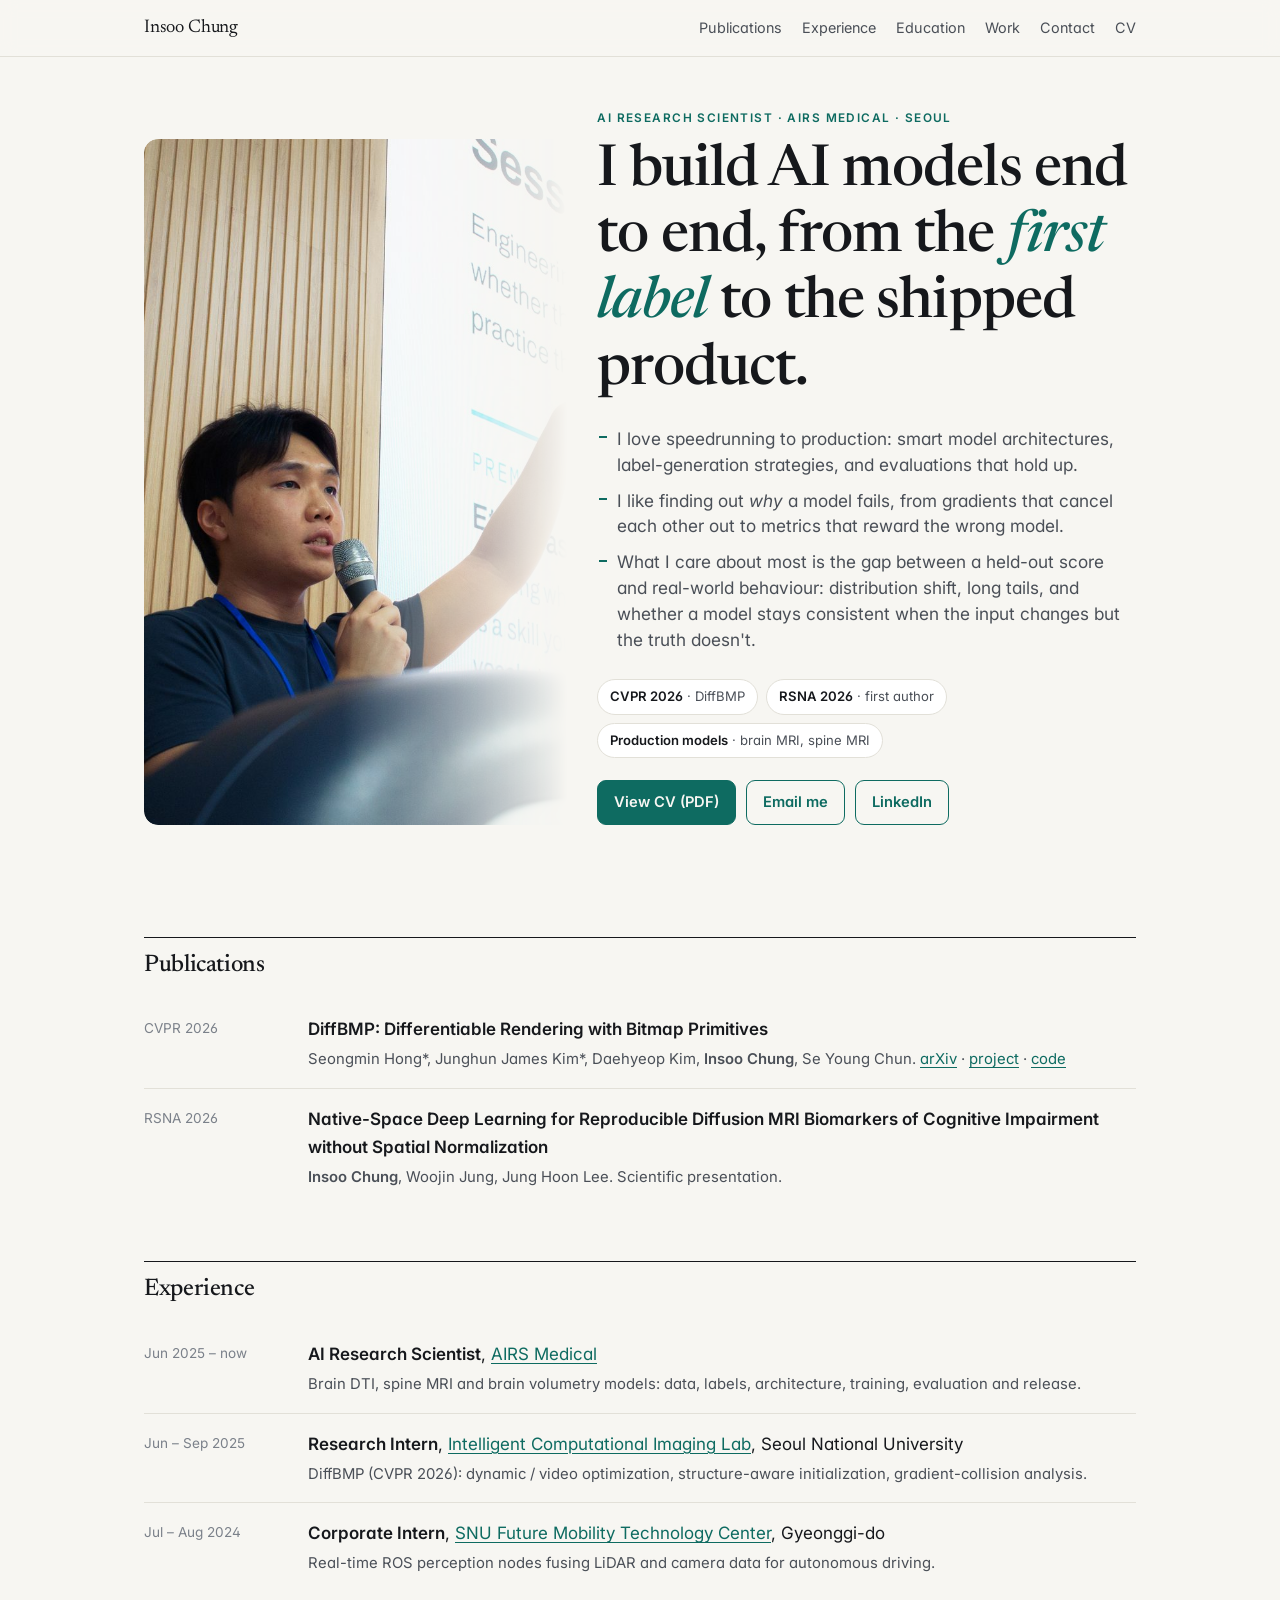
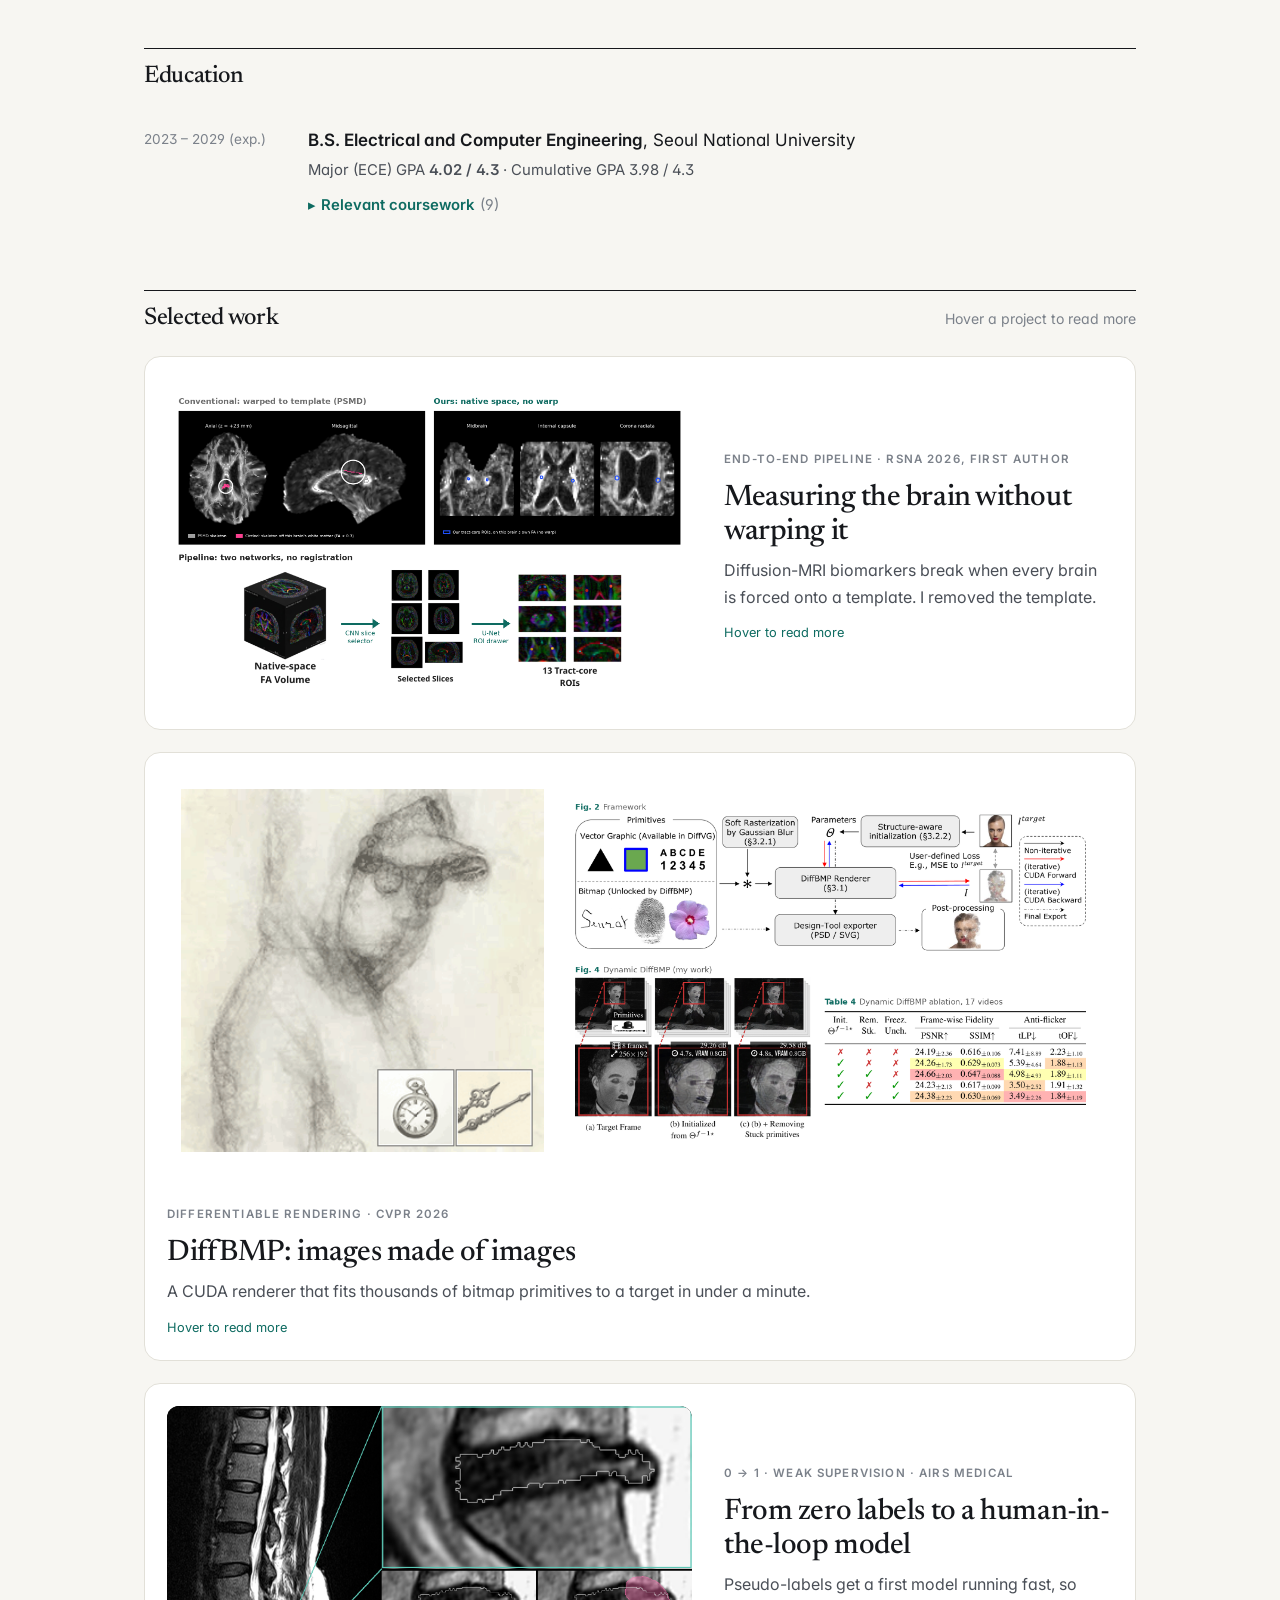
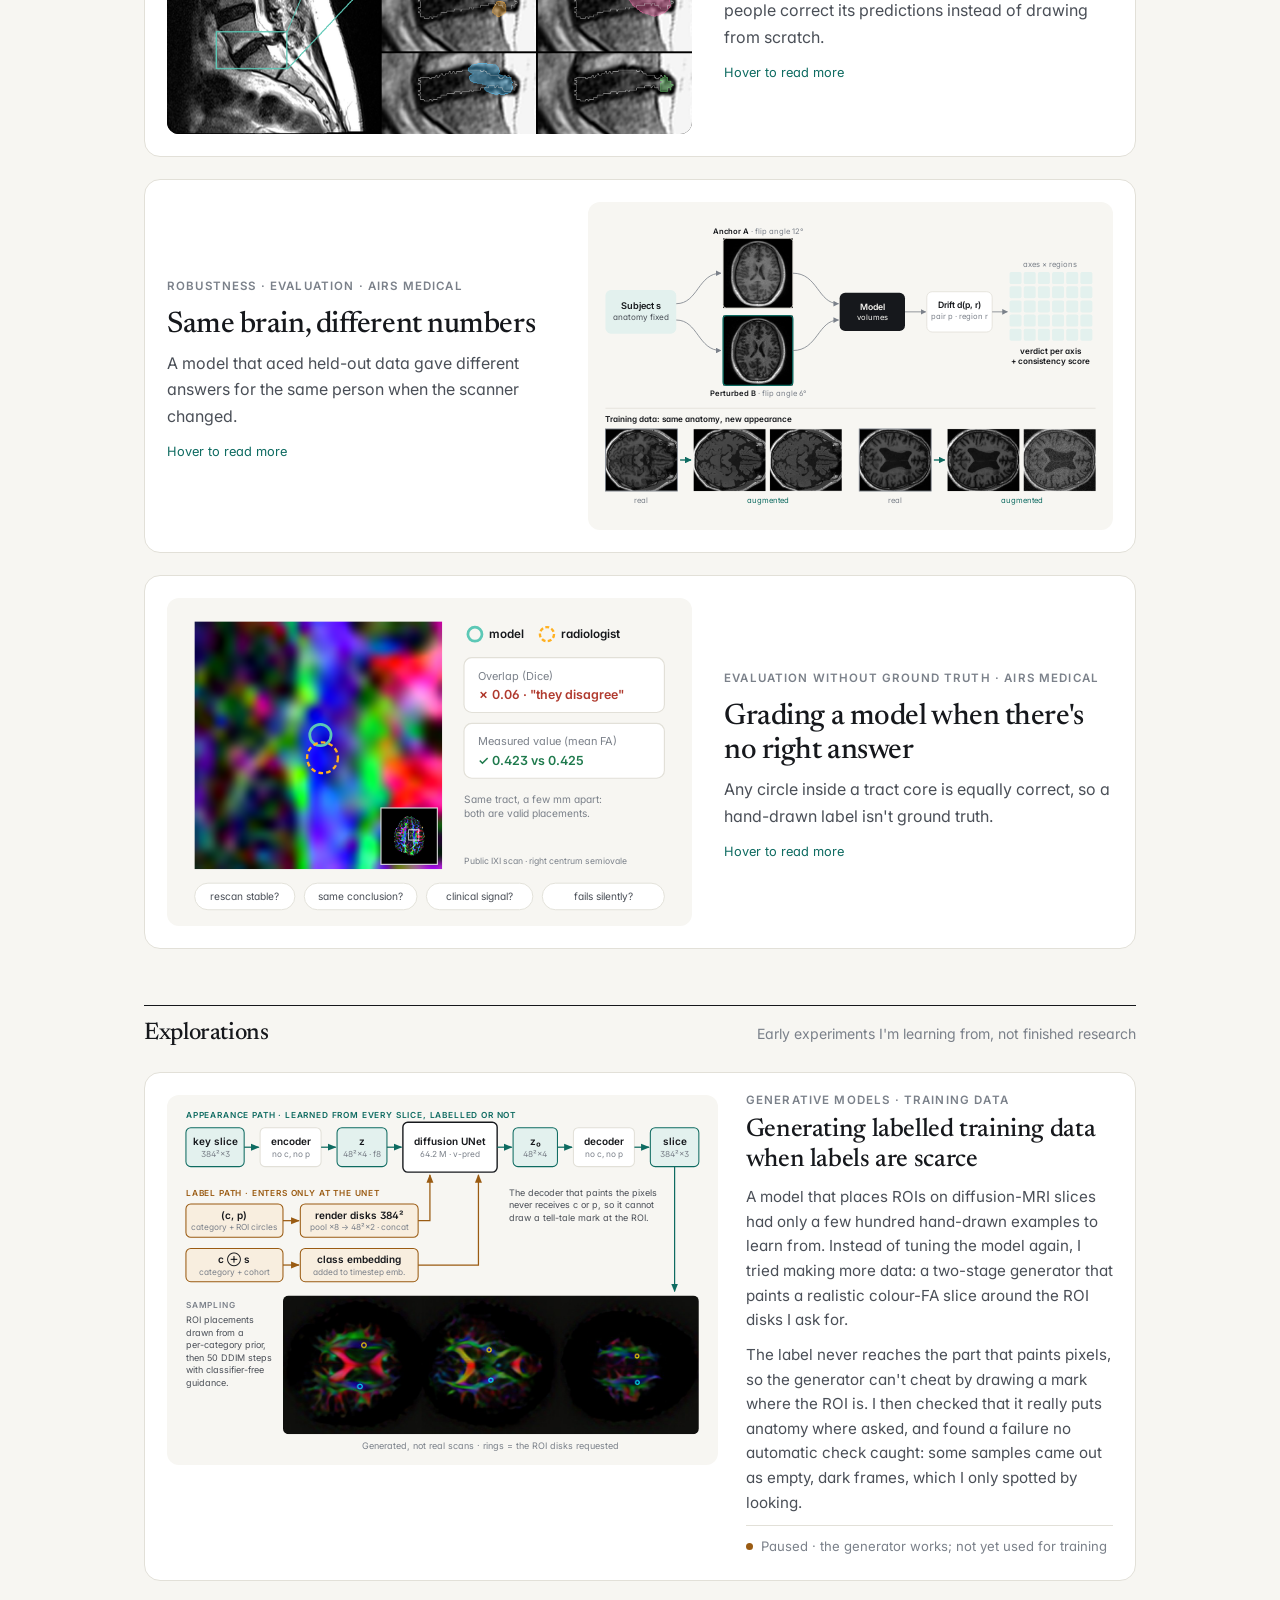
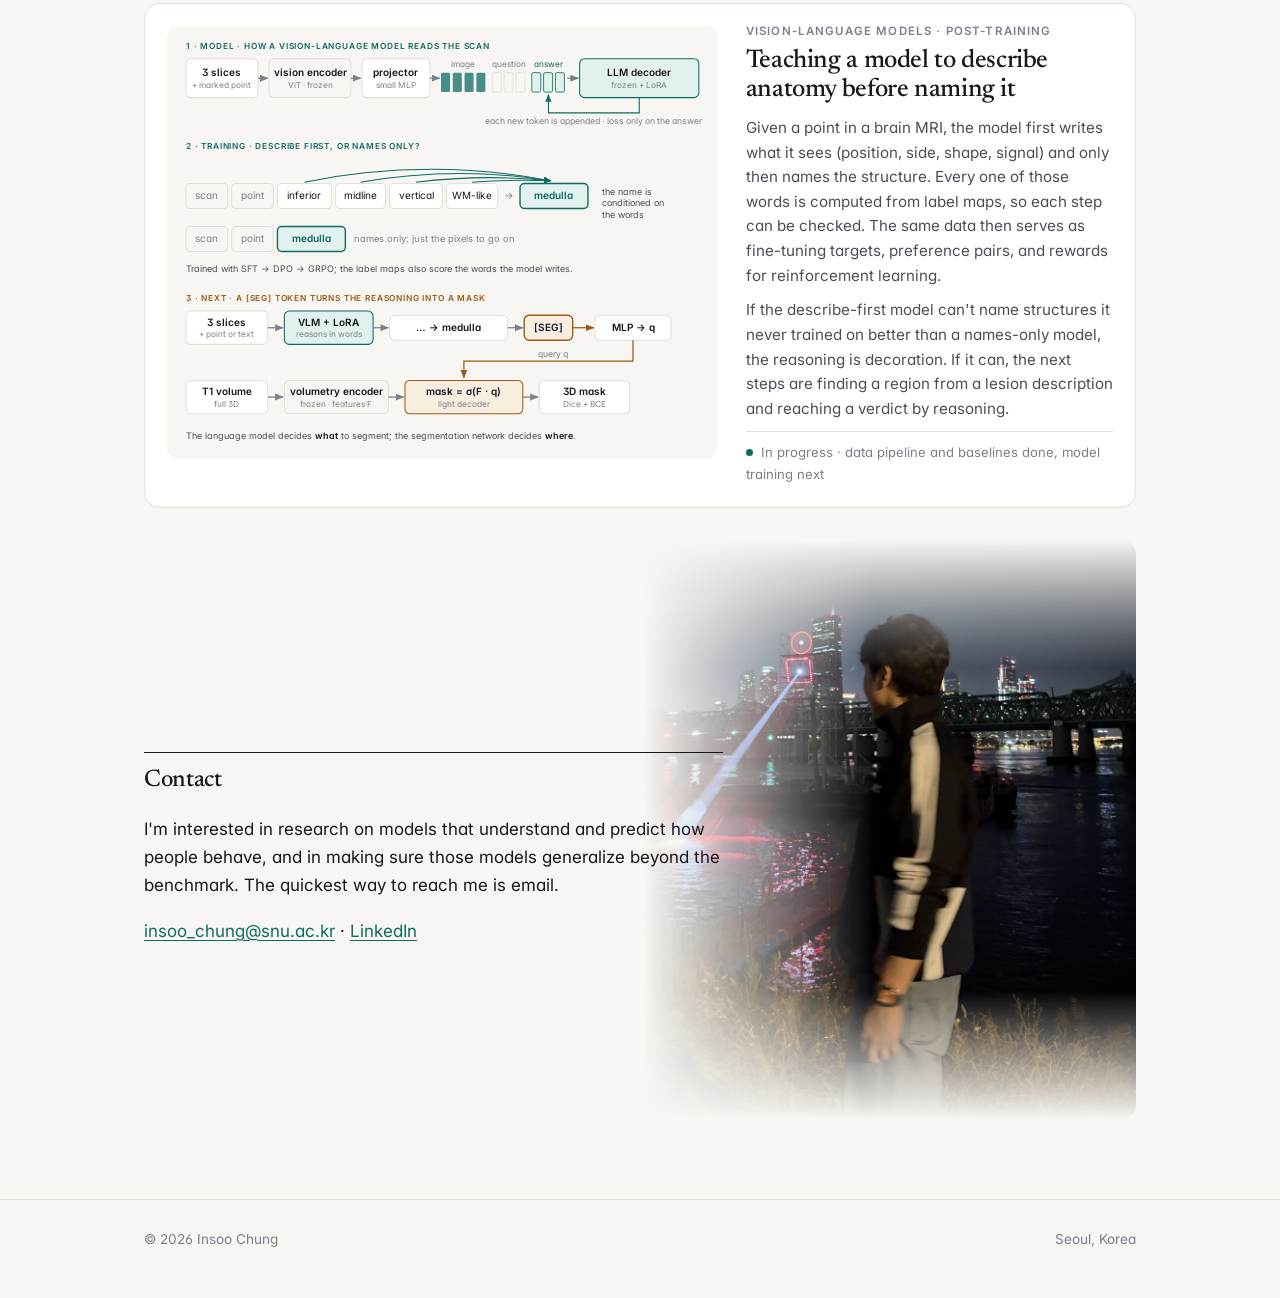
==== commit 4fc95d65: "Correct the label count and use spine MRI naming Co-Authored-By: Claude Opus 5.5 <noreply@anthropic." ====
--- a/index.html
+++ b/index.html
@@ -77,7 +77,7 @@
       <li>
         <span class="when">Jun 2025 – now</span>
         <div class="what"><b>AI Research Scientist</b>, <a href="https://airsmed.com/">AIRS Medical</a>
-          <p>Brain DTI, lumbar spine and brain volumetry models: data, labels, architecture, training, evaluation and release.</p></div>
+          <p>Brain DTI, spine MRI and brain volumetry models: data, labels, architecture, training, evaluation and release.</p></div>
       </li>
       <li>
         <span class="when">Jun – Sep 2025</span>
@@ -150,7 +150,7 @@
           <h3>From zero labels to a human-in-the-loop model</h3>
           <p class="hook">Pseudo-labels get a first model running fast, so people correct its predictions instead of drawing from scratch.</p>
           <div class="hint">Hover to read more</div>
-          <div class="more"><div><p>I'm building a lumbar-spine MRI product on my own, starting with deciding which measurements matter clinically. The bottleneck was labels: open datasets only say whether each disc is abnormal. I used <b>several weakly supervised strategies to turn those weak labels into pixel-level training labels</b> (classification → segmentation) <b>with no manual annotation</b>. That is what gets the snowball rolling: once a model proposes plausible masks, an annotator only makes small corrections, and each round of corrections trains the next model. The figure shows candidate labels for one herniated disc. I also built a pseudo-labeling toolkit that my team has since adopted.<span class="credit">Image: public SPIDER lumbar-spine dataset.</span></p></div></div>
+          <div class="more"><div><p>I'm building a spine MRI product on my own, starting with deciding which measurements matter clinically. The bottleneck was labels: open datasets only say whether each disc is abnormal. I used <b>several weakly supervised strategies to turn those weak labels into pixel-level training labels</b> (classification → segmentation) <b>with no manual annotation</b>. That is what gets the snowball rolling: once a model proposes plausible masks, an annotator only makes small corrections, and each round of corrections trains the next model. The figure shows candidate labels for one herniated disc. I also built a pseudo-labeling toolkit that my team has since adopted.<span class="credit">Image: public SPIDER lumbar-spine dataset.</span></p></div></div>
         </div>
       </article>
 
@@ -306,7 +306,7 @@
         <div class="xtext">
         <span class="tag">Generative models · training data</span>
         <h3>Generating labelled training data when labels are scarce</h3>
-        <p>A model that places ROIs on diffusion-MRI slices had only a few thousand hand-drawn examples to learn from. Instead of tuning the model again, I tried making more data: a two-stage generator that paints a realistic colour-FA slice around the ROI disks I ask for.</p>
+        <p>A model that places ROIs on diffusion-MRI slices had only a few hundred hand-drawn examples to learn from. Instead of tuning the model again, I tried making more data: a two-stage generator that paints a realistic colour-FA slice around the ROI disks I ask for.</p>
         <p>The label never reaches the part that paints pixels, so the generator can't cheat by drawing a mark where the ROI is. I then checked that it really puts anatomy where asked, and found a failure no automatic check caught: some samples came out as empty, dark frames, which I only spotted by looking.</p>
         <p class="status">Paused · the generator works; not yet used for training</p>
         </div>
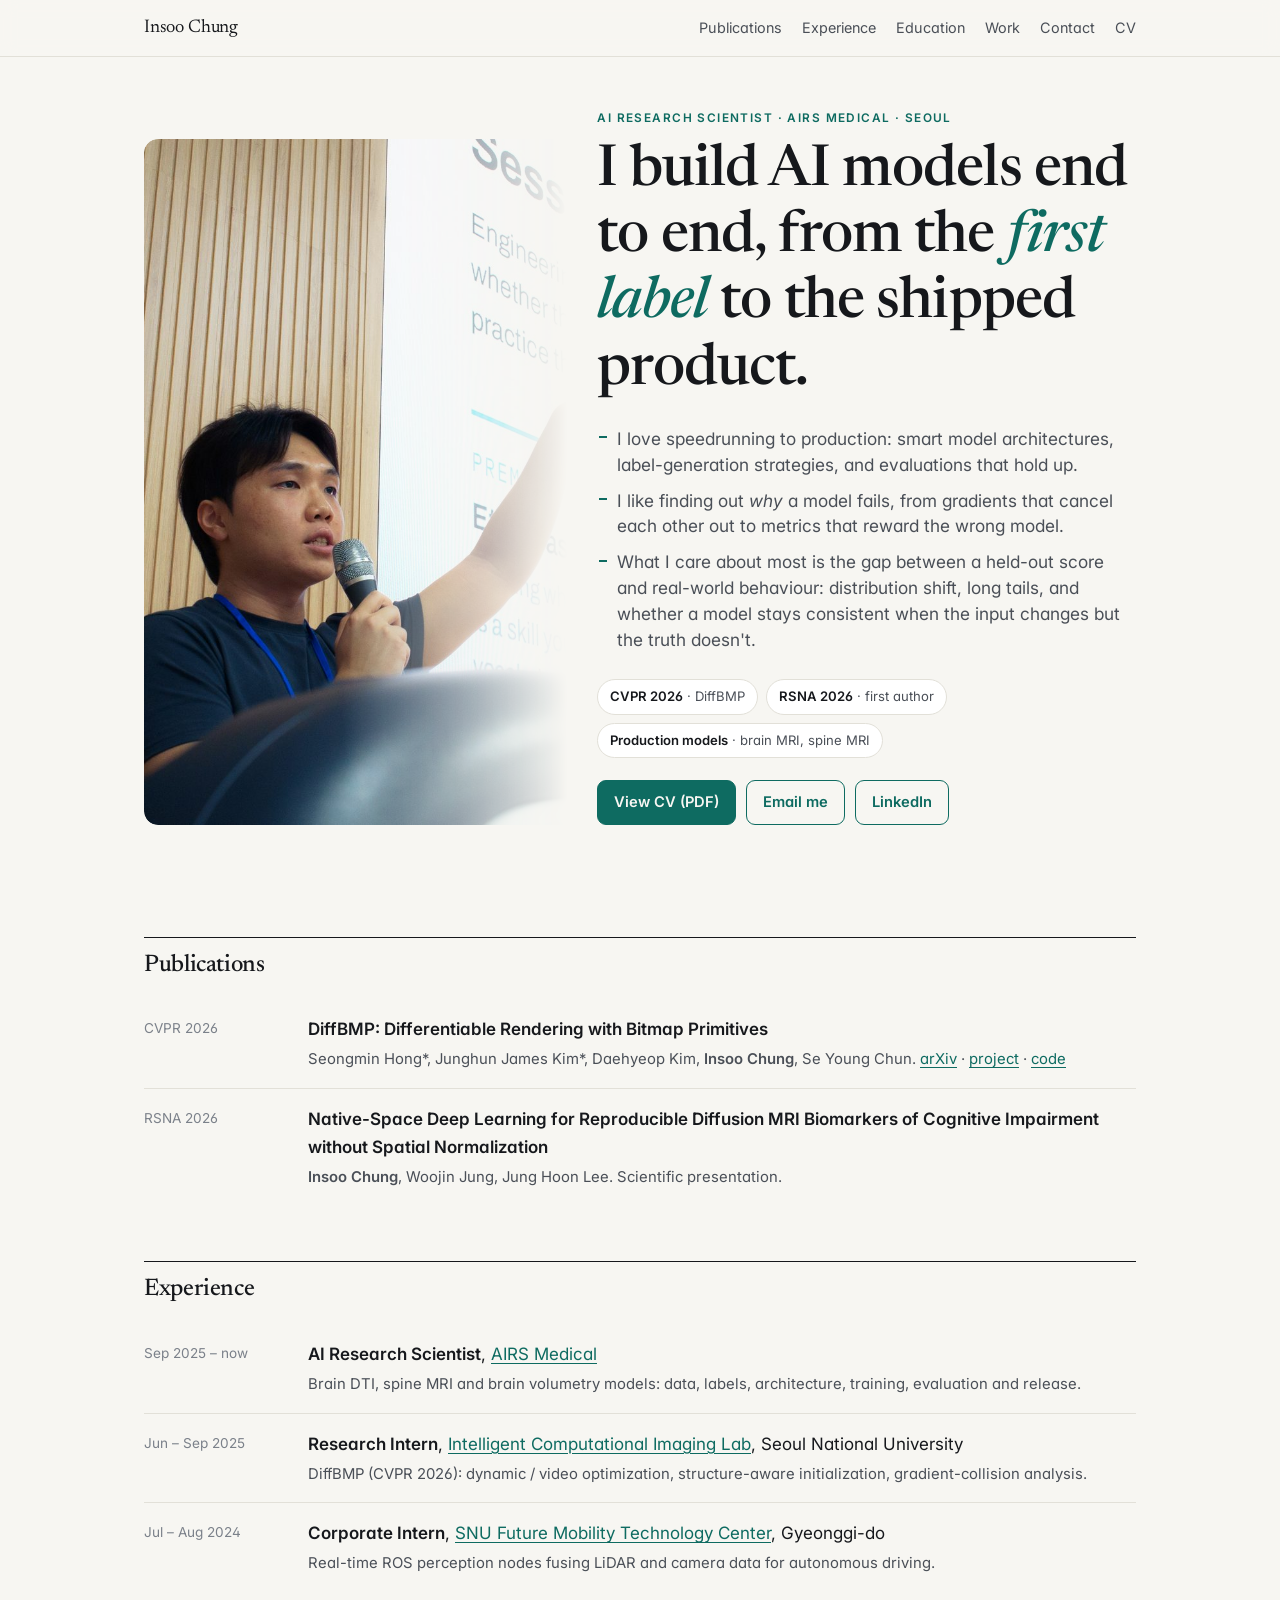
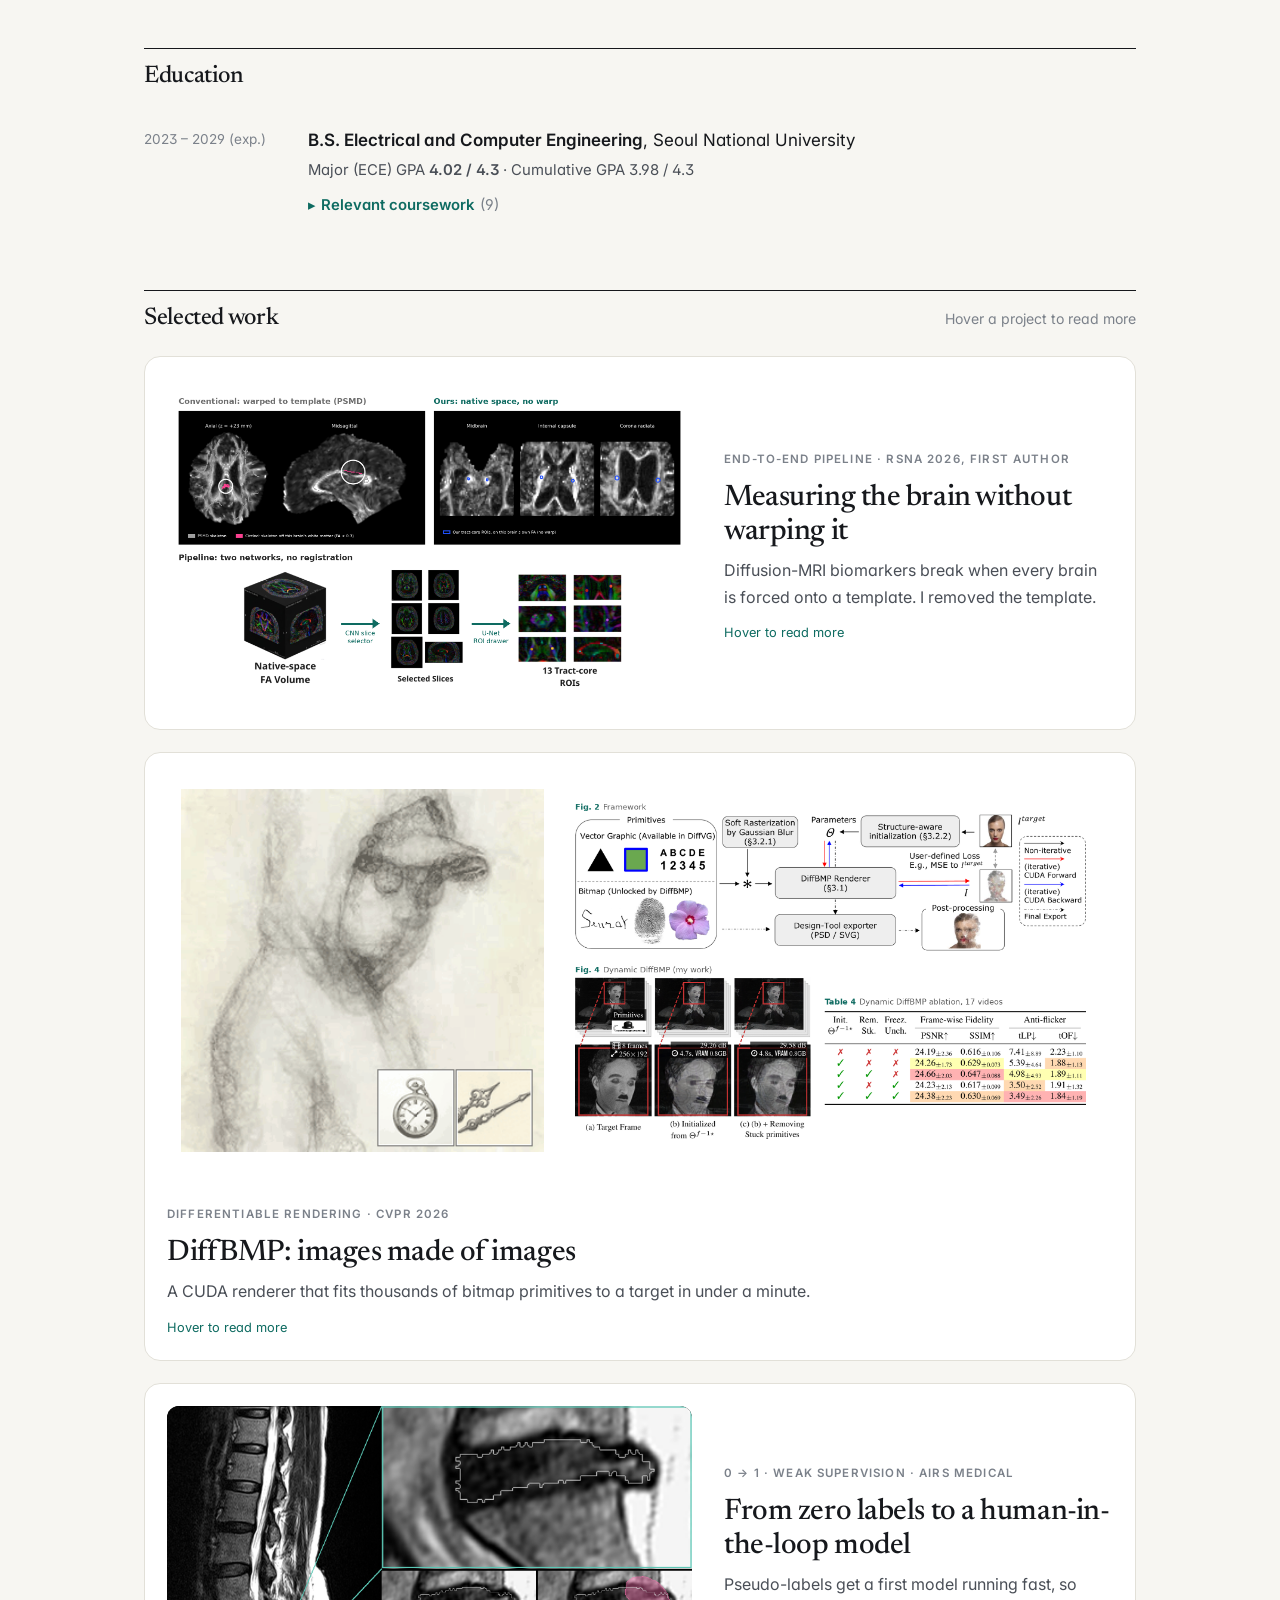
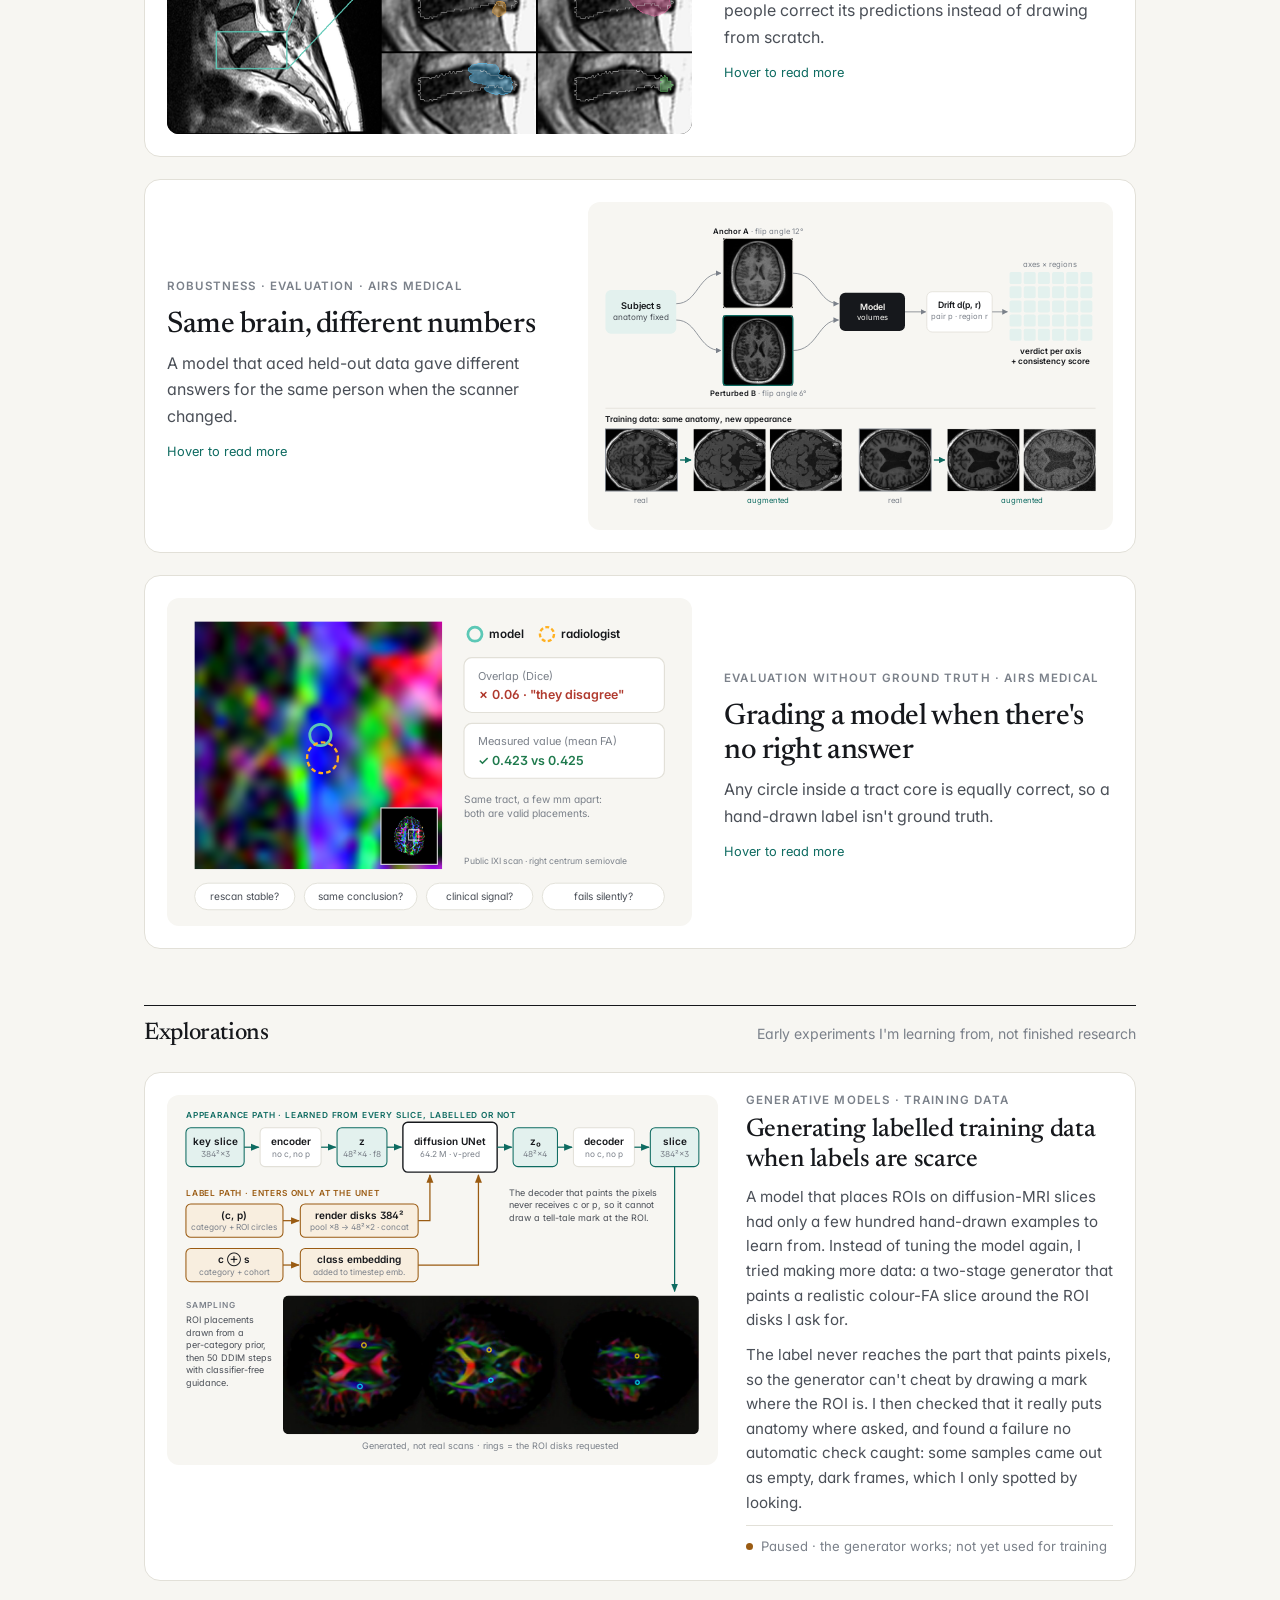
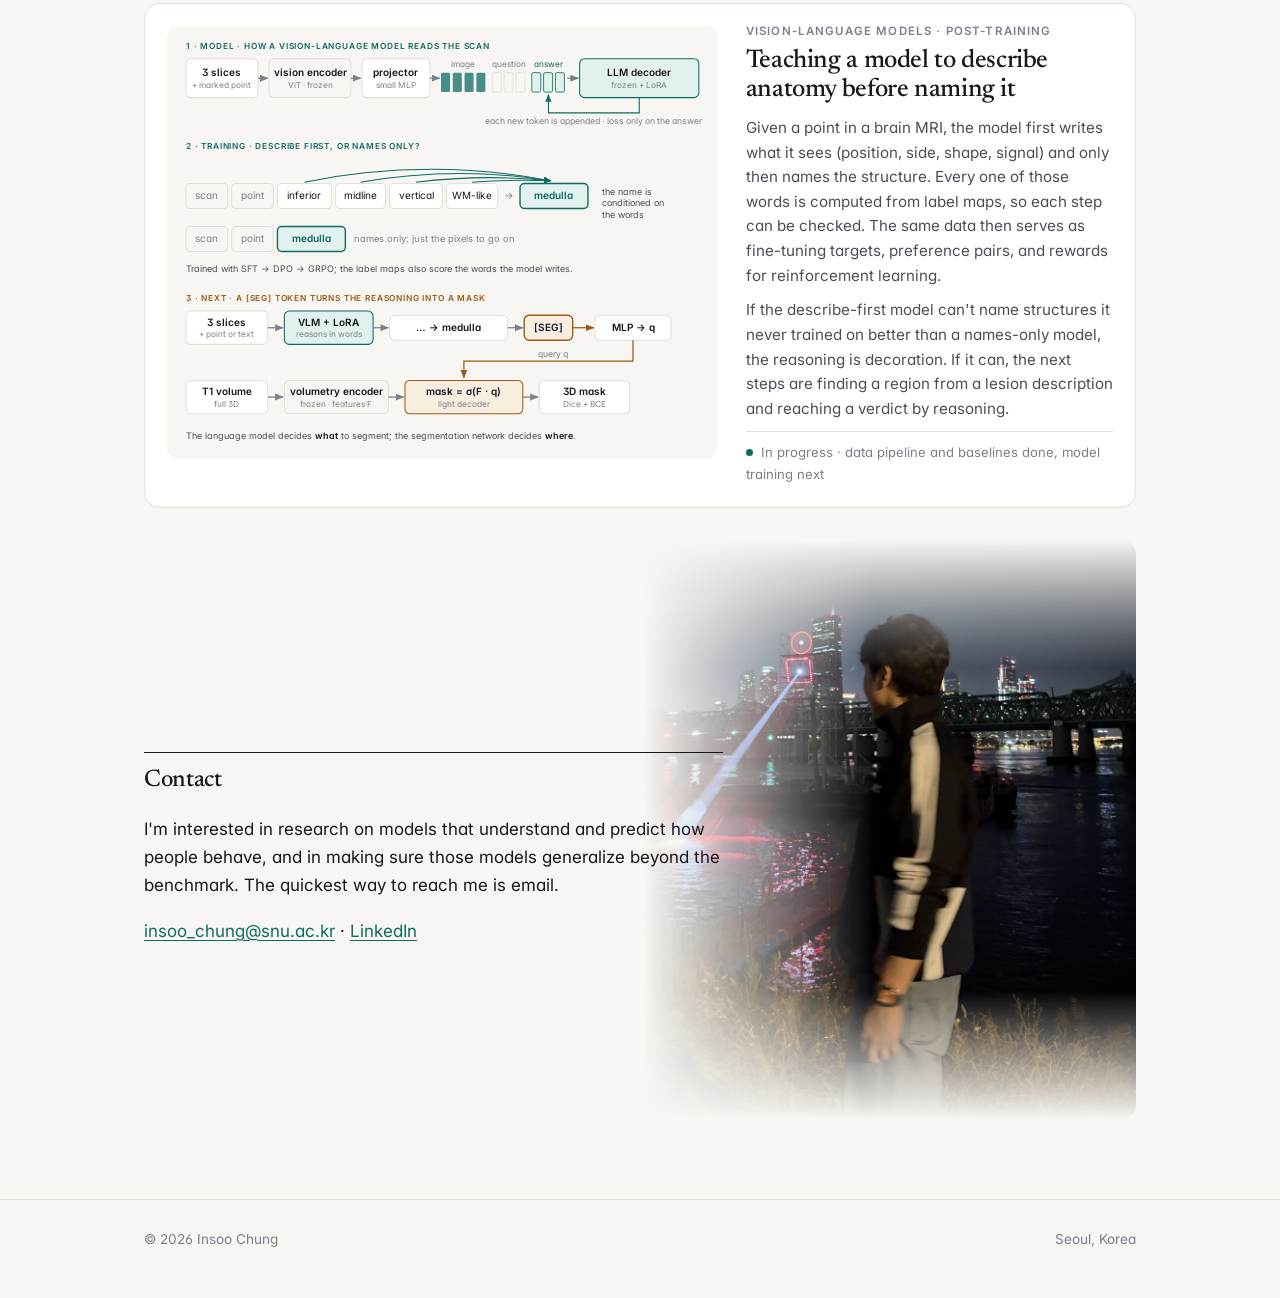
==== commit 710404ed: "Correct the AIRS Medical start date to September 2025 Co-Authored-By: Claude Opus 5.5 <noreply@anthr" ====
--- a/index.html
+++ b/index.html
@@ -75,7 +75,7 @@
     <div class="section-head"><h2>Experience</h2></div>
     <ul class="list">
       <li>
-        <span class="when">Jun 2025 – now</span>
+        <span class="when">Sep 2025 – now</span>
         <div class="what"><b>AI Research Scientist</b>, <a href="https://airsmed.com/">AIRS Medical</a>
           <p>Brain DTI, spine MRI and brain volumetry models: data, labels, architecture, training, evaluation and release.</p></div>
       </li>
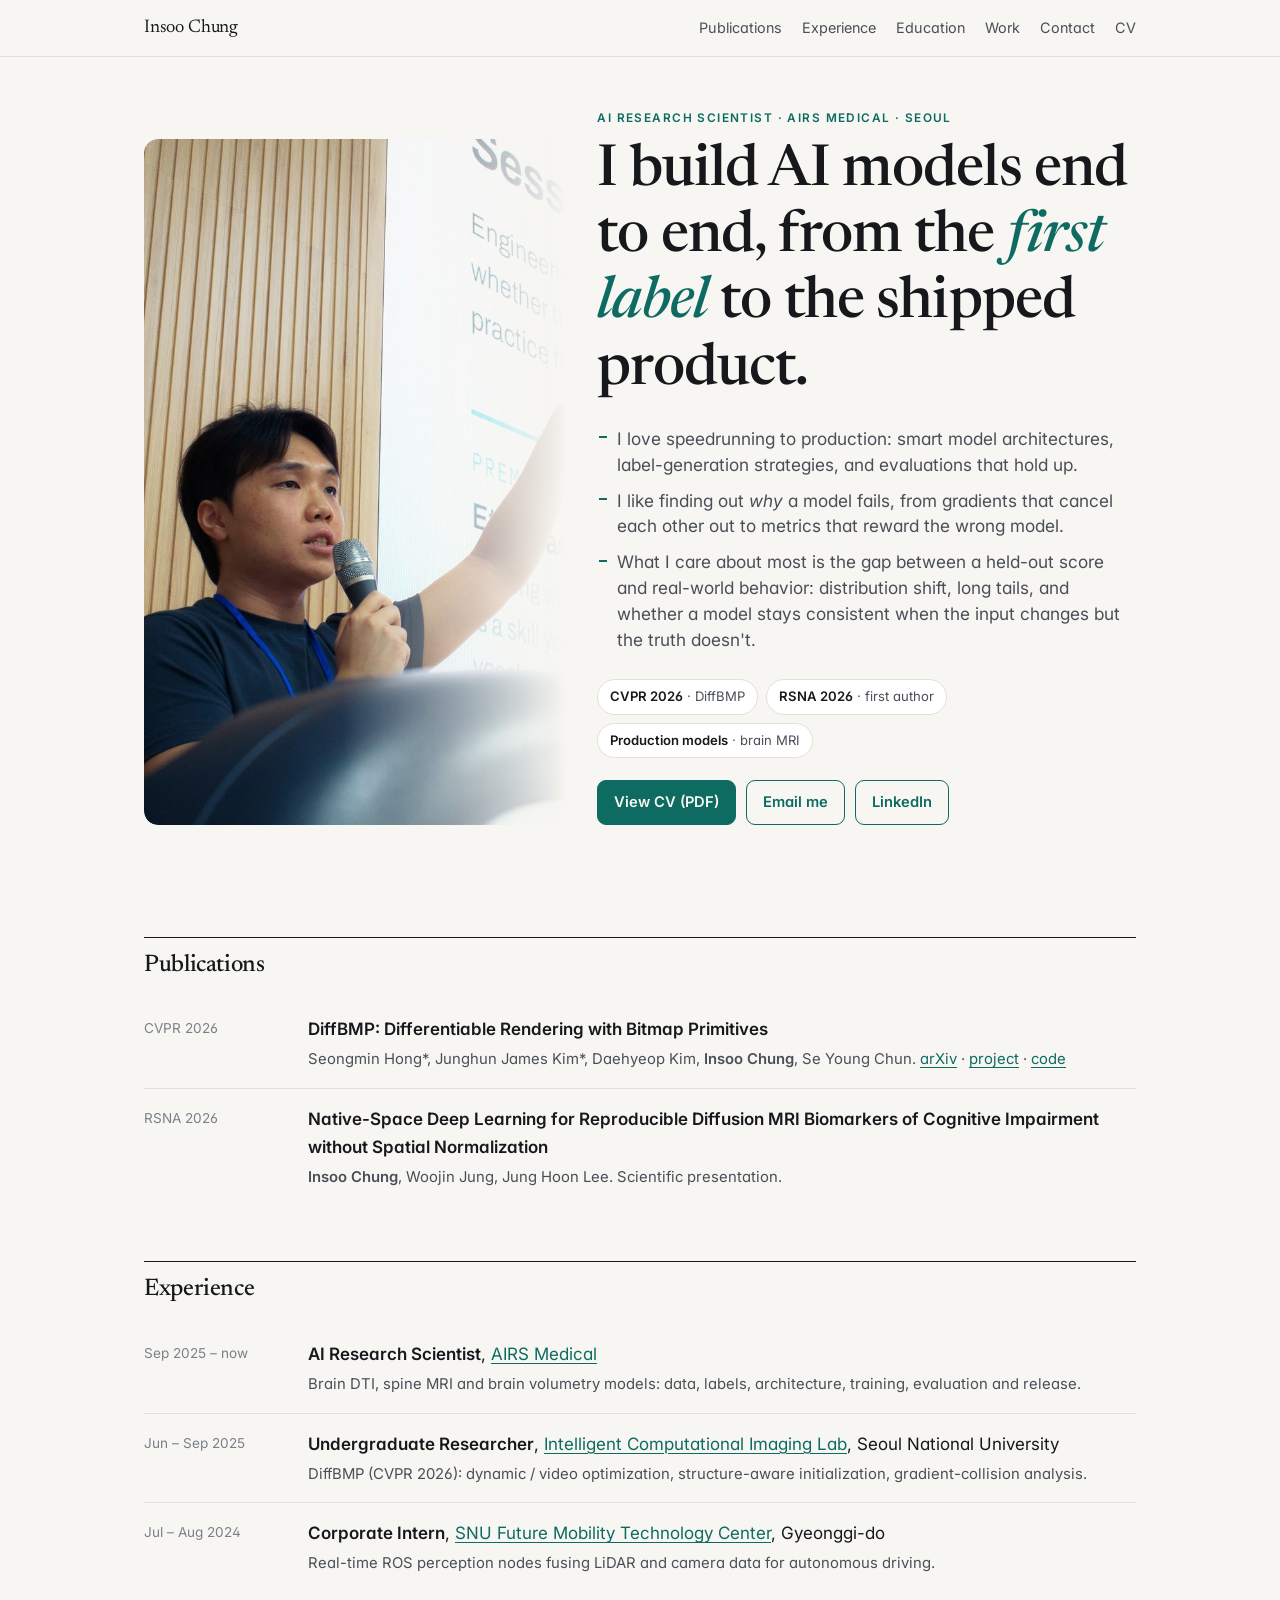
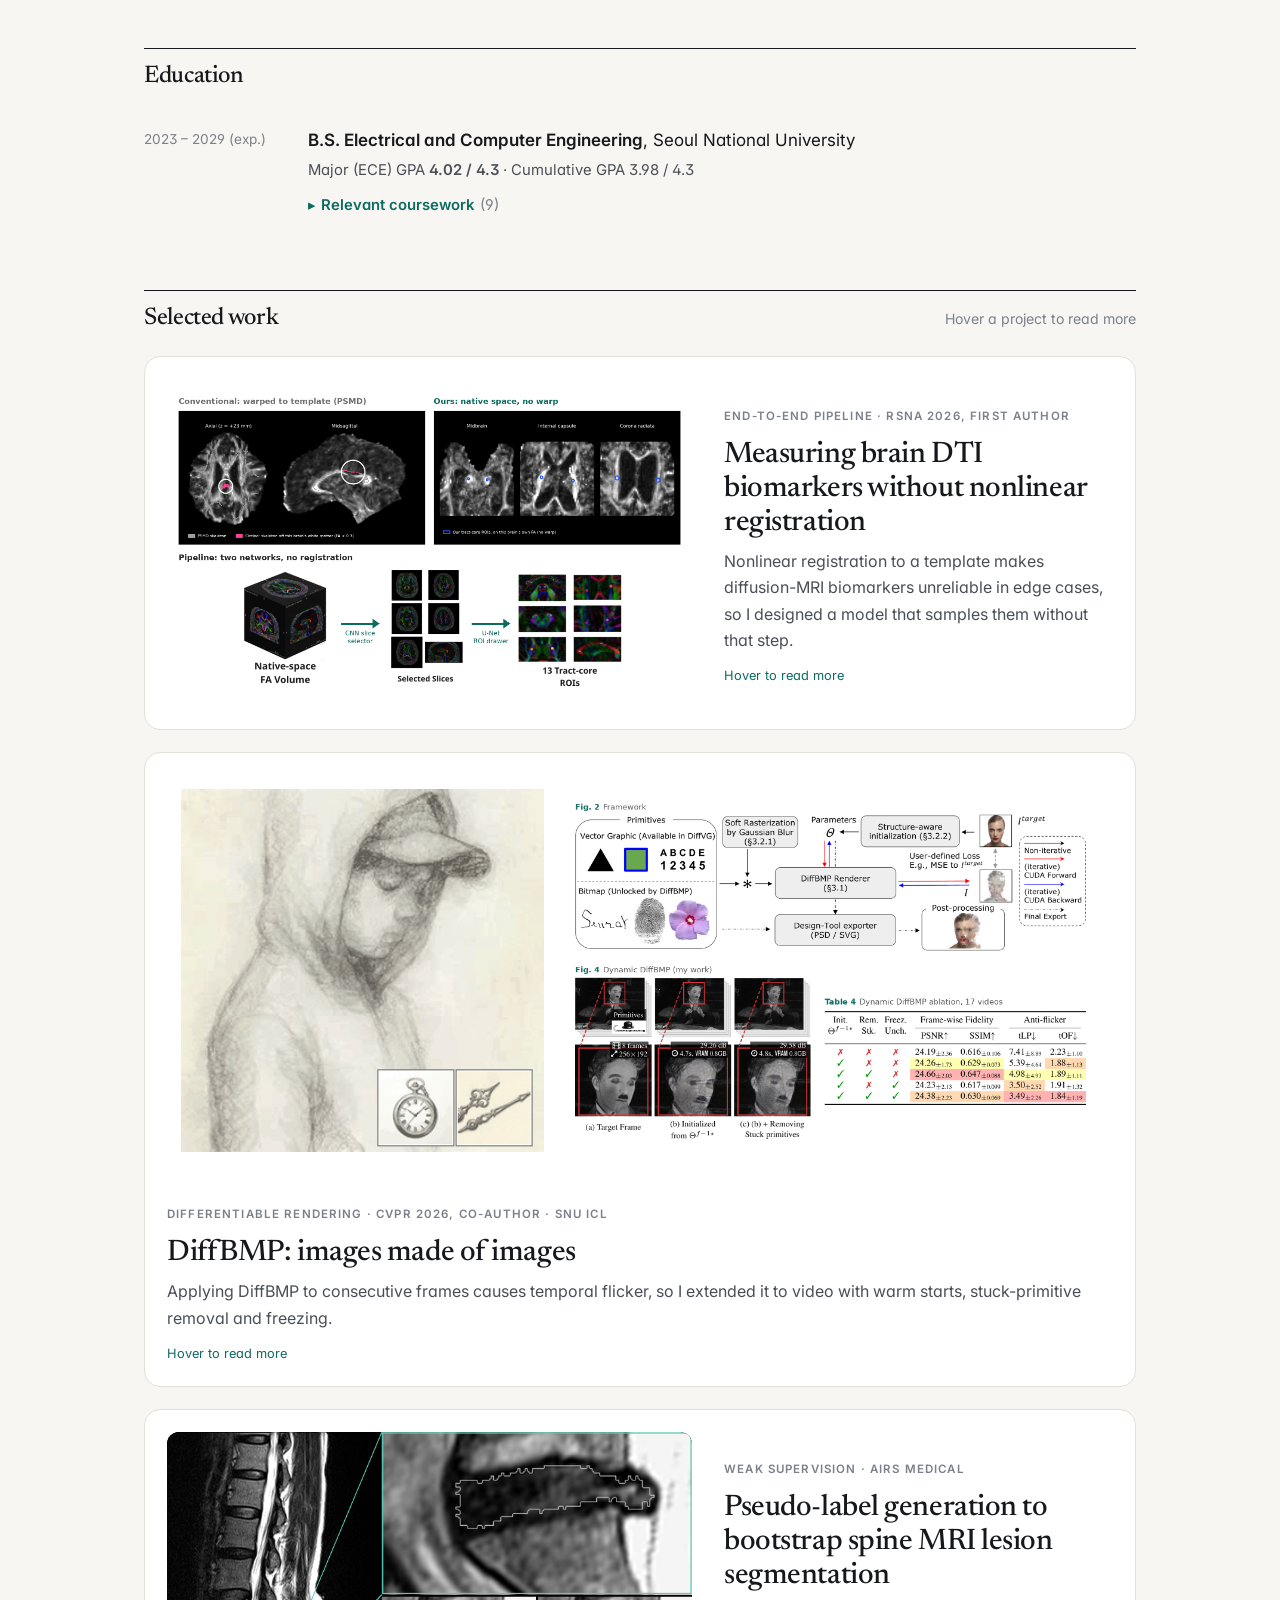
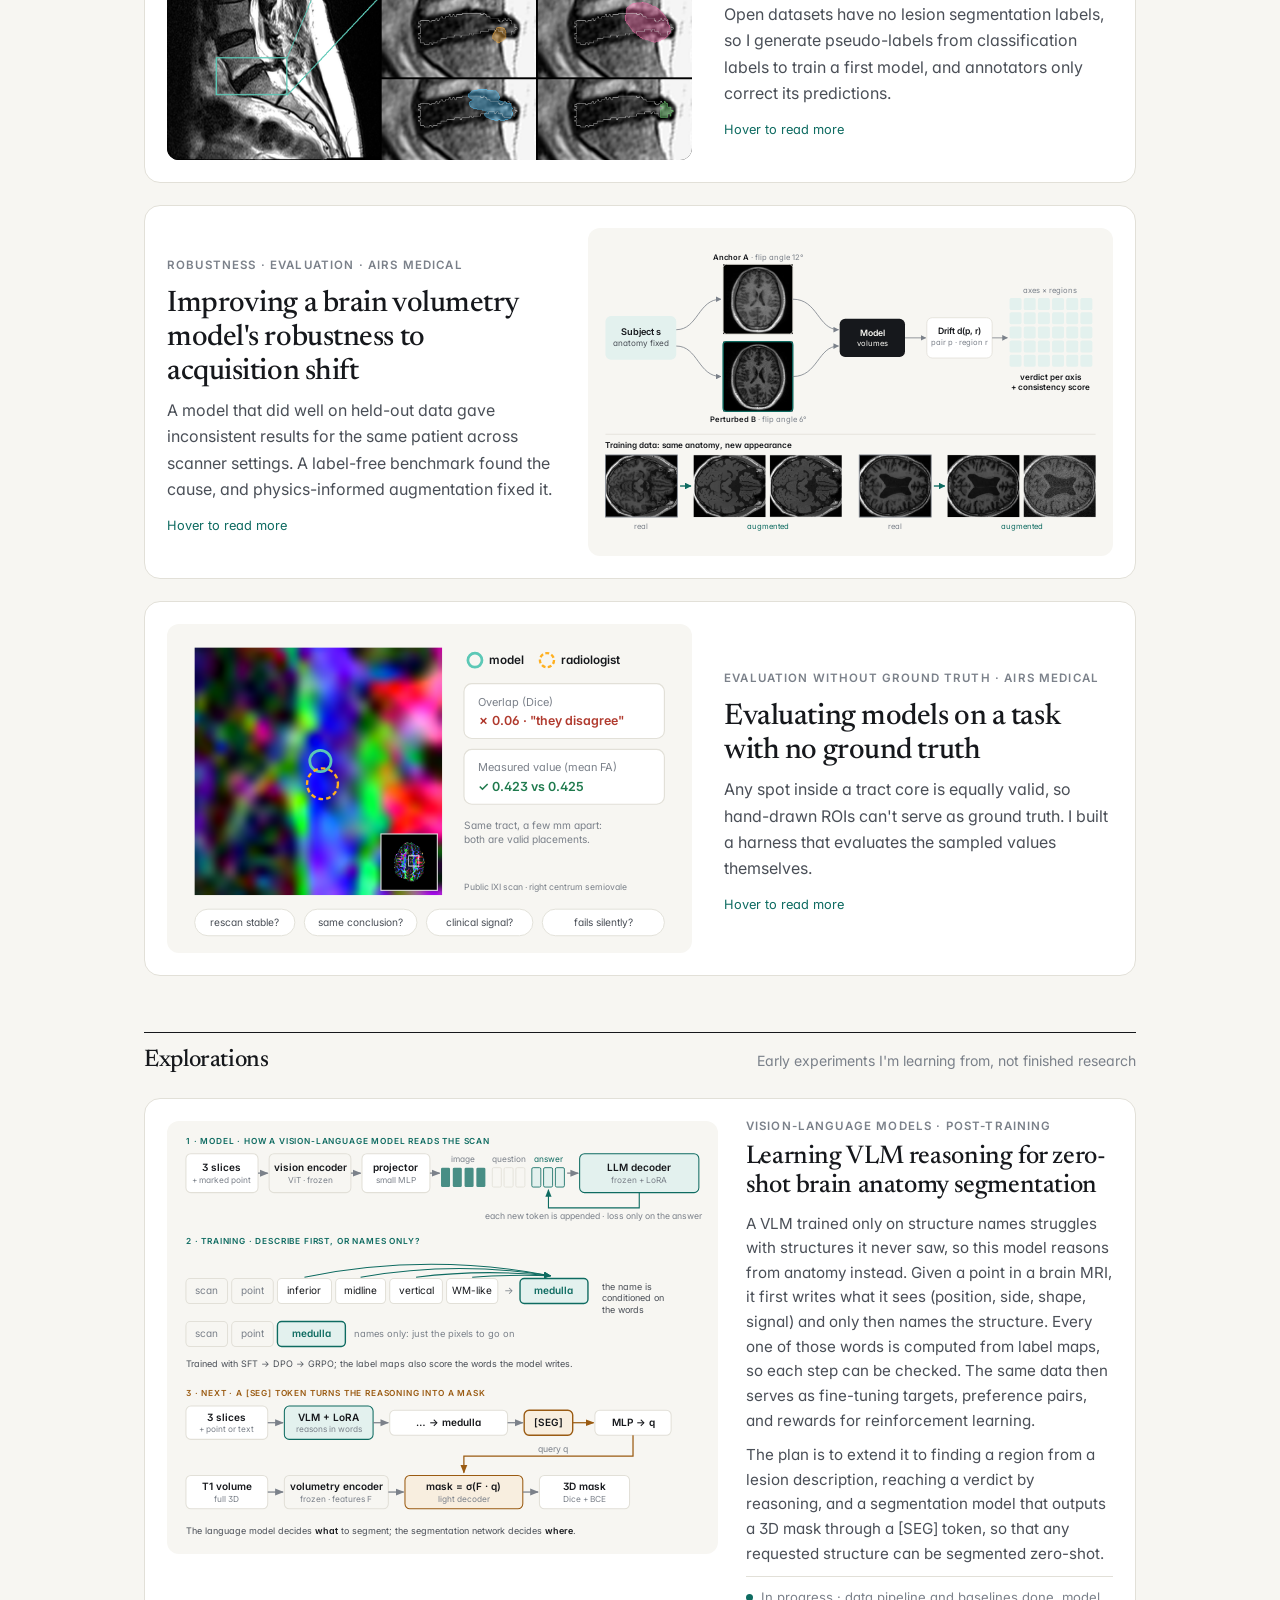
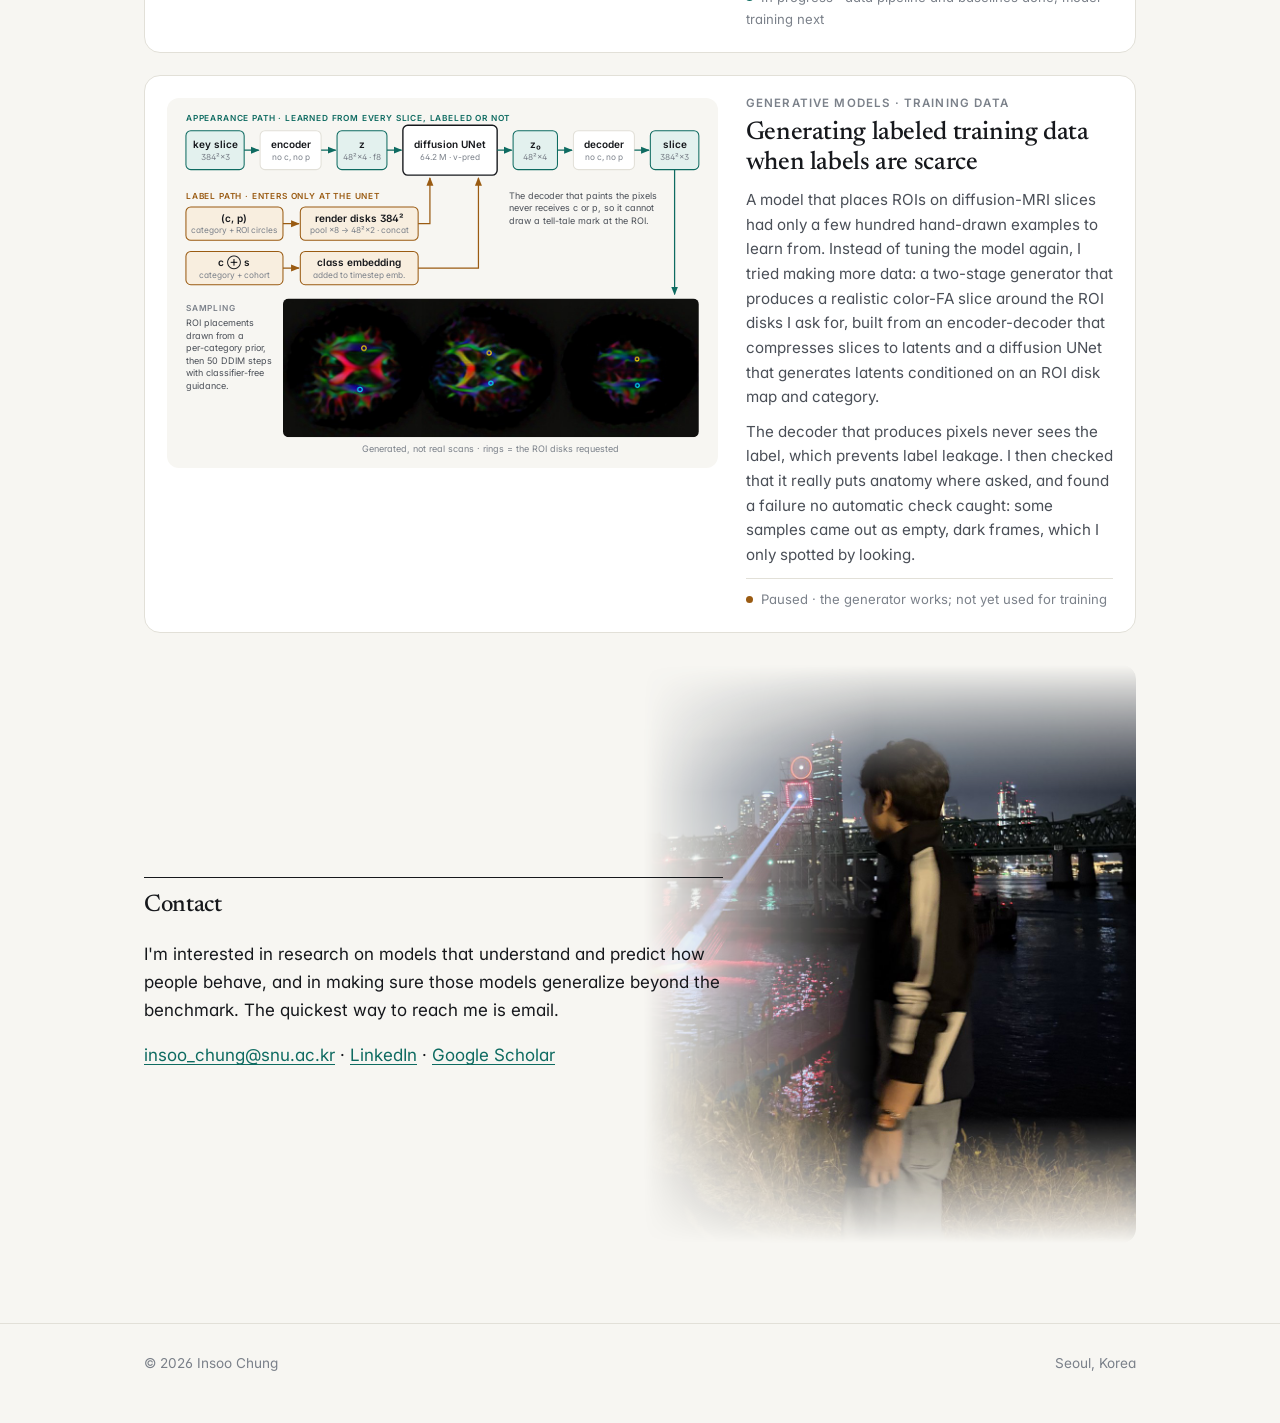
==== commit eda090c3: "Align the site and CV with the application documents Selected work keeps its order and adopts the po" ====
--- a/index.html
+++ b/index.html
@@ -35,12 +35,12 @@
       <ul class="bio">
         <li>I love speedrunning to production: smart model architectures, label-generation strategies, and evaluations that hold up.</li>
         <li>I like finding out <em>why</em> a model fails, from gradients that cancel each other out to metrics that reward the wrong model.</li>
-        <li>What I care about most is the gap between a held-out score and real-world behaviour: distribution shift, long tails, and whether a model stays consistent when the input changes but the truth doesn't.</li>
+        <li>What I care about most is the gap between a held-out score and real-world behavior: distribution shift, long tails, and whether a model stays consistent when the input changes but the truth doesn't.</li>
       </ul>
       <div class="chips">
         <span class="chip"><b>CVPR 2026</b> · DiffBMP</span>
         <span class="chip"><b>RSNA 2026</b> · first author</span>
-        <span class="chip"><b>Production models</b> · brain MRI, spine MRI</span>
+        <span class="chip"><b>Production models</b> · brain MRI</span>
       </div>
       <p class="cta-row"><a class="btn" href="cv/Insoo_Chung_CV.pdf">View CV (PDF)</a> <a class="btn ghost" href="mailto:insoo_chung@snu.ac.kr">Email me</a> <a class="btn ghost" href="https://www.linkedin.com/in/insoo-chung-07a242358">LinkedIn</a></p>
     </div>
@@ -81,7 +81,7 @@
       </li>
       <li>
         <span class="when">Jun – Sep 2025</span>
-        <div class="what"><b>Research Intern</b>, <a href="https://icl.snu.ac.kr/">Intelligent Computational Imaging Lab</a>, Seoul National University
+        <div class="what"><b>Undergraduate Researcher</b>, <a href="https://icl.snu.ac.kr/">Intelligent Computational Imaging Lab</a>, Seoul National University
           <p>DiffBMP (CVPR 2026): dynamic / video optimization, structure-aware initialization, gradient-collision analysis.</p></div>
       </li>
       <li>
@@ -125,37 +125,37 @@
         <div class="visual light"><a href="assets/img/dti-native-pipeline.png" title="Open full size"><img src="assets/img/dti-native-pipeline.png" alt="Top: the conventional PSMD skeleton, warped to a template, falls off this brain's white matter, while our tract-core ROIs sit on the brain's own FA map. Bottom: the pipeline, a native-space FA volume, a CNN slice selector, then a U-Net ROI drawer placing 13 tract-core ROIs" loading="lazy" width="2000" height="1207"></a></div>
         <div>
           <span class="tag">End-to-end pipeline · RSNA 2026, first author</span>
-          <h3>Measuring the brain without warping it</h3>
-          <p class="hook">Diffusion-MRI biomarkers break when every brain is forced onto a template. I removed the template.</p>
-          <div class="hint">Hover to read more</div>
-          <div class="more"><div><p>Standard pipelines warp each brain onto a template first, which fails in exactly the atrophied brains clinicians care about. My hypothesis was that we could skip the warp: networks find 13 white-matter tract cores in each scan's own space. I built the whole ML pipeline around this, including slice selection, ROI regression, age- and sex-normed percentiles and GPU tractography, and it is now going through FDA clearance. On <b>784 public repeat-scan pairs</b>, it was <b>3.5× more repeatable</b> than the standard PSMD marker (±11.2% vs ±39.8%) and <b>~10× faster</b> (9 s vs 89 s), at a modest cost in discrimination (AUC 0.80 vs 0.84).<span class="credit">Figures: my RSNA 2026 talk, OASIS-3 data used under the OASIS data use agreement.</span></p></div></div>
+          <h3>Measuring brain DTI biomarkers without nonlinear registration</h3>
+          <p class="hook">Nonlinear registration to a template makes diffusion-MRI biomarkers unreliable in edge cases, so I designed a model that samples them without that step.</p>
+          <div class="hint">Hover to read more</div>
+          <div class="more"><div><p>Standard pipelines nonlinearly register each brain to a template first, which fails in exactly the atrophied brains clinicians care about. My hypothesis was that we could skip registration: networks find 13 white-matter tract cores in each scan's own space. I built the whole ML pipeline around this, including slice selection, ROI regression, age- and sex-normed percentiles and GPU tractography, and <b>designed and compared several U-Net-based architectures</b> for the ROI drawer. It is now going through FDA clearance. On <b>784 public repeat-scan pairs</b>, it was <b>3.5× more repeatable</b> than the standard PSMD marker (±11.2% vs ±39.8%) and <b>~10× faster</b> (9 s vs 89 s), at a modest cost in discrimination (AUC 0.80 vs 0.84).<span class="credit">Figures: my RSNA 2026 talk, OASIS-3 data used under the OASIS data use agreement.</span></p></div></div>
         </div>
       </article>
 
       <article class="work wide" tabindex="0">
         <div class="visual light"><img src="assets/img/diffbmp-video.gif" alt="DiffBMP video demo: a pencil-sketch portrait sequence rendered from two bitmap primitives, a pocket watch and clock hands, shown in the corner" loading="lazy" width="320" height="320"><a href="assets/img/diffbmp-figures.png" title="Open full size"><img src="assets/img/diffbmp-figures.png" alt="From the DiffBMP paper: Fig. 2, the framework; Fig. 4, Dynamic DiffBMP removing a primitive stuck on a video frame; Table 4, the Dynamic DiffBMP ablation over 17 videos" loading="lazy" width="1800" height="1215"></a></div>
         <div>
-          <span class="tag">Differentiable rendering · CVPR 2026</span>
+          <span class="tag">Differentiable rendering · CVPR 2026, co-author · SNU ICL</span>
           <h3>DiffBMP: images made of images</h3>
-          <p class="hook">A CUDA renderer that fits thousands of bitmap primitives to a target in under a minute.</p>
-          <div class="hint">Hover to read more</div>
-          <div class="more"><div><p>I built <b>Dynamic DiffBMP</b>, the video extension: warm-start each frame from the previous one, remove primitives that get stuck and block gradients, and freeze regions that don't change. Across 17 videos this <b>cut temporal flicker (tLP) by 53%</b> with no loss in fidelity, and I also contributed structure-aware initialization. Looking into <em>why</em> primitives get stuck, I found that their per-pixel gradients cancel when summed. I then ranked them by per-pixel gradient magnitude instead, which is unpublished follow-up work. <a href="https://arxiv.org/abs/2602.22625">Paper</a> · <a href="https://diffbmp.com/">Project</a> · <a href="https://github.com/smhongok/diffbmp">Code</a><span class="credit">Video: diffbmp.com demo. Figures: DiffBMP paper (Fig. 2, Fig. 4, Table 4).</span></p></div></div>
+          <p class="hook">Applying DiffBMP to consecutive frames causes temporal flicker, so I extended it to video with warm starts, stuck-primitive removal and freezing.</p>
+          <div class="hint">Hover to read more</div>
+          <div class="more"><div><p>I built <b>Dynamic DiffBMP</b>, the video extension: warm-start each frame from the previous one, remove primitives that get stuck and block gradients, and freeze regions that don't change. Across 17 videos this <b>cut temporal flicker (tLP) by 53%</b> with no loss in fidelity, and I also contributed structure-aware initialization. Looking into <em>why</em> primitives get stuck, I hypothesized that colliding per-pixel gradients keep them in local optima. I then ranked them by per-pixel gradient magnitude instead, which is unpublished follow-up work. <a href="https://arxiv.org/abs/2602.22625">Paper</a> · <a href="https://diffbmp.com/">Project</a> · <a href="https://github.com/smhongok/diffbmp">Code</a><span class="credit">Video: diffbmp.com demo. Figures: DiffBMP paper (Fig. 2, Fig. 4, Table 4).</span></p></div></div>
         </div>
       </article>
 
       <article class="work" tabindex="0">
         <div class="visual dark"><a href="assets/img/spine-pseudo-labels.png" title="Open full size"><img src="assets/img/spine-pseudo-labels.png" alt="Left: a whole sagittal T2 MRI of the lumbar spine with the L5/S1 disc boxed. Right: that disc zoomed in, with four candidate herniation pseudo-labels below it, each generated from disc-level yes/no labels without manual annotation" loading="lazy" width="1600" height="999"></a></div>
         <div>
-          <span class="tag">0 → 1 · Weak supervision · AIRS Medical</span>
-          <h3>From zero labels to a human-in-the-loop model</h3>
-          <p class="hook">Pseudo-labels get a first model running fast, so people correct its predictions instead of drawing from scratch.</p>
-          <div class="hint">Hover to read more</div>
-          <div class="more"><div><p>I'm building a spine MRI product on my own, starting with deciding which measurements matter clinically. The bottleneck was labels: open datasets only say whether each disc is abnormal. I used <b>several weakly supervised strategies to turn those weak labels into pixel-level training labels</b> (classification → segmentation) <b>with no manual annotation</b>. That is what gets the snowball rolling: once a model proposes plausible masks, an annotator only makes small corrections, and each round of corrections trains the next model. The figure shows candidate labels for one herniated disc. I also built a pseudo-labeling toolkit that my team has since adopted.<span class="credit">Image: public SPIDER lumbar-spine dataset.</span></p></div></div>
+          <span class="tag">Weak supervision · AIRS Medical</span>
+          <h3>Pseudo-label generation to bootstrap spine MRI lesion segmentation</h3>
+          <p class="hook">Open datasets have no lesion segmentation labels, so I generate pseudo-labels from classification labels to train a first model, and annotators only correct its predictions.</p>
+          <div class="hint">Hover to read more</div>
+          <div class="more"><div><p>I'm building a spine MRI product on my own, starting with deciding which measurements matter clinically. The bottleneck was labels: open datasets only say whether each disc is abnormal. I used <b>several weakly supervised strategies to turn those weak labels into pixel-level training labels</b> (classification → segmentation) <b>with no manual annotation</b>. That sets up a human-in-the-loop flywheel: once a model proposes plausible masks, an annotator only makes small corrections, and each round of corrections trains the next model. The figure shows candidate labels for one herniated disc. I also built a pseudo-labeling toolkit that my team has since adopted.<span class="credit">Image: public SPIDER lumbar-spine dataset.</span></p></div></div>
         </div>
       </article>
 
       <article class="work" tabindex="0">
-        <div class="visual"><svg viewBox="0 0 920 530" role="img" aria-labelledby="f1t f1d">
+        <div class="visual"><svg viewBox="0 0 920 530" role="img" aria-labeledby="f1t f1d">
           <title id="f1t">Benchmark design</title>
           <desc id="f1d">Real scans of the same brain: an anchor at flip angle 12° and a perturbed scan at 6°, where tissue boundaries look different. Below, two real training slices, each followed by two augmented versions of the same anatomy. One subject is scanned at an anchor protocol and at a perturbed protocol differing in one parameter. The model's regional volumes for both are compared to give a per-region drift, which is aggregated over a grid of shift axes by regions into per-axis verdicts and a continuous consistency score.</desc>
           <defs>
@@ -220,15 +220,15 @@
         </svg></div>
         <div>
           <span class="tag">Robustness · Evaluation · AIRS Medical</span>
-          <h3>Same brain, different numbers</h3>
-          <p class="hook">A model that aced held-out data gave different answers for the same person when the scanner changed.</p>
-          <div class="hint">Hover to read more</div>
-          <div class="more"><div><p>I first tested whether standard OOD detectors could catch these failures. They flagged <b>novelty, not failure</b>, so I measured failure directly. I built a label-free benchmark of same-brain scan pairs, each changing one acquisition setting, which traced the errors to an intensity shortcut at tissue boundaries. I led the work end to end, and the physics-informed augmentations I designed fixed most of the drift at a small in-distribution cost. <b>Both the benchmark and the fix shipped in production.</b> Details are withheld at my employer's request.</p></div></div>
+          <h3>Improving a brain volumetry model's robustness to acquisition shift</h3>
+          <p class="hook">A model that did well on held-out data gave inconsistent results for the same patient across scanner settings. A label-free benchmark found the cause, and physics-informed augmentation fixed it.</p>
+          <div class="hint">Hover to read more</div>
+          <div class="more"><div><p>I first tested whether standard OOD detectors could catch these failures. They flagged <b>novelty, not failure</b>, so I measured failure directly. I built a label-free benchmark of same-subject scan pairs, each changing one acquisition setting, which traced the errors to an intensity shortcut at tissue boundaries. I led the work end to end, and the physics-informed augmentations I designed fixed most of the drift at a small in-distribution cost. <b>Both the benchmark and the fix shipped in production.</b> Details are withheld at my employer's request.</p></div></div>
         </div>
       </article>
 
       <article class="work" tabindex="0">
-        <div class="visual"><svg viewBox="0 0 640 400" role="img" aria-labelledby="et ed">
+        <div class="visual"><svg viewBox="0 0 640 400" role="img" aria-labeledby="et ed">
   <title id="et">Two valid answers</title>
   <desc id="ed">A real color-FA crop of the right centrum semiovale from a public IXI scan. The model's ROI and the radiologist's ROI sit a few millimetres apart along the same tract, so their overlap is nearly zero, yet the mean FA inside each is almost identical.</desc>
   <image href="assets/img/dti-roi-pair.png" x="20" y="20" width="316" height="316"/>
@@ -258,10 +258,10 @@
 </svg></div>
         <div>
           <span class="tag">Evaluation without ground truth · AIRS Medical</span>
-          <h3>Grading a model when there's no right answer</h3>
-          <p class="hook">Any circle inside a tract core is equally correct, so a hand-drawn label isn't ground truth.</p>
-          <div class="hint">Hover to read more</div>
-          <div class="more"><div><p>Scoring the DTI model by overlap with a radiologist's drawing penalizes it for choosing a different spot that is just as valid. I built an evaluation harness that judges <b>what clinicians actually use, the measured value</b>, along axes that need no golden label: does a rescan give the same number, does it reach the same group-level conclusions as a human reader, does it carry the clinical signal, and does it ever fail silently. It changed decisions. A version that was <b>geometrically more accurate turned out to be less repeatable</b>, so we stopped optimizing for geometry.<span class="credit">Image: public IXI dataset (CC BY-SA 3.0).</span></p></div></div>
+          <h3>Evaluating models on a task with no ground truth</h3>
+          <p class="hook">Any spot inside a tract core is equally valid, so hand-drawn ROIs can't serve as ground truth. I built a harness that evaluates the sampled values themselves.</p>
+          <div class="hint">Hover to read more</div>
+          <div class="more"><div><p>Scoring the DTI model by overlap with a radiologist's drawing penalizes it for choosing a different spot that is just as valid: in the case shown, Dice is only 0.06, yet mean FA is 0.423 vs 0.425. I built an evaluation harness that judges <b>what clinicians actually use, the measured value</b>, along axes that need no golden label: does a rescan give the same number, does it reach the same group-level conclusions as a human reader, does it carry the clinical signal, and does it ever fail silently. It changed decisions. A version that was <b>geometrically more accurate turned out to be less repeatable</b>, so we stopped optimizing for geometry.<span class="credit">Image: public IXI dataset (CC BY-SA 3.0).</span></p></div></div>
         </div>
       </article>
 
@@ -271,46 +271,6 @@
   <section id="explorations">
     <div class="section-head"><h2>Explorations</h2><span class="muted small">Early experiments I'm learning from, not finished research</span></div>
     <div class="explore">
-
-      <article class="xcard">
-        <div class="visual"><svg viewBox="0 0 760 500" role="img" aria-label="The generator. Appearance path: key slice, encoder, latent z, diffusion UNet, latent z0, decoder, generated slice; the encoder and decoder never see the category c or ROI circles p. Label path: c and p are rendered as disk maps, pooled to the latent grid and concatenated as input channels; category and cohort become an embedding added to the timestep embedding. Below, three generated slices with their requested ROI disks.">
-<defs><marker id="ga" viewBox="0 0 10 10" refX="9" refY="5" markerWidth="7" markerHeight="7" orient="auto-start-reverse"><path d="M0 1 L10 5 L0 9z" class="s-acc"/></marker><marker id="gw" viewBox="0 0 10 10" refX="9" refY="5" markerWidth="7" markerHeight="7" orient="auto-start-reverse"><path d="M0 1 L10 5 L0 9z" class="s-warn"/></marker><marker id="gi" viewBox="0 0 10 10" refX="9" refY="5" markerWidth="7" markerHeight="7" orient="auto-start-reverse"><path d="M0 1 L10 5 L0 9z" class="s-ink3"/></marker></defs>
-<text x="10" y="16" font-size="12" font-weight="600" letter-spacing="1.2" class="s-acc">APPEARANCE PATH · LEARNED FROM EVERY SLICE, LABELLED OR NOT</text>
-<rect x="10" y="30" width="84" height="56" rx="7" class="s-accsoft k-acc" stroke-width="1.5"/><text x="52.0" y="55.0" text-anchor="middle" font-size="14.5" font-weight="600" class="s-ink">key slice</text><text x="52.0" y="72.0" text-anchor="middle" font-size="12" class="s-ink3">384²×3</text>
-<rect x="117" y="30" width="88" height="56" rx="7" class="s-surface k-rule" stroke-width="1.5"/><text x="161.0" y="55.0" text-anchor="middle" font-size="14.5" font-weight="600" class="s-ink">encoder</text><text x="161.0" y="72.0" text-anchor="middle" font-size="12" class="s-ink3">no c, no p</text>
-<rect x="228" y="30" width="72" height="56" rx="7" class="s-accsoft k-acc" stroke-width="1.5"/><text x="264.0" y="55.0" text-anchor="middle" font-size="14.5" font-weight="600" class="s-ink">z</text><text x="264.0" y="72.0" text-anchor="middle" font-size="12" class="s-ink3">48²×4 · f8</text>
-<rect x="323" y="22" width="136" height="72" rx="7" class="s-surface k-ink" stroke-width="2"/><text x="391.0" y="55.0" text-anchor="middle" font-size="14.5" font-weight="600" class="s-ink">diffusion UNet</text><text x="391.0" y="72.0" text-anchor="middle" font-size="12" class="s-ink3">64.2 M · v-pred</text>
-<rect x="482" y="30" width="64" height="56" rx="7" class="s-accsoft k-acc" stroke-width="1.5"/><text x="514.0" y="55.0" text-anchor="middle" font-size="14.5" font-weight="600" class="s-ink">z₀</text><text x="514.0" y="72.0" text-anchor="middle" font-size="12" class="s-ink3">48²×4</text>
-<rect x="569" y="30" width="88" height="56" rx="7" class="s-surface k-rule" stroke-width="1.5"/><text x="613.0" y="55.0" text-anchor="middle" font-size="14.5" font-weight="600" class="s-ink">decoder</text><text x="613.0" y="72.0" text-anchor="middle" font-size="12" class="s-ink3">no c, no p</text>
-<rect x="680" y="30" width="70" height="56" rx="7" class="s-accsoft k-acc" stroke-width="1.5"/><text x="715.0" y="55.0" text-anchor="middle" font-size="14.5" font-weight="600" class="s-ink">slice</text><text x="715.0" y="72.0" text-anchor="middle" font-size="12" class="s-ink3">384²×3</text>
-<line x1="94" y1="58" x2="115" y2="58" class="k-acc" stroke-width="1.8" marker-end="url(#ga)"/>
-<line x1="205" y1="58" x2="226" y2="58" class="k-acc" stroke-width="1.8" marker-end="url(#ga)"/>
-<line x1="300" y1="58" x2="321" y2="58" class="k-acc" stroke-width="1.8" marker-end="url(#ga)"/>
-<line x1="459" y1="58" x2="480" y2="58" class="k-acc" stroke-width="1.8" marker-end="url(#ga)"/>
-<line x1="546" y1="58" x2="567" y2="58" class="k-acc" stroke-width="1.8" marker-end="url(#ga)"/>
-<line x1="657" y1="58" x2="678" y2="58" class="k-acc" stroke-width="1.8" marker-end="url(#ga)"/>
-<text x="10" y="128" font-size="12" font-weight="600" letter-spacing="1.2" class="s-warn">LABEL PATH · ENTERS ONLY AT THE UNET</text>
-<rect x="10" y="140" width="140" height="48" rx="7" class="s-warnsoft k-warn" stroke-width="1.5"/><text x="80.0" y="161.0" text-anchor="middle" font-size="14.5" font-weight="600" class="s-ink">(c, p)</text><text x="80.0" y="178.0" text-anchor="middle" font-size="12" class="s-ink3">category + ROI circles</text>
-<rect x="175" y="140" width="170" height="48" rx="7" class="s-warnsoft k-warn" stroke-width="1.5"/><text x="260.0" y="161.0" text-anchor="middle" font-size="14.5" font-weight="600" class="s-ink">render disks 384²</text><text x="260.0" y="178.0" text-anchor="middle" font-size="12" class="s-ink3">pool ×8 → 48²×2 · concat</text>
-<rect x="10" y="204" width="140" height="48" rx="7" class="s-warnsoft k-warn" stroke-width="1.5"/><text x="80.0" y="225.0" text-anchor="middle" font-size="14.5" font-weight="600" class="s-ink">c ⊕ s</text><text x="80.0" y="242.0" text-anchor="middle" font-size="12" class="s-ink3">category + cohort</text>
-<rect x="175" y="204" width="170" height="48" rx="7" class="s-warnsoft k-warn" stroke-width="1.5"/><text x="260.0" y="225.0" text-anchor="middle" font-size="14.5" font-weight="600" class="s-ink">class embedding</text><text x="260.0" y="242.0" text-anchor="middle" font-size="12" class="s-ink3">added to timestep emb.</text>
-<line x1="150" y1="164" x2="173" y2="164" class="k-warn" stroke-width="1.8" marker-end="url(#gw)"/>
-<line x1="150" y1="228" x2="173" y2="228" class="k-warn" stroke-width="1.8" marker-end="url(#gw)"/>
-<path d="M345 164 H362 V98" class="k-warn" stroke-width="1.8" fill="none" marker-end="url(#gw)"/>
-<path d="M345 228 H432 V98" class="k-warn" stroke-width="1.8" fill="none" marker-end="url(#gw)"/>
-<text x="476" y="128" font-size="13" class="s-ink2">The decoder that paints the pixels</text><text x="476" y="146" font-size="13" class="s-ink2">never receives c or p, so it cannot</text><text x="476" y="164" font-size="13" class="s-ink2">draw a tell-tale mark at the ROI.</text>
-<path d="M715 86 V266" class="k-acc" stroke-width="1.8" fill="none" marker-end="url(#ga)"/>
-<text x="10" y="290" font-size="12" font-weight="600" letter-spacing="1.2" class="s-ink3">SAMPLING</text>
-<text x="10" y="312" font-size="13" class="s-ink2">ROI placements</text><text x="10" y="330" font-size="13" class="s-ink2">drawn from a</text><text x="10" y="348" font-size="13" class="s-ink2">per-category prior,</text><text x="10" y="366" font-size="13" class="s-ink2">then 50 DDIM steps</text><text x="10" y="384" font-size="13" class="s-ink2">with classifier-free</text><text x="10" y="402" font-size="13" class="s-ink2">guidance.</text><clipPath id="gclip"><rect x="150" y="272" width="600" height="200" rx="8"/></clipPath><image href="assets/img/gen-slices.jpg" x="150" y="272" width="600" height="200" clip-path="url(#gclip)"/>
-<text x="450" y="494" text-anchor="middle" font-size="13" class="s-ink3">Generated, not real scans · rings = the ROI disks requested</text></svg></div>
-        <div class="xtext">
-        <span class="tag">Generative models · training data</span>
-        <h3>Generating labelled training data when labels are scarce</h3>
-        <p>A model that places ROIs on diffusion-MRI slices had only a few hundred hand-drawn examples to learn from. Instead of tuning the model again, I tried making more data: a two-stage generator that paints a realistic colour-FA slice around the ROI disks I ask for.</p>
-        <p>The label never reaches the part that paints pixels, so the generator can't cheat by drawing a mark where the ROI is. I then checked that it really puts anatomy where asked, and found a failure no automatic check caught: some samples came out as empty, dark frames, which I only spotted by looking.</p>
-        <p class="status">Paused · the generator works; not yet used for training</p>
-        </div>
-      </article>
 
       <article class="xcard">
         <div class="visual"><svg viewBox="0 0 760 590" role="img" aria-label="Three panels. Model: three slices with a marked point pass through a frozen vision encoder and a small projector to become image tokens, which an LLM decoder with LoRA adapters reads along with the question to write the answer one token at a time. Training: the describe-first model writes inferior, midline, vertical and WM-like before the name medulla; the names-only model goes straight to the name. Next: the model writes a SEG token whose hidden state becomes a query that a light decoder combines with frozen volumetry features to output a 3D mask.">
@@ -353,10 +313,50 @@
 <text x="10" y="578" font-size="13" class="s-ink2">The language model decides <tspan font-weight="600" class="s-ink">what</tspan> to segment; the segmentation network decides <tspan font-weight="600" class="s-ink">where</tspan>.</text></svg></div>
         <div class="xtext">
         <span class="tag">Vision-language models · post-training</span>
-        <h3>Teaching a model to describe anatomy before naming it</h3>
-        <p>Given a point in a brain MRI, the model first writes what it sees (position, side, shape, signal) and only then names the structure. Every one of those words is computed from label maps, so each step can be checked. The same data then serves as fine-tuning targets, preference pairs, and rewards for reinforcement learning.</p>
-        <p>If the describe-first model can't name structures it never trained on better than a names-only model, the reasoning is decoration. If it can, the next steps are finding a region from a lesion description and reaching a verdict by reasoning.</p>
+        <h3>Learning VLM reasoning for zero-shot brain anatomy segmentation</h3>
+        <p>A VLM trained only on structure names struggles with structures it never saw, so this model reasons from anatomy instead. Given a point in a brain MRI, it first writes what it sees (position, side, shape, signal) and only then names the structure. Every one of those words is computed from label maps, so each step can be checked. The same data then serves as fine-tuning targets, preference pairs, and rewards for reinforcement learning.</p>
+        <p>The plan is to extend it to finding a region from a lesion description, reaching a verdict by reasoning, and a segmentation model that outputs a 3D mask through a [SEG] token, so that any requested structure can be segmented zero-shot.</p>
         <p class="status live">In progress · data pipeline and baselines done, model training next</p>
+        </div>
+      </article>
+
+      <article class="xcard">
+        <div class="visual"><svg viewBox="0 0 760 500" role="img" aria-label="The generator. Appearance path: key slice, encoder, latent z, diffusion UNet, latent z0, decoder, generated slice; the encoder and decoder never see the category c or ROI circles p. Label path: c and p are rendered as disk maps, pooled to the latent grid and concatenated as input channels; category and cohort become an embedding added to the timestep embedding. Below, three generated slices with their requested ROI disks.">
+<defs><marker id="ga" viewBox="0 0 10 10" refX="9" refY="5" markerWidth="7" markerHeight="7" orient="auto-start-reverse"><path d="M0 1 L10 5 L0 9z" class="s-acc"/></marker><marker id="gw" viewBox="0 0 10 10" refX="9" refY="5" markerWidth="7" markerHeight="7" orient="auto-start-reverse"><path d="M0 1 L10 5 L0 9z" class="s-warn"/></marker><marker id="gi" viewBox="0 0 10 10" refX="9" refY="5" markerWidth="7" markerHeight="7" orient="auto-start-reverse"><path d="M0 1 L10 5 L0 9z" class="s-ink3"/></marker></defs>
+<text x="10" y="16" font-size="12" font-weight="600" letter-spacing="1.2" class="s-acc">APPEARANCE PATH · LEARNED FROM EVERY SLICE, LABELED OR NOT</text>
+<rect x="10" y="30" width="84" height="56" rx="7" class="s-accsoft k-acc" stroke-width="1.5"/><text x="52.0" y="55.0" text-anchor="middle" font-size="14.5" font-weight="600" class="s-ink">key slice</text><text x="52.0" y="72.0" text-anchor="middle" font-size="12" class="s-ink3">384²×3</text>
+<rect x="117" y="30" width="88" height="56" rx="7" class="s-surface k-rule" stroke-width="1.5"/><text x="161.0" y="55.0" text-anchor="middle" font-size="14.5" font-weight="600" class="s-ink">encoder</text><text x="161.0" y="72.0" text-anchor="middle" font-size="12" class="s-ink3">no c, no p</text>
+<rect x="228" y="30" width="72" height="56" rx="7" class="s-accsoft k-acc" stroke-width="1.5"/><text x="264.0" y="55.0" text-anchor="middle" font-size="14.5" font-weight="600" class="s-ink">z</text><text x="264.0" y="72.0" text-anchor="middle" font-size="12" class="s-ink3">48²×4 · f8</text>
+<rect x="323" y="22" width="136" height="72" rx="7" class="s-surface k-ink" stroke-width="2"/><text x="391.0" y="55.0" text-anchor="middle" font-size="14.5" font-weight="600" class="s-ink">diffusion UNet</text><text x="391.0" y="72.0" text-anchor="middle" font-size="12" class="s-ink3">64.2 M · v-pred</text>
+<rect x="482" y="30" width="64" height="56" rx="7" class="s-accsoft k-acc" stroke-width="1.5"/><text x="514.0" y="55.0" text-anchor="middle" font-size="14.5" font-weight="600" class="s-ink">z₀</text><text x="514.0" y="72.0" text-anchor="middle" font-size="12" class="s-ink3">48²×4</text>
+<rect x="569" y="30" width="88" height="56" rx="7" class="s-surface k-rule" stroke-width="1.5"/><text x="613.0" y="55.0" text-anchor="middle" font-size="14.5" font-weight="600" class="s-ink">decoder</text><text x="613.0" y="72.0" text-anchor="middle" font-size="12" class="s-ink3">no c, no p</text>
+<rect x="680" y="30" width="70" height="56" rx="7" class="s-accsoft k-acc" stroke-width="1.5"/><text x="715.0" y="55.0" text-anchor="middle" font-size="14.5" font-weight="600" class="s-ink">slice</text><text x="715.0" y="72.0" text-anchor="middle" font-size="12" class="s-ink3">384²×3</text>
+<line x1="94" y1="58" x2="115" y2="58" class="k-acc" stroke-width="1.8" marker-end="url(#ga)"/>
+<line x1="205" y1="58" x2="226" y2="58" class="k-acc" stroke-width="1.8" marker-end="url(#ga)"/>
+<line x1="300" y1="58" x2="321" y2="58" class="k-acc" stroke-width="1.8" marker-end="url(#ga)"/>
+<line x1="459" y1="58" x2="480" y2="58" class="k-acc" stroke-width="1.8" marker-end="url(#ga)"/>
+<line x1="546" y1="58" x2="567" y2="58" class="k-acc" stroke-width="1.8" marker-end="url(#ga)"/>
+<line x1="657" y1="58" x2="678" y2="58" class="k-acc" stroke-width="1.8" marker-end="url(#ga)"/>
+<text x="10" y="128" font-size="12" font-weight="600" letter-spacing="1.2" class="s-warn">LABEL PATH · ENTERS ONLY AT THE UNET</text>
+<rect x="10" y="140" width="140" height="48" rx="7" class="s-warnsoft k-warn" stroke-width="1.5"/><text x="80.0" y="161.0" text-anchor="middle" font-size="14.5" font-weight="600" class="s-ink">(c, p)</text><text x="80.0" y="178.0" text-anchor="middle" font-size="12" class="s-ink3">category + ROI circles</text>
+<rect x="175" y="140" width="170" height="48" rx="7" class="s-warnsoft k-warn" stroke-width="1.5"/><text x="260.0" y="161.0" text-anchor="middle" font-size="14.5" font-weight="600" class="s-ink">render disks 384²</text><text x="260.0" y="178.0" text-anchor="middle" font-size="12" class="s-ink3">pool ×8 → 48²×2 · concat</text>
+<rect x="10" y="204" width="140" height="48" rx="7" class="s-warnsoft k-warn" stroke-width="1.5"/><text x="80.0" y="225.0" text-anchor="middle" font-size="14.5" font-weight="600" class="s-ink">c ⊕ s</text><text x="80.0" y="242.0" text-anchor="middle" font-size="12" class="s-ink3">category + cohort</text>
+<rect x="175" y="204" width="170" height="48" rx="7" class="s-warnsoft k-warn" stroke-width="1.5"/><text x="260.0" y="225.0" text-anchor="middle" font-size="14.5" font-weight="600" class="s-ink">class embedding</text><text x="260.0" y="242.0" text-anchor="middle" font-size="12" class="s-ink3">added to timestep emb.</text>
+<line x1="150" y1="164" x2="173" y2="164" class="k-warn" stroke-width="1.8" marker-end="url(#gw)"/>
+<line x1="150" y1="228" x2="173" y2="228" class="k-warn" stroke-width="1.8" marker-end="url(#gw)"/>
+<path d="M345 164 H362 V98" class="k-warn" stroke-width="1.8" fill="none" marker-end="url(#gw)"/>
+<path d="M345 228 H432 V98" class="k-warn" stroke-width="1.8" fill="none" marker-end="url(#gw)"/>
+<text x="476" y="128" font-size="13" class="s-ink2">The decoder that paints the pixels</text><text x="476" y="146" font-size="13" class="s-ink2">never receives c or p, so it cannot</text><text x="476" y="164" font-size="13" class="s-ink2">draw a tell-tale mark at the ROI.</text>
+<path d="M715 86 V266" class="k-acc" stroke-width="1.8" fill="none" marker-end="url(#ga)"/>
+<text x="10" y="290" font-size="12" font-weight="600" letter-spacing="1.2" class="s-ink3">SAMPLING</text>
+<text x="10" y="312" font-size="13" class="s-ink2">ROI placements</text><text x="10" y="330" font-size="13" class="s-ink2">drawn from a</text><text x="10" y="348" font-size="13" class="s-ink2">per-category prior,</text><text x="10" y="366" font-size="13" class="s-ink2">then 50 DDIM steps</text><text x="10" y="384" font-size="13" class="s-ink2">with classifier-free</text><text x="10" y="402" font-size="13" class="s-ink2">guidance.</text><clipPath id="gclip"><rect x="150" y="272" width="600" height="200" rx="8"/></clipPath><image href="assets/img/gen-slices.jpg" x="150" y="272" width="600" height="200" clip-path="url(#gclip)"/>
+<text x="450" y="494" text-anchor="middle" font-size="13" class="s-ink3">Generated, not real scans · rings = the ROI disks requested</text></svg></div>
+        <div class="xtext">
+        <span class="tag">Generative models · training data</span>
+        <h3>Generating labeled training data when labels are scarce</h3>
+        <p>A model that places ROIs on diffusion-MRI slices had only a few hundred hand-drawn examples to learn from. Instead of tuning the model again, I tried making more data: a two-stage generator that produces a realistic color-FA slice around the ROI disks I ask for, built from an encoder-decoder that compresses slices to latents and a diffusion UNet that generates latents conditioned on an ROI disk map and category.</p>
+        <p>The decoder that produces pixels never sees the label, which prevents label leakage. I then checked that it really puts anatomy where asked, and found a failure no automatic check caught: some samples came out as empty, dark frames, which I only spotted by looking.</p>
+        <p class="status">Paused · the generator works; not yet used for training</p>
         </div>
       </article>
 
@@ -368,7 +368,7 @@
     <div class="contact-text">
     <div class="section-head"><h2>Contact</h2></div>
     <p class="prose" style="margin-top:20px">I'm interested in research on models that understand and predict how people behave, and in making sure those models generalize beyond the benchmark. The quickest way to reach me is email.</p>
-    <p><a href="mailto:insoo_chung@snu.ac.kr">insoo_chung@snu.ac.kr</a> · <a href="https://www.linkedin.com/in/insoo-chung-07a242358">LinkedIn</a></p>
+    <p><a href="mailto:insoo_chung@snu.ac.kr">insoo_chung@snu.ac.kr</a> · <a href="https://www.linkedin.com/in/insoo-chung-07a242358">LinkedIn</a> · <a href="https://scholar.google.com/citations?hl=ko&amp;user=tmoXLoMAAAAJ">Google Scholar</a></p>
     </div>
   </section>
 
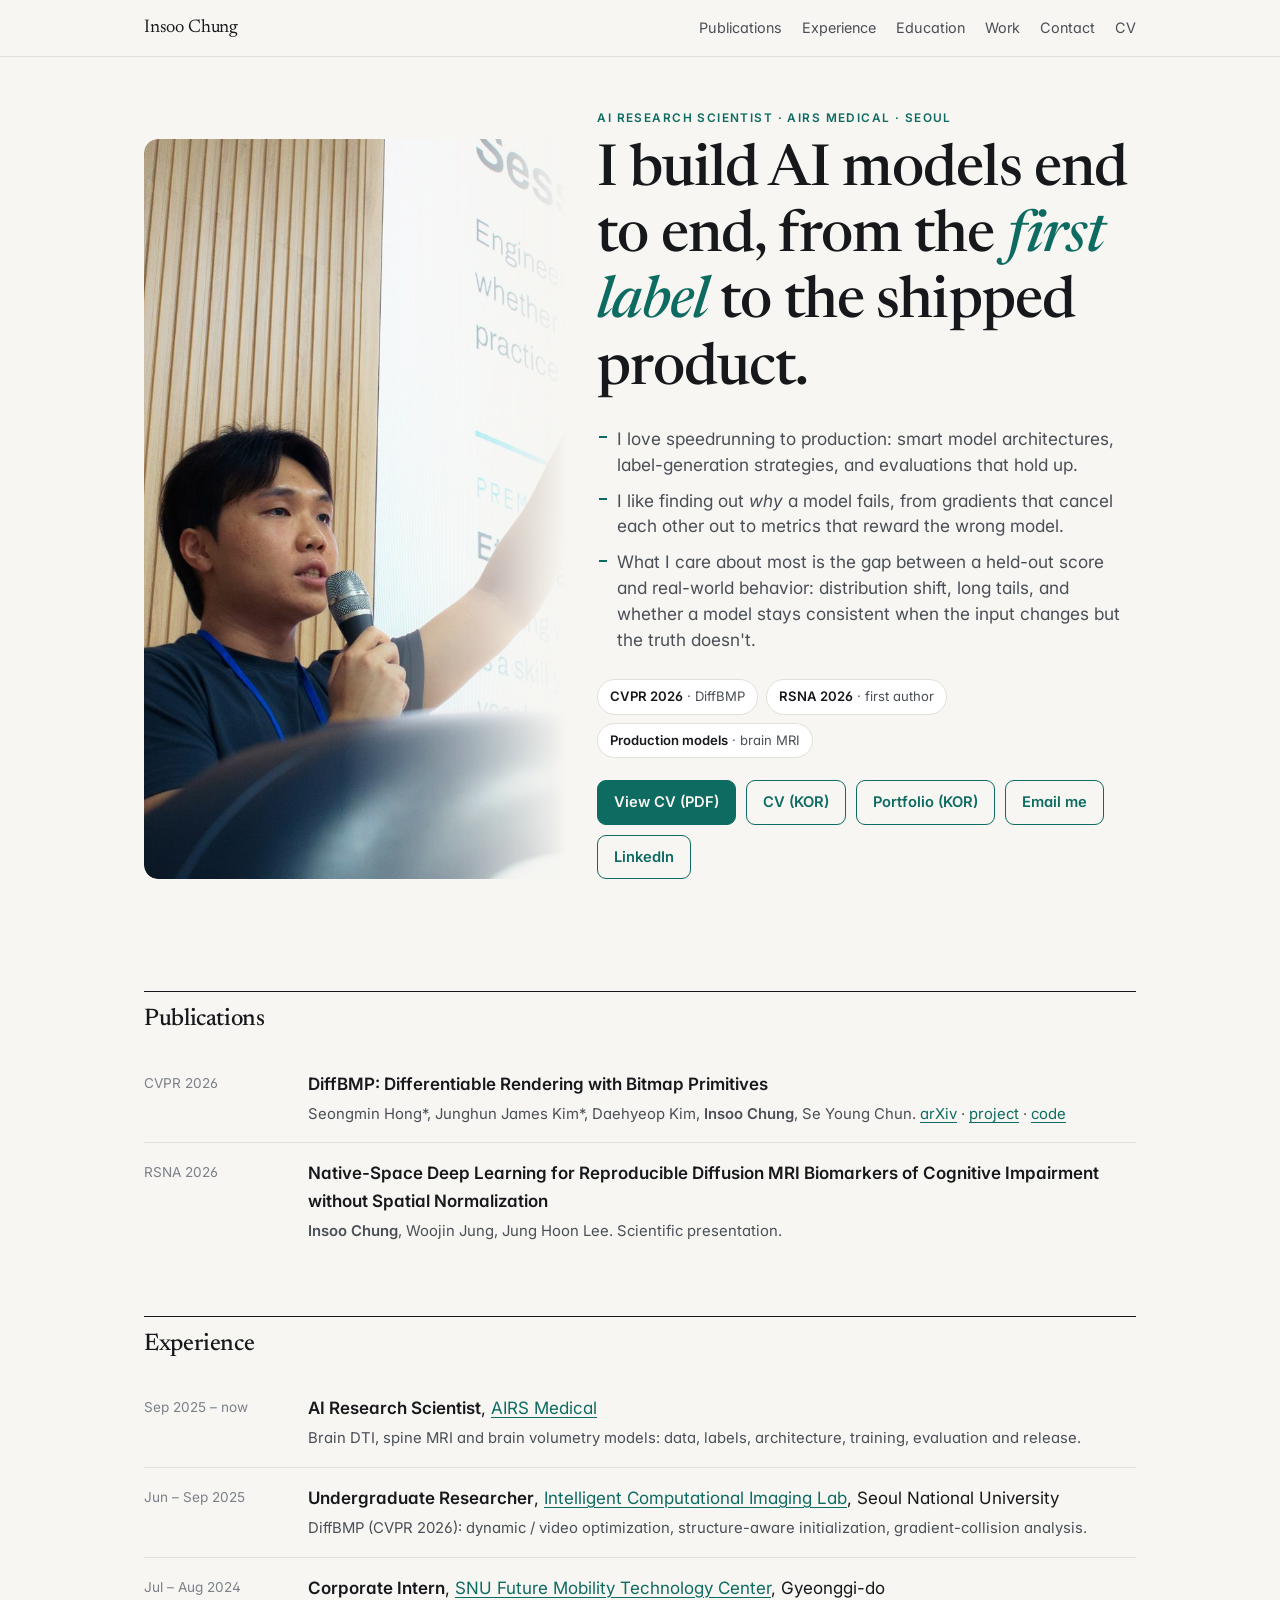
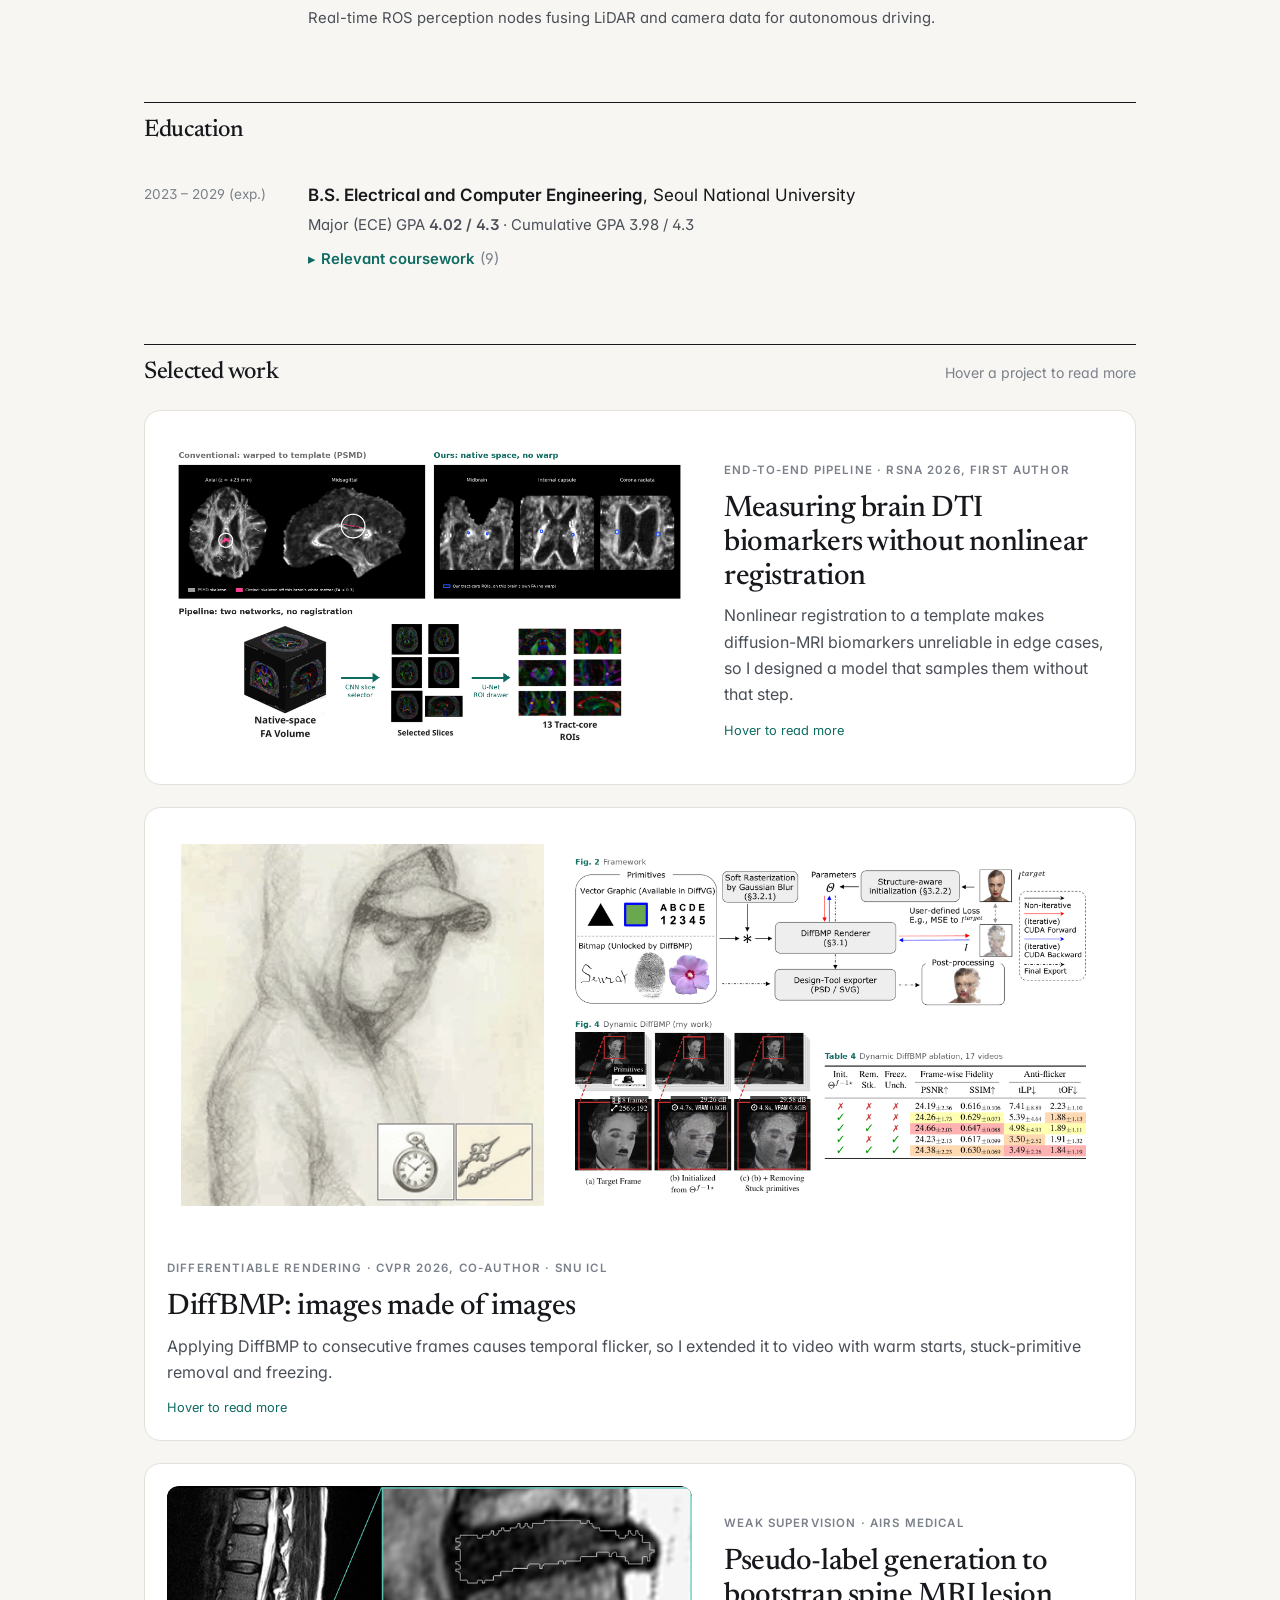
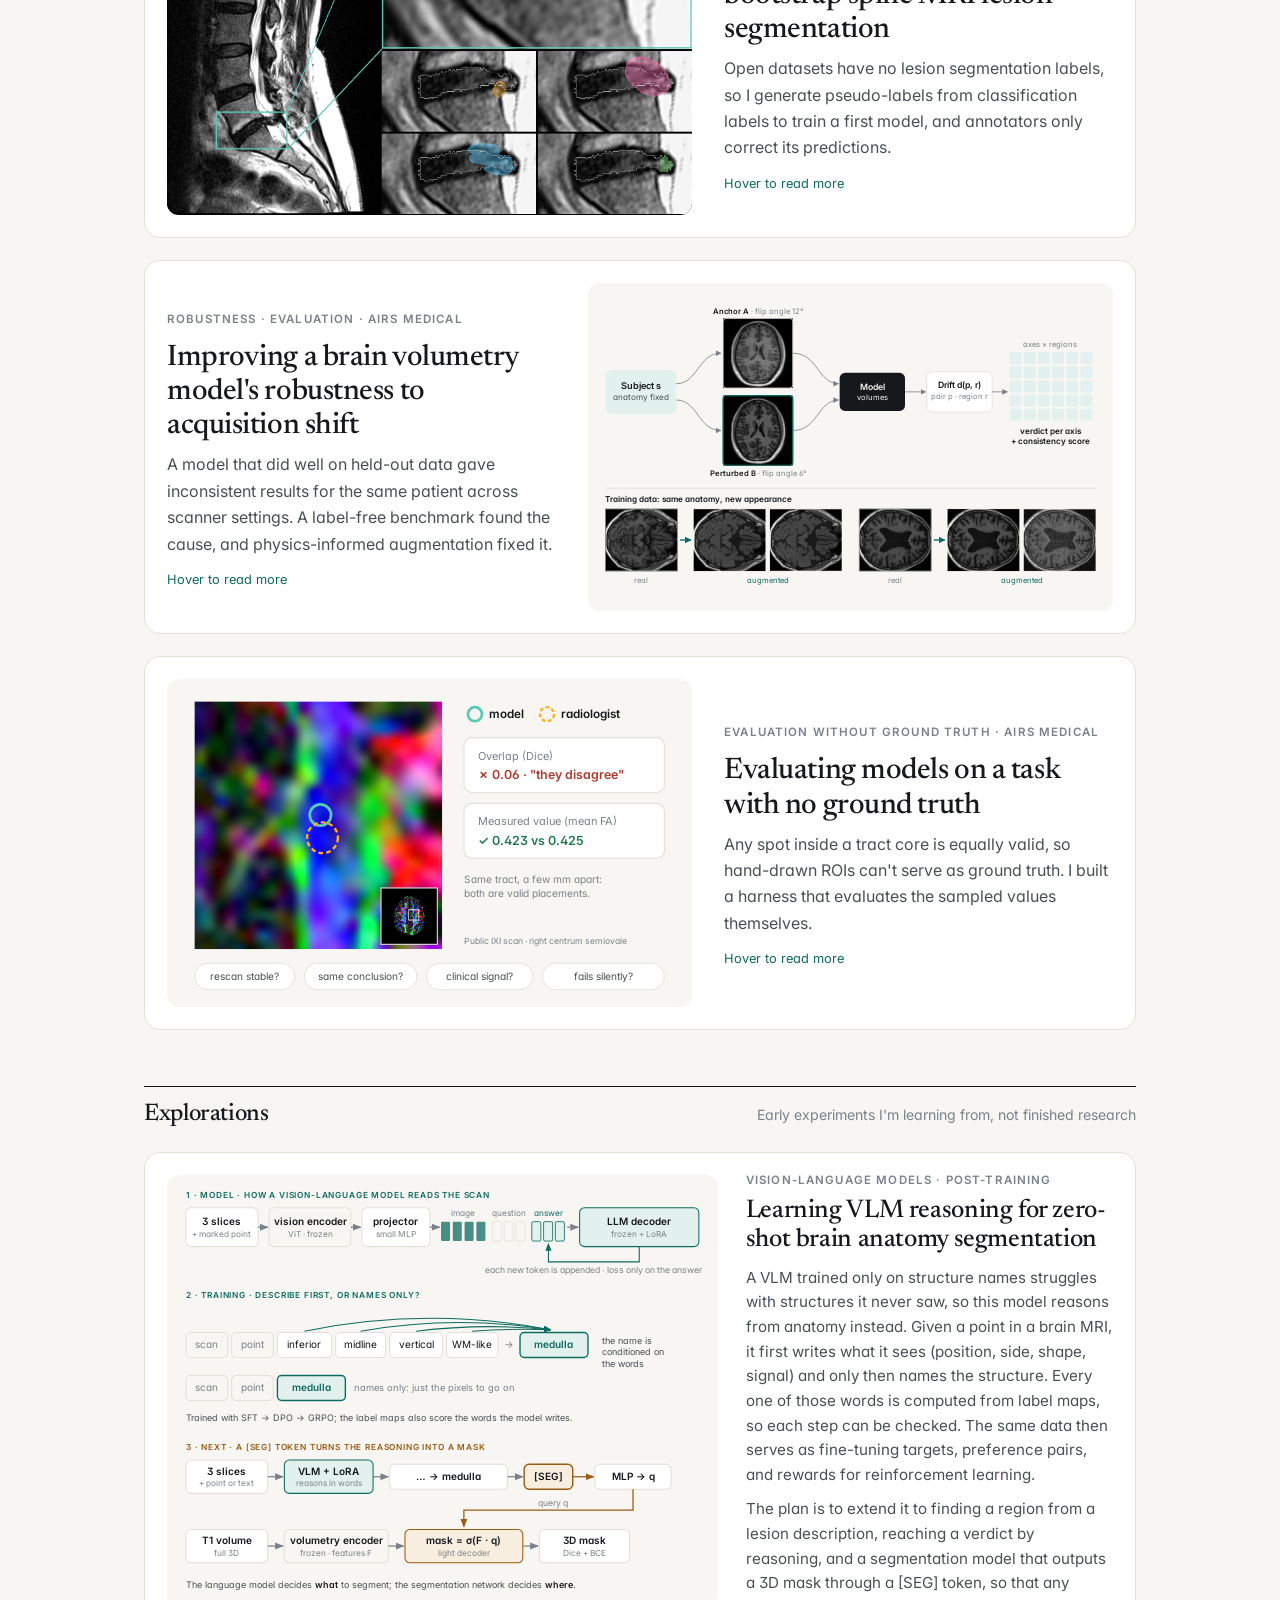
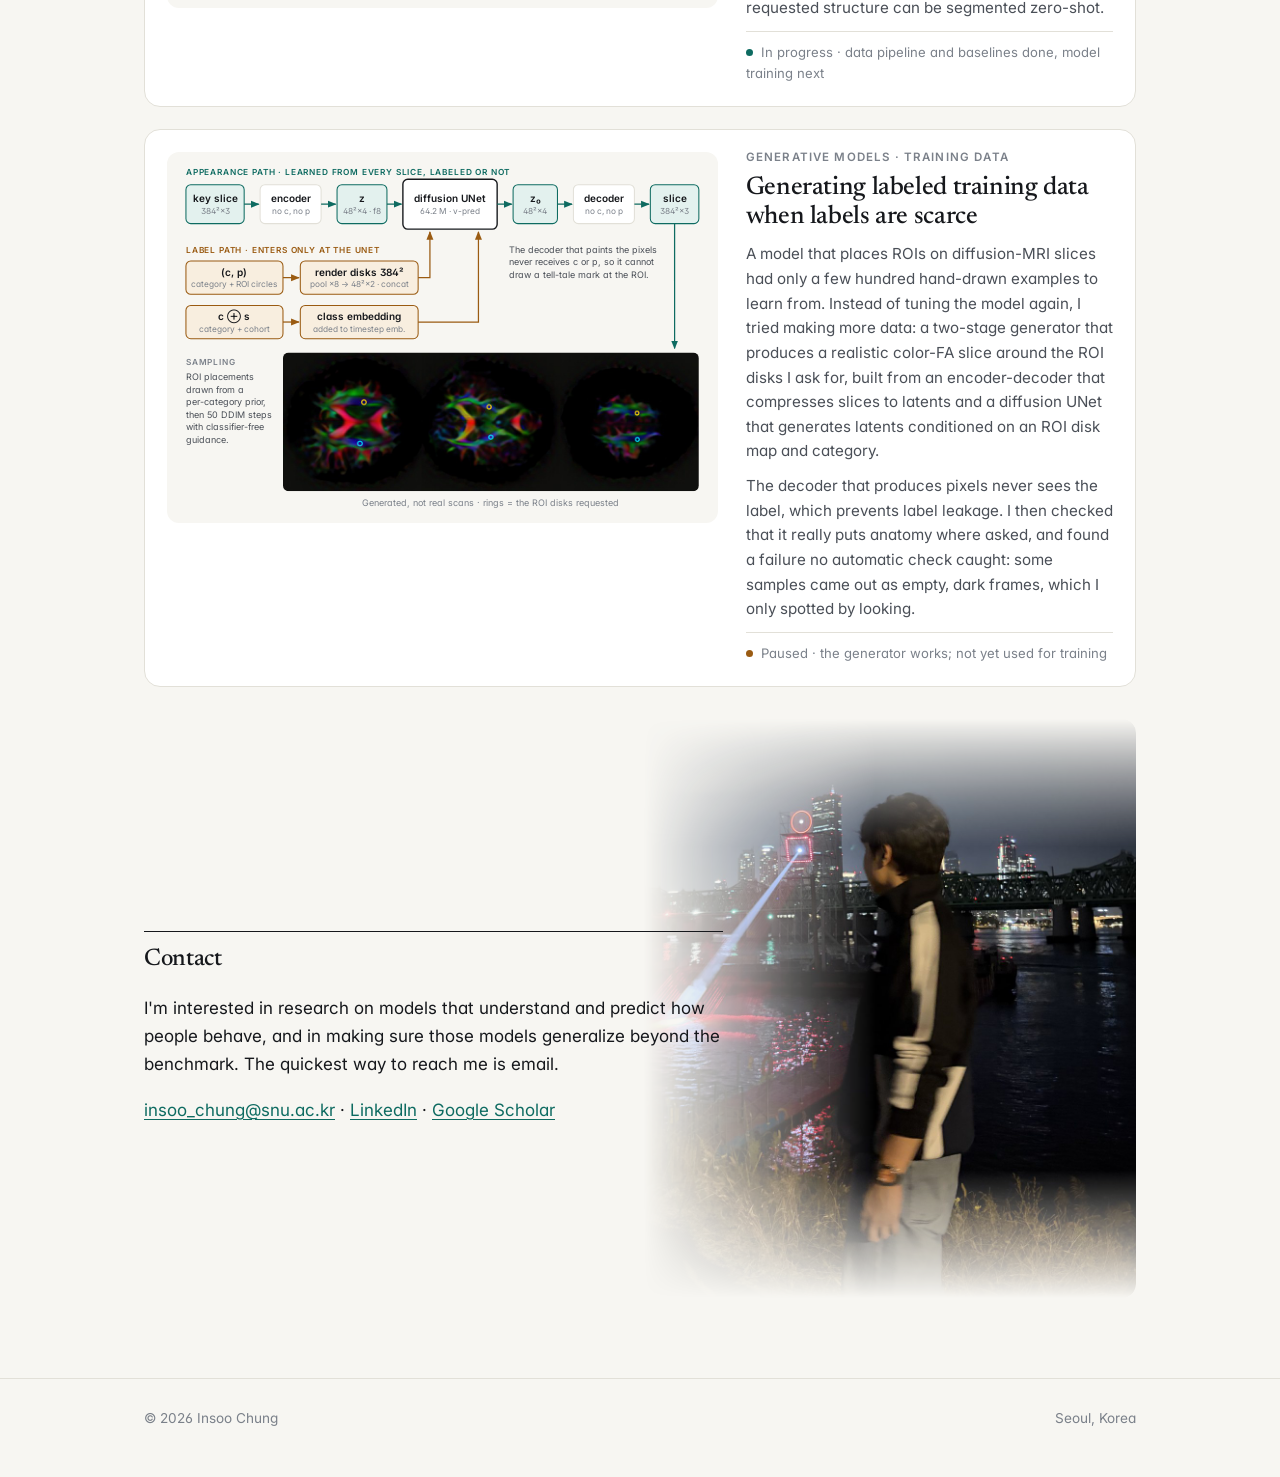
==== commit 6cfdaaa5: "Add Korean CV and portfolio downloads Korean readers can now open both application documents from th" ====
--- a/index.html
+++ b/index.html
@@ -42,7 +42,7 @@
         <span class="chip"><b>RSNA 2026</b> · first author</span>
         <span class="chip"><b>Production models</b> · brain MRI</span>
       </div>
-      <p class="cta-row"><a class="btn" href="cv/Insoo_Chung_CV.pdf">View CV (PDF)</a> <a class="btn ghost" href="mailto:insoo_chung@snu.ac.kr">Email me</a> <a class="btn ghost" href="https://www.linkedin.com/in/insoo-chung-07a242358">LinkedIn</a></p>
+      <p class="cta-row"><a class="btn" href="cv/Insoo_Chung_CV.pdf">View CV (PDF)</a> <a class="btn ghost" href="cv/Insoo_Chung_CV_KR.pdf">CV (KOR)</a> <a class="btn ghost" href="cv/Insoo_Chung_Portfolio_KR.pdf">Portfolio (KOR)</a> <a class="btn ghost" href="mailto:insoo_chung@snu.ac.kr">Email me</a> <a class="btn ghost" href="https://www.linkedin.com/in/insoo-chung-07a242358">LinkedIn</a></p>
     </div>
     <figure>
       <img src="assets/img/profile.jpg" alt="Insoo Chung presenting at a podium" width="1600" height="1067">
